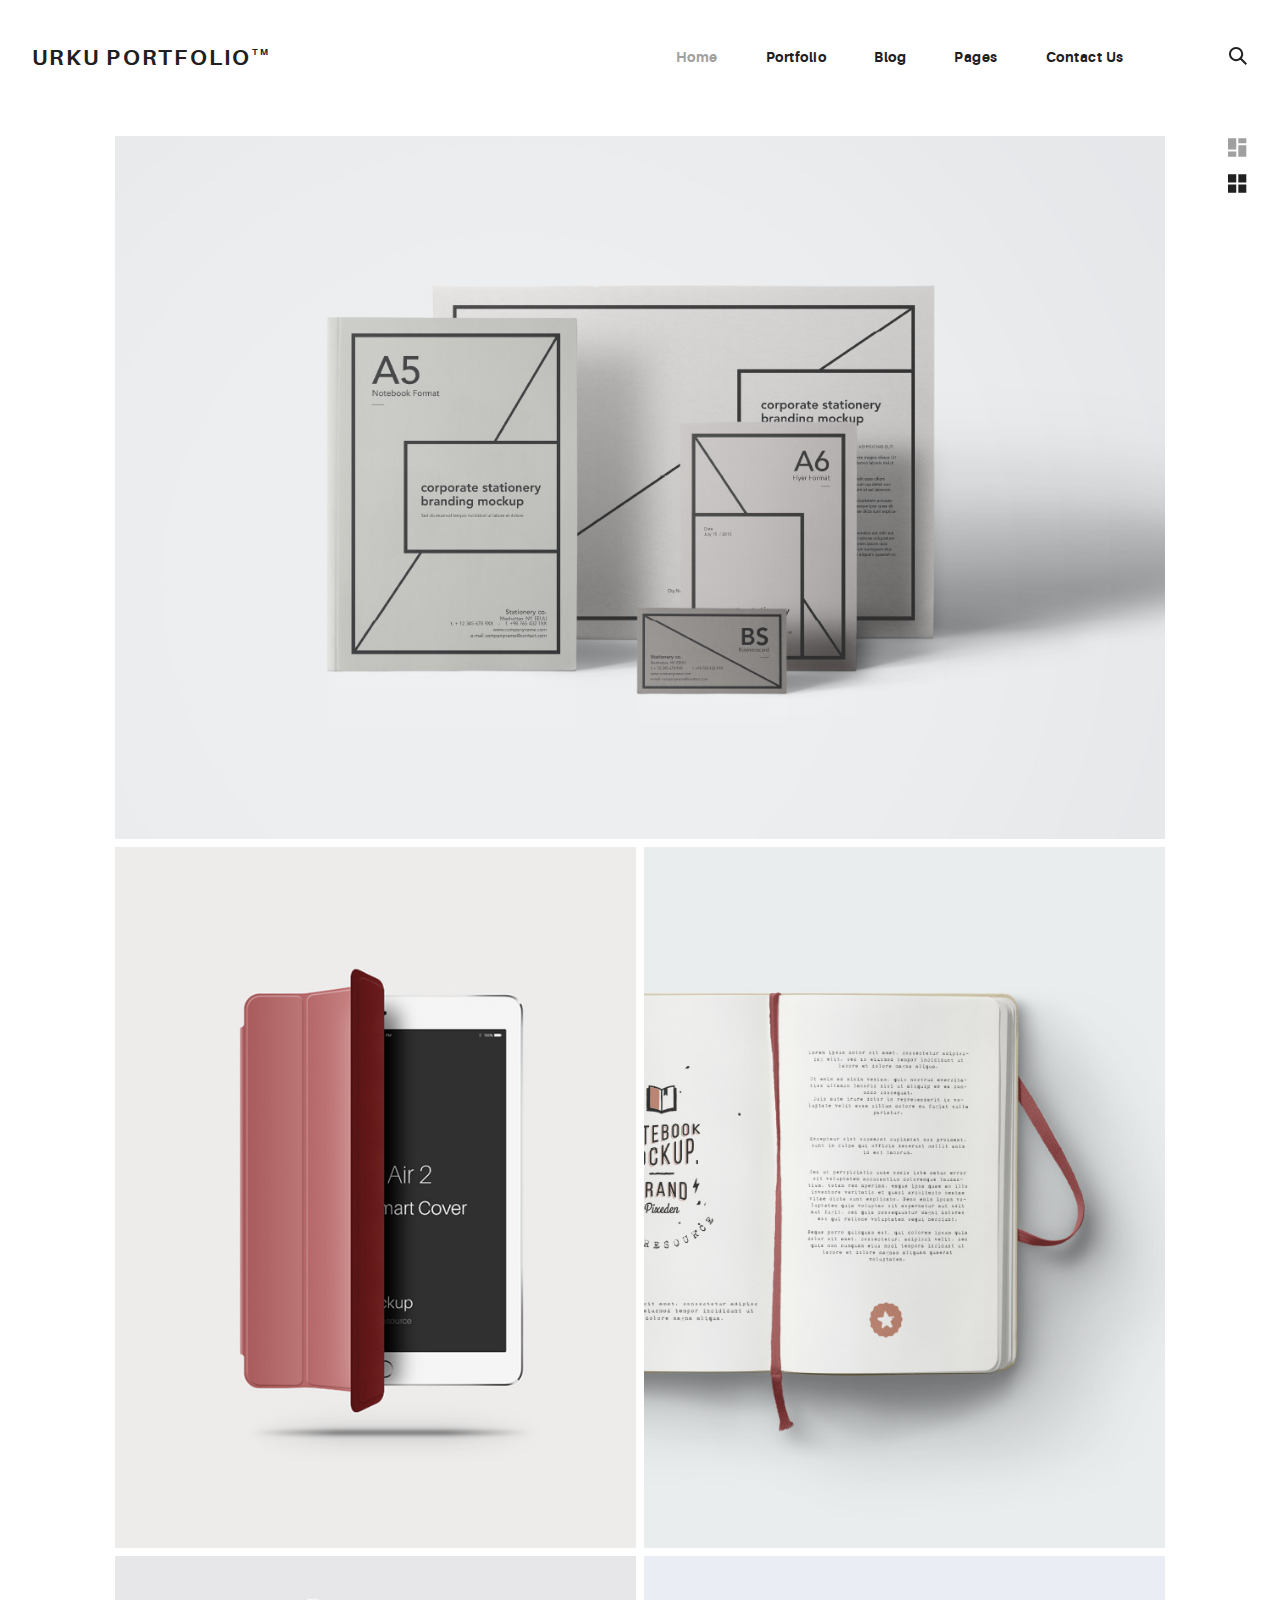
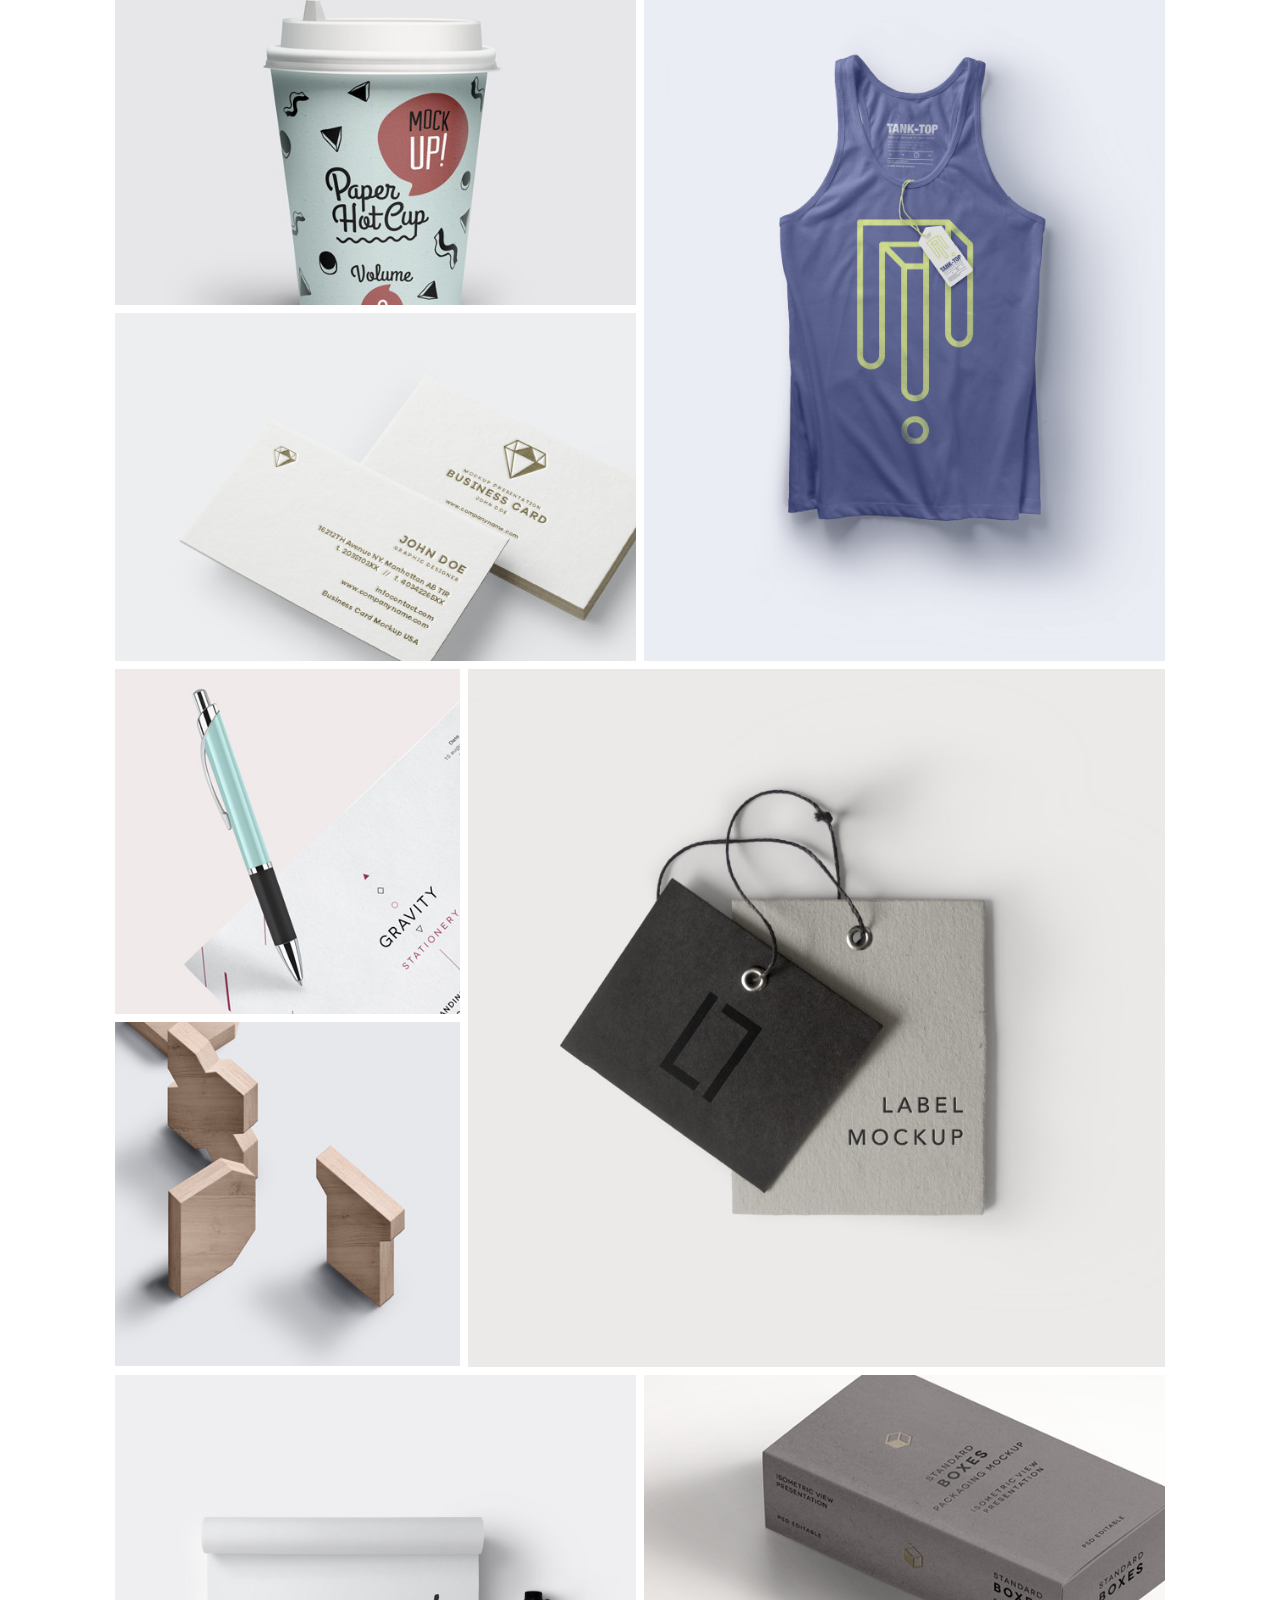
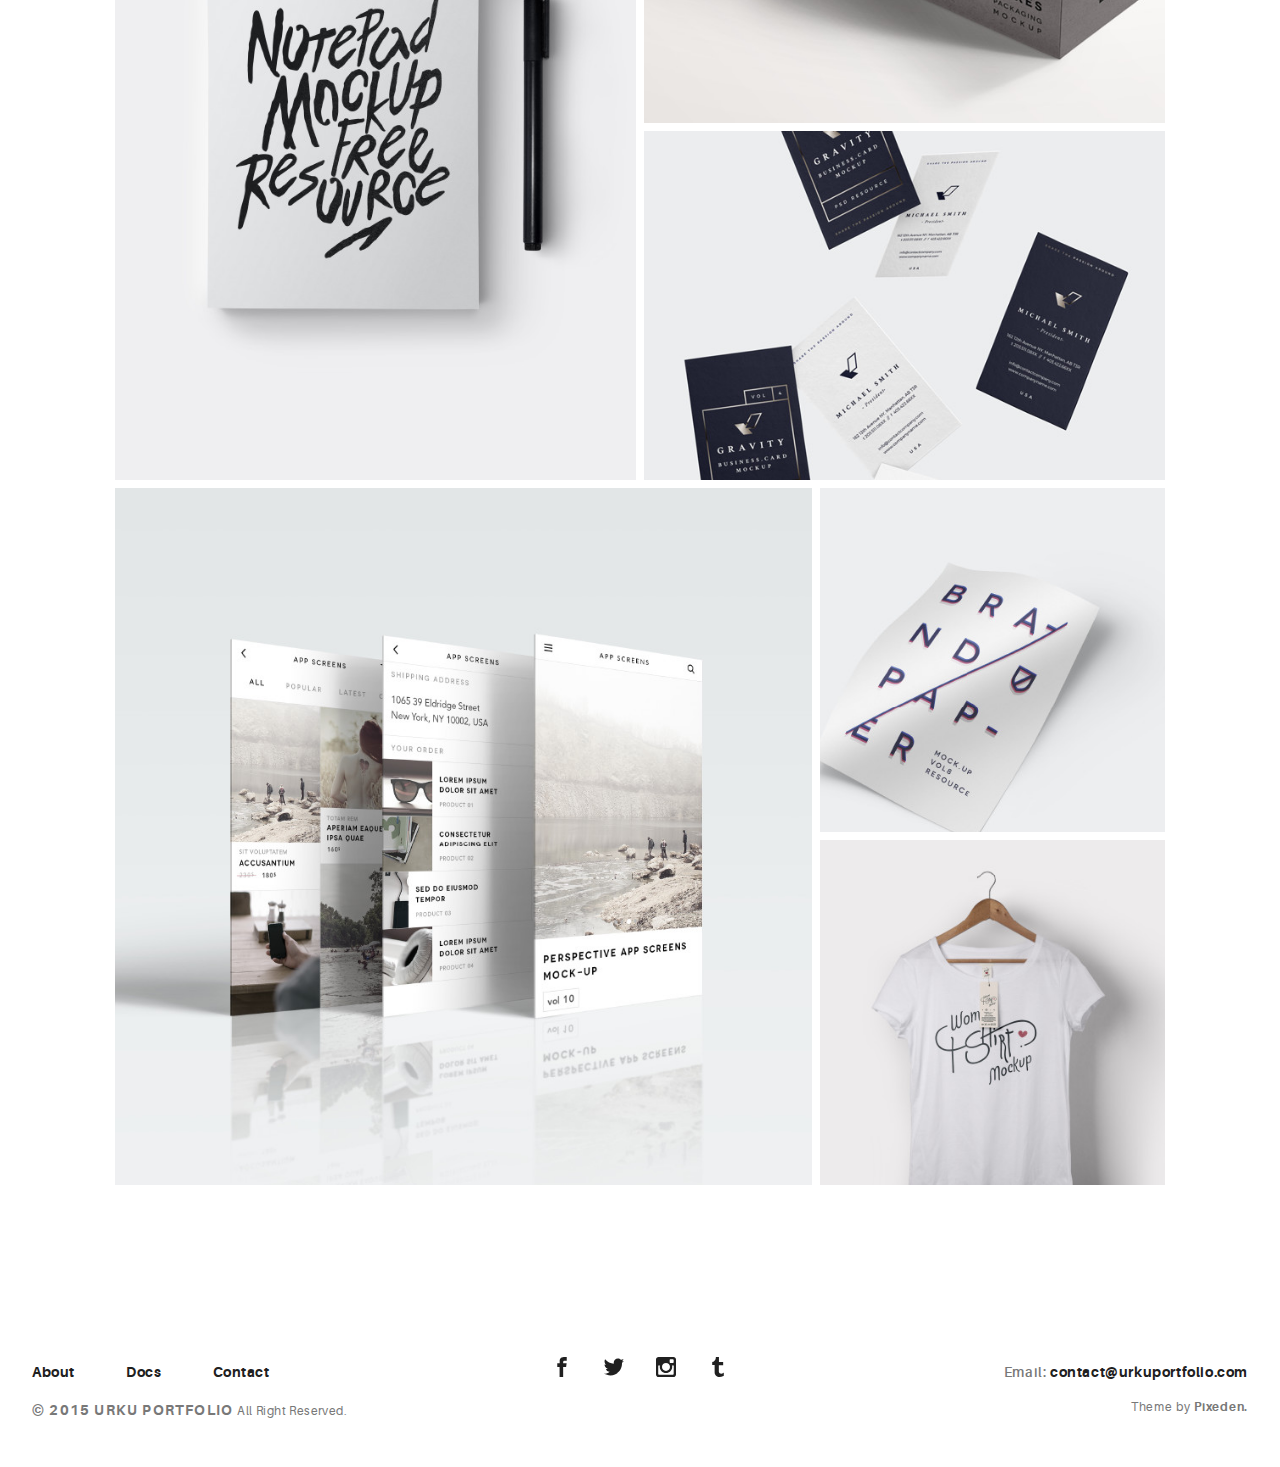
==== index.html @ c0dab232 "launch 1.0" ====
<!DOCTYPE html>
<html>
  <head>
    <meta name="viewport" content="width=device-width, initial-scale=1.0">
    <meta charset="UTF-8">
    <title>Urku Portfolio :: Pixeden</title>
    <link rel="icon" type="image/svg+xml" href="assets/img/urku-ico.svg">
    <link rel="stylesheet" href="assets/css/aurora-pack.min.css">
    <link rel="stylesheet" href="assets/css/aurora-theme-base.min.css">
    <link rel="stylesheet" href="assets/css/urku.css">
  </head>
  <body class="top-fixed">
    <header class="ae-container-fluid ae-container-fluid--full rk-header ">
      <input type="checkbox" id="mobile-menu" class="rk-mobile-menu">
      <label for="mobile-menu">
        <svg>
          <use xlink:href="assets/img/symbols.svg#bar"></use>
        </svg>
        <svg>
          <use xlink:href="assets/img/symbols.svg#bar"></use>
        </svg>
        <svg>
          <use xlink:href="assets/img/symbols.svg#bar"></use>
        </svg>
      </label>
      <div class="ae-container-fluid rk-topbar">
        <h1 class="rk-logo"><a href="index.html">urku portfolio<sup>tm</sup></a></h1>
        <nav class="rk-navigation">
          <ul class="rk-menu">
            <li class="active rk-menu__item"><a href="index.html" class="rk-menu__link">Home</a>
            </li>
            <li class="rk-menu__item"><a href="portfolio.html" class="rk-menu__link">Portfolio</a>
              <nav class="rk-menu__sub">
                <ul class="rk-container">
                  <li class="rk-menu__item"><a href="portfolio.html" class="rk-menu__link">Flex</a></li>
                  <li class="rk-menu__item"><a href="portfolio-alt.html" class="rk-menu__link">Switch</a></li>
                  <li class="rk-menu__item"><a href="portfolio-raw.html" class="rk-menu__link">Static</a></li>
                  <li class="rk-menu__item"><a href="portfolio-masonry.html" class="rk-menu__link">Masonry</a></li>
                </ul>
              </nav>
            </li>
            <li class="rk-menu__item"><a href="blog.html" class="rk-menu__link">Blog</a>
            </li>
            <li class="rk-menu__item"><a href="#0" class="rk-menu__link">Pages</a>
              <nav class="rk-menu__sub">
                <ul class="rk-container">
                  <li class="rk-menu__item"><a href="about.html" class="rk-menu__link">About</a></li>
                  <li class="rk-menu__item"><a href="documentation.html" class="rk-menu__link">Documentation</a></li>
                  <li class="rk-menu__item"><a href="design-styles.html" class="rk-menu__link">Design Styles</a></li>
                </ul>
              </nav>
            </li>
            <li class="rk-menu__item"><a href="contact.html" class="rk-menu__link">Contact Us</a>
            </li>
          </ul>
          <form class="rk-search">
            <input type="text" placeholder="Search" id="urku-search" class="rk-search-field">
            <label for="urku-search">
              <svg>
                <use xlink:href="assets/img/symbols.svg#icon-search"></use>
              </svg>
            </label>
          </form>
        </nav>
      </div>
    </header>
    <section class="ae-container-fluid rk-main">
      <input type="radio" name="layout-ctrl" checked id="layout-base" class="layout-ctrl-input">
      <div class="ae-container-fluid rk-layout-ctrl-cont">
        <label for="layout-base" class="rk-layout-ctrl">
          <svg>
            <use xlink:href="assets/img/symbols.svg#icon-view-default"></use>
          </svg>
        </label>
      </div>
      <input type="radio" name="layout-ctrl" id="layout-grid" class="layout-ctrl-input">
      <div class="ae-container-fluid rk-layout-ctrl-cont">
        <label for="layout-grid" class="rk-layout-ctrl">
          <svg>
            <use xlink:href="assets/img/symbols.svg#icon-view-alt"></use>
          </svg>
        </label>
      </div>
      <div class="rk-layout-ctrl-mobile">
        <svg viewBox="0 0 9 9" class="layout-mob-1">
          <rect width="100%" height="100%" fill="currentColor"></rect>
        </svg>
        <svg viewBox="0 0 9 9" class="layout-mob-2">
          <rect width="100%" height="100%" fill="currentColor"></rect>
        </svg>
        <svg viewBox="0 0 9 9" class="layout-mob-3">
          <rect width="100%" height="100%" fill="currentColor"></rect>
        </svg>
        <svg viewBox="0 0 9 9" class="layout-mob-4">
          <rect width="100%" height="100%" fill="currentColor"></rect>
        </svg>
      </div>
      <section class="ae-container-fluid ae-container-fluid--inner loading rk-portfolio ">
        <div class="rk-portfolio__items"><a href="portfolio-item.html" class="rk-item rk-item--flex item-1 rk-size-12 rk-tosize-6 rk-landscape ">
            <div class="item-meta">
              <h2>Essential Stationery</h2>
              <p>Branding</p>
            </div></a><a href="portfolio-item.html" class="rk-item rk-item--flex item-2 rk-size-6  rk-portrait ">
            <div class="item-meta">
              <h2>Pickled Tousled</h2>
              <p>Art Direction</p>
            </div></a><a href="portfolio-item.html" class="rk-item rk-item--flex item-3 rk-size-6 rk-tosize-4 rk-portrait rk-tosquare">
            <div class="item-meta">
              <h2>Waistcoat vegan</h2>
              <p>Graphic Design</p>
            </div></a>
          <div class="rk-items-cont rk-size-6 rk-tosize-8"><a href="portfolio-item.html" class="rk-item rk-item--flex item-4 rk-size-12 rk-tosize-6 rk-landscape ">
              <div class="item-meta">
                <h2>Tumblr hammock</h2>
                <p>Packaging</p>
              </div></a><a href="portfolio-item.html" class="rk-item rk-item--flex item-5 rk-size-12 rk-tosize-6 rk-landscape ">
              <div class="item-meta">
                <h2>Biodiesel etsy</h2>
                <p>Branding</p>
              </div></a>
          </div><a href="portfolio-item.html" class="rk-item rk-item--flex item-6 rk-size-6 rk-tosize-4 rk-portrait rk-tosquare">
            <div class="item-meta">
              <h2>Gentrify artisan</h2>
              <p>Graphic Design</p>
            </div></a>
          <div class="rk-items-cont rk-size-4 rk-tosize-8"><a href="portfolio-item.html" class="rk-item rk-item--flex item-7 rk-size-12 rk-tosize-6 rk-square ">
              <div class="item-meta">
                <h2>Plaid austin</h2>
                <p>Graphic Design</p>
              </div></a><a href="portfolio-item.html" class="rk-item rk-item--flex item-8 rk-size-12 rk-tosize-6 rk-square ">
              <div class="item-meta">
                <h2>Trust fund</h2>
                <p>Packaging</p>
              </div></a>
          </div><a href="portfolio-item.html" class="rk-item rk-item--flex item-9 rk-size-8 rk-tosize-3 rk-square ">
            <div class="item-meta">
              <h2>Gentrify pork</h2>
              <p>Branding</p>
            </div></a><a href="portfolio-item.html" class="rk-item rk-item--flex item-10 rk-size-6 rk-tosize-3 rk-portrait rk-tosquare">
            <div class="item-meta  rk-tosmallfont">
              <h2>Waistcoat ugh</h2>
              <p>UI/UX</p>
            </div></a>
          <div class="rk-items-cont rk-size-6 rk-tosize-6"><a href="portfolio-item.html" class="rk-item rk-item--flex item-11 rk-size-12 rk-tosize-6 rk-landscape rk-tosquare">
              <div class="item-meta">
                <h2>Deep v kogi</h2>
                <p>Graphic Design</p>
              </div></a><a href="portfolio-item.html" class="rk-item rk-item--flex item-12 rk-size-12 rk-tosize-6 rk-landscape rk-tosquare">
              <div class="item-meta">
                <h2>Venmo trust</h2>
                <p>Packaging</p>
              </div></a>
          </div><a href="portfolio-item.html" class="rk-item rk-item--flex item-13 rk-size-8 rk-tosize-3 rk-square ">
            <div class="item-meta">
              <h2>Venmo trust</h2>
              <p>Ui/UX</p>
            </div></a>
          <div class="rk-items-cont rk-size-4 rk-tosize-6"><a href="portfolio-item.html" class="rk-item rk-item--flex item-14 rk-size-12 rk-tosize-6 rk-square ">
              <div class="item-meta">
                <h2>Gentrify semiotic</h2>
                <p>Art Direction</p>
              </div></a><a href="portfolio-item.html" class="rk-item rk-item--flex item-15 rk-size-12 rk-tosize-6 rk-square ">
              <div class="item-meta">
                <h2>Migas artisan</h2>
                <p>Photography</p>
              </div></a>
          </div>
        </div>
      </section>
    </section>
    <footer class="ae-container-fluid rk-footer ">
      <div class="ae-grid ae-grid--collapse">
        <div class="ae-grid__item item-lg-4 au-xs-ta-center au-lg-ta-left">
          <ul class="rk-menu rk-footer-menu">
            <li class="rk-menu__item"><a href="about.html" class="rk-menu__link">About</a>
            </li>
            <li class="rk-menu__item"><a href="documentation.html" class="rk-menu__link">Docs</a>
            </li>
            <li class="rk-menu__item"><a href="contact.html" class="rk-menu__link">Contact</a>
            </li>
          </ul>
          <p class="rk-footer__text rk-footer__copy "> <span class="ae-u-bold">© </span><span class="ae-u-bolder">2015 URKU PORTFOLIO </span>All Right Reserved.</p>
        </div>
        <div class="ae-grid__item item-lg-4 au-xs-ta-center"><a href="#0" class="rk-social-btn ">
            <svg>
              <use xlink:href="assets/img/symbols.svg#icon-facebook"></use>
            </svg></a><a href="#0" class="rk-social-btn ">
            <svg>
              <use xlink:href="assets/img/symbols.svg#icon-twitter"></use>
            </svg></a><a href="#0" class="rk-social-btn ">
            <svg>
              <use xlink:href="assets/img/symbols.svg#icon-pinterest"></use>
            </svg></a><a href="#0" class="rk-social-btn ">
            <svg>
              <use xlink:href="assets/img/symbols.svg#icon-tumblr"></use>
            </svg></a></div>
        <div class="ae-grid__item item-lg-4 au-xs-ta-center au-lg-ta-right">
          <p class="rk-footer__text rk-footer__contact "> <span class="ae-u-bold">Email: </span><span class="ae-u-bolder"> <a href="#0" class="rk-dark-color ">contact@urkuportfolio.com </a></span></p>
          <p class="rk-footer__text rk-footer__by">Theme by <a href="http://pixeden.com" class="ae-u-bolder">Pixeden.</a></p>
        </div>
      </div>
    </footer>
    <script src="assets/js/svg4everybody.min.js"></script>
    <script>svg4everybody();</script>
  </body>
</html>
---- assets/css/aurora-pack.min.css ----
.ae-container,.ae-container-fluid{margin-right:auto;margin-left:auto}hr,img{border:0}dfn,q,tfoot td{font-style:italic}pre,textarea{overflow:auto}td,textarea{vertical-align:top}.ae-container-fluid:after,.ae-container:after,.au-clearfix:after{clear:both}.au-xs-ta-left,caption,th{text-align:left}.ae-container-fluid:after,.ae-container-fluid:before,.ae-container:after,.ae-container:before{content:" ";display:table}html{box-sizing:border-box}*,:after,:before{box-sizing:inherit}.ae-container{padding-left:.25rem;padding-right:.25rem}@media (min-width:40em){.ae-container{max-width:40rem}}@media (min-width:52em){.ae-container{max-width:48.75rem}}@media (min-width:64em){.ae-container{max-width:62rem}}@media (min-width:75em){.ae-container{max-width:72.25rem}}@media (min-width:40em){.ae-container-fluid{max-width:88.88889em;width:95vw}.ae-container-fluid--inner{max-width:68.88889em;width:82vw}}.ae-container-fluid--full{max-width:100%;padding-left:0;padding-right:0;width:100%}@media (max-width:63.99em){.ae-container-fluid{padding-left:.25rem;padding-right:.25rem}}.ae-grid{display:-webkit-box;display:-webkit-flex;display:-ms-flexbox;display:flex;-webkit-flex-wrap:wrap;-ms-flex-wrap:wrap;flex-wrap:wrap;margin-left:-.25rem;margin-right:-.25rem}.ae-grid--alt{display:-webkit-box;display:-webkit-flex;display:-ms-flexbox;display:flex;-webkit-flex-wrap:wrap;-ms-flex-wrap:wrap;flex-wrap:wrap;margin-left:-.63832%;margin-right:-.63832%}@media (min-width:40em){.ae-grid--alt1{display:-webkit-box;display:-webkit-flex;display:-ms-flexbox;display:flex;-webkit-flex-wrap:wrap;-ms-flex-wrap:wrap;flex-wrap:wrap;margin-left:-7.65989%;margin-right:-7.65989%}.ae-grid--alt2,.ae-grid--alt3{display:-webkit-box;display:-webkit-flex;display:-ms-flexbox;-webkit-flex-wrap:wrap}.ae-grid--alt2{display:flex;-ms-flex-wrap:wrap;flex-wrap:wrap;margin-left:-3.82995%;margin-right:-3.82995%}.ae-grid--alt3{display:flex;-ms-flex-wrap:wrap;flex-wrap:wrap;margin-left:-2.5533%;margin-right:-2.5533%}.ae-grid--alt4,.ae-grid--alt5{display:-webkit-box;display:-webkit-flex;display:-ms-flexbox;-webkit-flex-wrap:wrap}.ae-grid--alt4{display:flex;-ms-flex-wrap:wrap;flex-wrap:wrap;margin-left:-1.91497%;margin-right:-1.91497%}.ae-grid--alt5{display:flex;-ms-flex-wrap:wrap;flex-wrap:wrap;margin-left:-1.53198%;margin-right:-1.53198%}.ae-grid--alt6,.ae-grid--alt7{display:-webkit-box;display:-webkit-flex;display:-ms-flexbox;-webkit-flex-wrap:wrap}.ae-grid--alt6{display:flex;-ms-flex-wrap:wrap;flex-wrap:wrap;margin-left:-1.27665%;margin-right:-1.27665%}.ae-grid--alt7{display:flex;-ms-flex-wrap:wrap;flex-wrap:wrap;margin-left:-1.09427%;margin-right:-1.09427%}.ae-grid--alt8,.ae-grid--alt9{display:-webkit-box;display:-webkit-flex;display:-ms-flexbox;-webkit-flex-wrap:wrap}.ae-grid--alt8{display:flex;-ms-flex-wrap:wrap;flex-wrap:wrap;margin-left:-.95749%;margin-right:-.95749%}.ae-grid--alt9{display:flex;-ms-flex-wrap:wrap;flex-wrap:wrap;margin-left:-.8511%;margin-right:-.8511%}.ae-grid--alt10{display:-webkit-box;display:-webkit-flex;display:-ms-flexbox;display:flex;-webkit-flex-wrap:wrap;-ms-flex-wrap:wrap;flex-wrap:wrap;margin-left:-.76599%;margin-right:-.76599%}}.ae-grid__item--alt{-webkit-box-flex:0;-webkit-flex:0 0 100%;-ms-flex:0 0 100%;flex:0 0 100%;min-height:1px;padding-left:.63832%;padding-right:.63832%;position:relative}@media (min-width:40em){.ae-grid__item--alt1{-webkit-box-flex:0;-webkit-flex:0 0 100%;-ms-flex:0 0 100%;flex:0 0 100%;min-height:1px;padding-left:7.65989%;padding-right:7.65989%;position:relative}.ae-grid__item--alt2{-webkit-box-flex:0;-webkit-flex:0 0 100%;-ms-flex:0 0 100%;flex:0 0 100%;min-height:1px;padding-left:3.82995%;padding-right:3.82995%;position:relative}.ae-grid__item--alt3{-webkit-box-flex:0;-webkit-flex:0 0 100%;-ms-flex:0 0 100%;flex:0 0 100%;min-height:1px;padding-left:2.5533%;padding-right:2.5533%;position:relative}.ae-grid__item--alt4,.ae-grid__item--alt5{-webkit-box-flex:0;min-height:1px;position:relative}.ae-grid__item--alt4{-webkit-flex:0 0 100%;-ms-flex:0 0 100%;flex:0 0 100%;padding-left:1.91497%;padding-right:1.91497%}.ae-grid__item--alt5{-webkit-flex:0 0 100%;-ms-flex:0 0 100%;flex:0 0 100%;padding-left:1.53198%;padding-right:1.53198%}.ae-grid__item--alt6{-webkit-box-flex:0;-webkit-flex:0 0 100%;-ms-flex:0 0 100%;flex:0 0 100%;min-height:1px;padding-left:1.27665%;padding-right:1.27665%;position:relative}.ae-grid__item--alt7{-webkit-box-flex:0;-webkit-flex:0 0 100%;-ms-flex:0 0 100%;flex:0 0 100%;min-height:1px;padding-left:1.09427%;padding-right:1.09427%;position:relative}.ae-grid__item--alt8,.ae-grid__item--alt9{-webkit-box-flex:0;min-height:1px;position:relative}.ae-grid__item--alt8{-webkit-flex:0 0 100%;-ms-flex:0 0 100%;flex:0 0 100%;padding-left:.95749%;padding-right:.95749%}.ae-grid__item--alt9{-webkit-flex:0 0 100%;-ms-flex:0 0 100%;flex:0 0 100%;padding-left:.8511%;padding-right:.8511%}.ae-grid__item--alt10{-webkit-box-flex:0;-webkit-flex:0 0 100%;-ms-flex:0 0 100%;flex:0 0 100%;min-height:1px;padding-left:.76599%;padding-right:.76599%;position:relative}}.ae-grid__item{-webkit-box-flex:0;-webkit-flex:0 0 100%;-ms-flex:0 0 100%;flex:0 0 100%;min-height:1px;padding-left:.25rem;padding-right:.25rem;position:relative;max-width:100%}.ae-grid--collapse>.ae-grid__item,.ae-grid--deepcollapse .ae-grid__item,.ae-grid__item--collapse{padding-left:0;padding-right:0}.item-xs--auto{-webkit-box-flex:1;-webkit-flex:1;-ms-flex:1;flex:1}.item-xs-1{-webkit-box-flex:0;-webkit-flex:0 0 8.33333%;-ms-flex:0 0 8.33333%;flex:0 0 8.33333%;max-width:8.33333%}.item-xs-2{-webkit-box-flex:0;-webkit-flex:0 0 16.66667%;-ms-flex:0 0 16.66667%;flex:0 0 16.66667%;max-width:16.66667%}.item-xs-3{-webkit-box-flex:0;-webkit-flex:0 0 25%;-ms-flex:0 0 25%;flex:0 0 25%;max-width:25%}.item-xs-4{-webkit-box-flex:0;-webkit-flex:0 0 33.33333%;-ms-flex:0 0 33.33333%;flex:0 0 33.33333%;max-width:33.33333%}.item-xs-5{-webkit-box-flex:0;-webkit-flex:0 0 41.66667%;-ms-flex:0 0 41.66667%;flex:0 0 41.66667%;max-width:41.66667%}.item-xs-6{-webkit-box-flex:0;-webkit-flex:0 0 50%;-ms-flex:0 0 50%;flex:0 0 50%;max-width:50%}.item-xs-7{-webkit-box-flex:0;-webkit-flex:0 0 58.33333%;-ms-flex:0 0 58.33333%;flex:0 0 58.33333%;max-width:58.33333%}.item-xs-8{-webkit-box-flex:0;-webkit-flex:0 0 66.66667%;-ms-flex:0 0 66.66667%;flex:0 0 66.66667%;max-width:66.66667%}.item-xs-9{-webkit-box-flex:0;-webkit-flex:0 0 75%;-ms-flex:0 0 75%;flex:0 0 75%;max-width:75%}.item-xs-10{-webkit-box-flex:0;-webkit-flex:0 0 83.33333%;-ms-flex:0 0 83.33333%;flex:0 0 83.33333%;max-width:83.33333%}.item-xs-11{-webkit-box-flex:0;-webkit-flex:0 0 91.66667%;-ms-flex:0 0 91.66667%;flex:0 0 91.66667%;max-width:91.66667%}.item-xs-12{-webkit-box-flex:0;-webkit-flex:0 0 100%;-ms-flex:0 0 100%;flex:0 0 100%;max-width:100%}.item-xs--pull-0{left:auto;right:auto}.item-xs--pull-1{left:auto;right:8.33333%}.item-xs--pull-2{left:auto;right:16.66667%}.item-xs--pull-3{left:auto;right:25%}.item-xs--pull-4{left:auto;right:33.33333%}.item-xs--pull-5{left:auto;right:41.66667%}.item-xs--pull-6{left:auto;right:50%}.item-xs--pull-7{left:auto;right:58.33333%}.item-xs--pull-8{left:auto;right:66.66667%}.item-xs--pull-9{left:auto;right:75%}.item-xs--pull-10{left:auto;right:83.33333%}.item-xs--pull-11{left:auto;right:91.66667%}.item-xs--pull-12{left:auto;right:100%}.item-xs--push-0{left:auto;right:auto}.item-xs--push-1{left:8.33333%;right:auto}.item-xs--push-2{left:16.66667%;right:auto}.item-xs--push-3{left:25%;right:auto}.item-xs--push-4{left:33.33333%;right:auto}.item-xs--push-5{left:41.66667%;right:auto}.item-xs--push-6{left:50%;right:auto}.item-xs--push-7{left:58.33333%;right:auto}.item-xs--push-8{left:66.66667%;right:auto}.item-xs--push-9{left:75%;right:auto}.item-xs--push-10{left:83.33333%;right:auto}.item-xs--push-11{left:91.66667%;right:auto}.item-xs--push-12{left:100%;right:auto}.item-xs--offset-0{margin-left:0}.item-xs--offset-1{margin-left:8.33333%}.item-xs--offset-2{margin-left:16.66667%}.item-xs--offset-3{margin-left:25%}.item-xs--offset-4{margin-left:33.33333%}.item-xs--offset-5{margin-left:41.66667%}.item-xs--offset-6{margin-left:50%}.item-xs--offset-7{margin-left:58.33333%}.item-xs--offset-8{margin-left:66.66667%}.item-xs--offset-9{margin-left:75%}.item-xs--offset-10{margin-left:83.33333%}.item-xs--offset-11{margin-left:91.66667%}.item-xs--offset-12{margin-left:100%}.item-xs--top{-webkit-align-self:flex-start;-ms-flex-item-align:start;align-self:flex-start}.item-xs--center{-webkit-align-self:center;-ms-flex-item-align:center;align-self:center}.item-xs--bottom{-webkit-align-self:flex-end;-ms-flex-item-align:end;align-self:flex-end}.items-xs--top{-webkit-box-align:start;-webkit-align-items:flex-start;-ms-flex-align:start;align-items:flex-start}.items-xs--center{-webkit-box-align:center;-webkit-align-items:center;-ms-flex-align:center;align-items:center}.items-xs--bottom{-webkit-box-align:end;-webkit-align-items:flex-end;-ms-flex-align:end;align-items:flex-end}.item-xs--start{-webkit-box-ordinal-group:0;-webkit-order:-1;-ms-flex-order:-1;order:-1}.item-xs--end{-webkit-box-ordinal-group:14;-webkit-order:13;-ms-flex-order:13;order:13}.item-xs--order-1{-webkit-box-ordinal-group:2;-webkit-order:1;-ms-flex-order:1;order:1}.item-xs--order-2{-webkit-box-ordinal-group:3;-webkit-order:2;-ms-flex-order:2;order:2}.item-xs--order-3{-webkit-box-ordinal-group:4;-webkit-order:3;-ms-flex-order:3;order:3}.item-xs--order-4{-webkit-box-ordinal-group:5;-webkit-order:4;-ms-flex-order:4;order:4}.item-xs--order-5{-webkit-box-ordinal-group:6;-webkit-order:5;-ms-flex-order:5;order:5}.item-xs--order-6{-webkit-box-ordinal-group:7;-webkit-order:6;-ms-flex-order:6;order:6}.item-xs--order-7{-webkit-box-ordinal-group:8;-webkit-order:7;-ms-flex-order:7;order:7}.item-xs--order-8{-webkit-box-ordinal-group:9;-webkit-order:8;-ms-flex-order:8;order:8}.item-xs--order-9{-webkit-box-ordinal-group:10;-webkit-order:9;-ms-flex-order:9;order:9}.item-xs--order-10{-webkit-box-ordinal-group:11;-webkit-order:10;-ms-flex-order:10;order:10}.item-xs--order-11{-webkit-box-ordinal-group:12;-webkit-order:11;-ms-flex-order:11;order:11}.item-xs--order-12{-webkit-box-ordinal-group:13;-webkit-order:12;-ms-flex-order:12;order:12}@media (min-width:40em){.item-sm--auto{-webkit-box-flex:1;-webkit-flex:1;-ms-flex:1;flex:1}.item-sm-1{-webkit-box-flex:0;-webkit-flex:0 0 8.33333%;-ms-flex:0 0 8.33333%;flex:0 0 8.33333%;max-width:8.33333%}.item-sm-2{-webkit-box-flex:0;-webkit-flex:0 0 16.66667%;-ms-flex:0 0 16.66667%;flex:0 0 16.66667%;max-width:16.66667%}.item-sm-3{-webkit-box-flex:0;-webkit-flex:0 0 25%;-ms-flex:0 0 25%;flex:0 0 25%;max-width:25%}.item-sm-4{-webkit-box-flex:0;-webkit-flex:0 0 33.33333%;-ms-flex:0 0 33.33333%;flex:0 0 33.33333%;max-width:33.33333%}.item-sm-5{-webkit-box-flex:0;-webkit-flex:0 0 41.66667%;-ms-flex:0 0 41.66667%;flex:0 0 41.66667%;max-width:41.66667%}.item-sm-6{-webkit-box-flex:0;-webkit-flex:0 0 50%;-ms-flex:0 0 50%;flex:0 0 50%;max-width:50%}.item-sm-7{-webkit-box-flex:0;-webkit-flex:0 0 58.33333%;-ms-flex:0 0 58.33333%;flex:0 0 58.33333%;max-width:58.33333%}.item-sm-8{-webkit-box-flex:0;-webkit-flex:0 0 66.66667%;-ms-flex:0 0 66.66667%;flex:0 0 66.66667%;max-width:66.66667%}.item-sm-9{-webkit-box-flex:0;-webkit-flex:0 0 75%;-ms-flex:0 0 75%;flex:0 0 75%;max-width:75%}.item-sm-10{-webkit-box-flex:0;-webkit-flex:0 0 83.33333%;-ms-flex:0 0 83.33333%;flex:0 0 83.33333%;max-width:83.33333%}.item-sm-11{-webkit-box-flex:0;-webkit-flex:0 0 91.66667%;-ms-flex:0 0 91.66667%;flex:0 0 91.66667%;max-width:91.66667%}.item-sm-12{-webkit-box-flex:0;-webkit-flex:0 0 100%;-ms-flex:0 0 100%;flex:0 0 100%;max-width:100%}.item-sm--pull-0{left:auto;right:auto}.item-sm--pull-1{left:auto;right:8.33333%}.item-sm--pull-2{left:auto;right:16.66667%}.item-sm--pull-3{left:auto;right:25%}.item-sm--pull-4{left:auto;right:33.33333%}.item-sm--pull-5{left:auto;right:41.66667%}.item-sm--pull-6{left:auto;right:50%}.item-sm--pull-7{left:auto;right:58.33333%}.item-sm--pull-8{left:auto;right:66.66667%}.item-sm--pull-9{left:auto;right:75%}.item-sm--pull-10{left:auto;right:83.33333%}.item-sm--pull-11{left:auto;right:91.66667%}.item-sm--pull-12{left:auto;right:100%}.item-sm--push-0{left:auto;right:auto}.item-sm--push-1{left:8.33333%;right:auto}.item-sm--push-2{left:16.66667%;right:auto}.item-sm--push-3{left:25%;right:auto}.item-sm--push-4{left:33.33333%;right:auto}.item-sm--push-5{left:41.66667%;right:auto}.item-sm--push-6{left:50%;right:auto}.item-sm--push-7{left:58.33333%;right:auto}.item-sm--push-8{left:66.66667%;right:auto}.item-sm--push-9{left:75%;right:auto}.item-sm--push-10{left:83.33333%;right:auto}.item-sm--push-11{left:91.66667%;right:auto}.item-sm--push-12{left:100%;right:auto}.item-sm--offset-0{margin-left:0}.item-sm--offset-1{margin-left:8.33333%}.item-sm--offset-2{margin-left:16.66667%}.item-sm--offset-3{margin-left:25%}.item-sm--offset-4{margin-left:33.33333%}.item-sm--offset-5{margin-left:41.66667%}.item-sm--offset-6{margin-left:50%}.item-sm--offset-7{margin-left:58.33333%}.item-sm--offset-8{margin-left:66.66667%}.item-sm--offset-9{margin-left:75%}.item-sm--offset-10{margin-left:83.33333%}.item-sm--offset-11{margin-left:91.66667%}.item-sm--offset-12{margin-left:100%}.item-sm--top{-webkit-align-self:flex-start;-ms-flex-item-align:start;align-self:flex-start}.item-sm--center{-webkit-align-self:center;-ms-flex-item-align:center;align-self:center}.item-sm--bottom{-webkit-align-self:flex-end;-ms-flex-item-align:end;align-self:flex-end}.items-sm--top{-webkit-box-align:start;-webkit-align-items:flex-start;-ms-flex-align:start;align-items:flex-start}.items-sm--center{-webkit-box-align:center;-webkit-align-items:center;-ms-flex-align:center;align-items:center}.items-sm--bottom{-webkit-box-align:end;-webkit-align-items:flex-end;-ms-flex-align:end;align-items:flex-end}.item-sm--start{-webkit-box-ordinal-group:0;-webkit-order:-1;-ms-flex-order:-1;order:-1}.item-sm--end{-webkit-box-ordinal-group:14;-webkit-order:13;-ms-flex-order:13;order:13}.item-sm--order-1{-webkit-box-ordinal-group:2;-webkit-order:1;-ms-flex-order:1;order:1}.item-sm--order-2{-webkit-box-ordinal-group:3;-webkit-order:2;-ms-flex-order:2;order:2}.item-sm--order-3{-webkit-box-ordinal-group:4;-webkit-order:3;-ms-flex-order:3;order:3}.item-sm--order-4{-webkit-box-ordinal-group:5;-webkit-order:4;-ms-flex-order:4;order:4}.item-sm--order-5{-webkit-box-ordinal-group:6;-webkit-order:5;-ms-flex-order:5;order:5}.item-sm--order-6{-webkit-box-ordinal-group:7;-webkit-order:6;-ms-flex-order:6;order:6}.item-sm--order-7{-webkit-box-ordinal-group:8;-webkit-order:7;-ms-flex-order:7;order:7}.item-sm--order-8{-webkit-box-ordinal-group:9;-webkit-order:8;-ms-flex-order:8;order:8}.item-sm--order-9{-webkit-box-ordinal-group:10;-webkit-order:9;-ms-flex-order:9;order:9}.item-sm--order-10{-webkit-box-ordinal-group:11;-webkit-order:10;-ms-flex-order:10;order:10}.item-sm--order-11{-webkit-box-ordinal-group:12;-webkit-order:11;-ms-flex-order:11;order:11}.item-sm--order-12{-webkit-box-ordinal-group:13;-webkit-order:12;-ms-flex-order:12;order:12}}@media (min-width:52em){.item-md--auto{-webkit-box-flex:1;-webkit-flex:1;-ms-flex:1;flex:1}.item-md-1{-webkit-box-flex:0;-webkit-flex:0 0 8.33333%;-ms-flex:0 0 8.33333%;flex:0 0 8.33333%;max-width:8.33333%}.item-md-2{-webkit-box-flex:0;-webkit-flex:0 0 16.66667%;-ms-flex:0 0 16.66667%;flex:0 0 16.66667%;max-width:16.66667%}.item-md-3{-webkit-box-flex:0;-webkit-flex:0 0 25%;-ms-flex:0 0 25%;flex:0 0 25%;max-width:25%}.item-md-4{-webkit-box-flex:0;-webkit-flex:0 0 33.33333%;-ms-flex:0 0 33.33333%;flex:0 0 33.33333%;max-width:33.33333%}.item-md-5{-webkit-box-flex:0;-webkit-flex:0 0 41.66667%;-ms-flex:0 0 41.66667%;flex:0 0 41.66667%;max-width:41.66667%}.item-md-6{-webkit-box-flex:0;-webkit-flex:0 0 50%;-ms-flex:0 0 50%;flex:0 0 50%;max-width:50%}.item-md-7{-webkit-box-flex:0;-webkit-flex:0 0 58.33333%;-ms-flex:0 0 58.33333%;flex:0 0 58.33333%;max-width:58.33333%}.item-md-8{-webkit-box-flex:0;-webkit-flex:0 0 66.66667%;-ms-flex:0 0 66.66667%;flex:0 0 66.66667%;max-width:66.66667%}.item-md-9{-webkit-box-flex:0;-webkit-flex:0 0 75%;-ms-flex:0 0 75%;flex:0 0 75%;max-width:75%}.item-md-10{-webkit-box-flex:0;-webkit-flex:0 0 83.33333%;-ms-flex:0 0 83.33333%;flex:0 0 83.33333%;max-width:83.33333%}.item-md-11{-webkit-box-flex:0;-webkit-flex:0 0 91.66667%;-ms-flex:0 0 91.66667%;flex:0 0 91.66667%;max-width:91.66667%}.item-md-12{-webkit-box-flex:0;-webkit-flex:0 0 100%;-ms-flex:0 0 100%;flex:0 0 100%;max-width:100%}.item-md--pull-0{left:auto;right:auto}.item-md--pull-1{left:auto;right:8.33333%}.item-md--pull-2{left:auto;right:16.66667%}.item-md--pull-3{left:auto;right:25%}.item-md--pull-4{left:auto;right:33.33333%}.item-md--pull-5{left:auto;right:41.66667%}.item-md--pull-6{left:auto;right:50%}.item-md--pull-7{left:auto;right:58.33333%}.item-md--pull-8{left:auto;right:66.66667%}.item-md--pull-9{left:auto;right:75%}.item-md--pull-10{left:auto;right:83.33333%}.item-md--pull-11{left:auto;right:91.66667%}.item-md--pull-12{left:auto;right:100%}.item-md--push-0{left:auto;right:auto}.item-md--push-1{left:8.33333%;right:auto}.item-md--push-2{left:16.66667%;right:auto}.item-md--push-3{left:25%;right:auto}.item-md--push-4{left:33.33333%;right:auto}.item-md--push-5{left:41.66667%;right:auto}.item-md--push-6{left:50%;right:auto}.item-md--push-7{left:58.33333%;right:auto}.item-md--push-8{left:66.66667%;right:auto}.item-md--push-9{left:75%;right:auto}.item-md--push-10{left:83.33333%;right:auto}.item-md--push-11{left:91.66667%;right:auto}.item-md--push-12{left:100%;right:auto}.item-md--offset-0{margin-left:0}.item-md--offset-1{margin-left:8.33333%}.item-md--offset-2{margin-left:16.66667%}.item-md--offset-3{margin-left:25%}.item-md--offset-4{margin-left:33.33333%}.item-md--offset-5{margin-left:41.66667%}.item-md--offset-6{margin-left:50%}.item-md--offset-7{margin-left:58.33333%}.item-md--offset-8{margin-left:66.66667%}.item-md--offset-9{margin-left:75%}.item-md--offset-10{margin-left:83.33333%}.item-md--offset-11{margin-left:91.66667%}.item-md--offset-12{margin-left:100%}.item-md--top{-webkit-align-self:flex-start;-ms-flex-item-align:start;align-self:flex-start}.item-md--center{-webkit-align-self:center;-ms-flex-item-align:center;align-self:center}.item-md--bottom{-webkit-align-self:flex-end;-ms-flex-item-align:end;align-self:flex-end}.items-md--top{-webkit-box-align:start;-webkit-align-items:flex-start;-ms-flex-align:start;align-items:flex-start}.items-md--center{-webkit-box-align:center;-webkit-align-items:center;-ms-flex-align:center;align-items:center}.items-md--bottom{-webkit-box-align:end;-webkit-align-items:flex-end;-ms-flex-align:end;align-items:flex-end}.item-md--start{-webkit-box-ordinal-group:0;-webkit-order:-1;-ms-flex-order:-1;order:-1}.item-md--end{-webkit-box-ordinal-group:14;-webkit-order:13;-ms-flex-order:13;order:13}.item-md--order-1{-webkit-box-ordinal-group:2;-webkit-order:1;-ms-flex-order:1;order:1}.item-md--order-2{-webkit-box-ordinal-group:3;-webkit-order:2;-ms-flex-order:2;order:2}.item-md--order-3{-webkit-box-ordinal-group:4;-webkit-order:3;-ms-flex-order:3;order:3}.item-md--order-4{-webkit-box-ordinal-group:5;-webkit-order:4;-ms-flex-order:4;order:4}.item-md--order-5{-webkit-box-ordinal-group:6;-webkit-order:5;-ms-flex-order:5;order:5}.item-md--order-6{-webkit-box-ordinal-group:7;-webkit-order:6;-ms-flex-order:6;order:6}.item-md--order-7{-webkit-box-ordinal-group:8;-webkit-order:7;-ms-flex-order:7;order:7}.item-md--order-8{-webkit-box-ordinal-group:9;-webkit-order:8;-ms-flex-order:8;order:8}.item-md--order-9{-webkit-box-ordinal-group:10;-webkit-order:9;-ms-flex-order:9;order:9}.item-md--order-10{-webkit-box-ordinal-group:11;-webkit-order:10;-ms-flex-order:10;order:10}.item-md--order-11{-webkit-box-ordinal-group:12;-webkit-order:11;-ms-flex-order:11;order:11}.item-md--order-12{-webkit-box-ordinal-group:13;-webkit-order:12;-ms-flex-order:12;order:12}}@media (min-width:64em){.item-lg--auto{-webkit-box-flex:1;-webkit-flex:1;-ms-flex:1;flex:1}.item-lg-1{-webkit-box-flex:0;-webkit-flex:0 0 8.33333%;-ms-flex:0 0 8.33333%;flex:0 0 8.33333%;max-width:8.33333%}.item-lg-2{-webkit-box-flex:0;-webkit-flex:0 0 16.66667%;-ms-flex:0 0 16.66667%;flex:0 0 16.66667%;max-width:16.66667%}.item-lg-3{-webkit-box-flex:0;-webkit-flex:0 0 25%;-ms-flex:0 0 25%;flex:0 0 25%;max-width:25%}.item-lg-4{-webkit-box-flex:0;-webkit-flex:0 0 33.33333%;-ms-flex:0 0 33.33333%;flex:0 0 33.33333%;max-width:33.33333%}.item-lg-5{-webkit-box-flex:0;-webkit-flex:0 0 41.66667%;-ms-flex:0 0 41.66667%;flex:0 0 41.66667%;max-width:41.66667%}.item-lg-6{-webkit-box-flex:0;-webkit-flex:0 0 50%;-ms-flex:0 0 50%;flex:0 0 50%;max-width:50%}.item-lg-7{-webkit-box-flex:0;-webkit-flex:0 0 58.33333%;-ms-flex:0 0 58.33333%;flex:0 0 58.33333%;max-width:58.33333%}.item-lg-8{-webkit-box-flex:0;-webkit-flex:0 0 66.66667%;-ms-flex:0 0 66.66667%;flex:0 0 66.66667%;max-width:66.66667%}.item-lg-9{-webkit-box-flex:0;-webkit-flex:0 0 75%;-ms-flex:0 0 75%;flex:0 0 75%;max-width:75%}.item-lg-10{-webkit-box-flex:0;-webkit-flex:0 0 83.33333%;-ms-flex:0 0 83.33333%;flex:0 0 83.33333%;max-width:83.33333%}.item-lg-11{-webkit-box-flex:0;-webkit-flex:0 0 91.66667%;-ms-flex:0 0 91.66667%;flex:0 0 91.66667%;max-width:91.66667%}.item-lg-12{-webkit-box-flex:0;-webkit-flex:0 0 100%;-ms-flex:0 0 100%;flex:0 0 100%;max-width:100%}.item-lg--pull-0{left:auto;right:auto}.item-lg--pull-1{left:auto;right:8.33333%}.item-lg--pull-2{left:auto;right:16.66667%}.item-lg--pull-3{left:auto;right:25%}.item-lg--pull-4{left:auto;right:33.33333%}.item-lg--pull-5{left:auto;right:41.66667%}.item-lg--pull-6{left:auto;right:50%}.item-lg--pull-7{left:auto;right:58.33333%}.item-lg--pull-8{left:auto;right:66.66667%}.item-lg--pull-9{left:auto;right:75%}.item-lg--pull-10{left:auto;right:83.33333%}.item-lg--pull-11{left:auto;right:91.66667%}.item-lg--pull-12{left:auto;right:100%}.item-lg--push-0{left:auto;right:auto}.item-lg--push-1{left:8.33333%;right:auto}.item-lg--push-2{left:16.66667%;right:auto}.item-lg--push-3{left:25%;right:auto}.item-lg--push-4{left:33.33333%;right:auto}.item-lg--push-5{left:41.66667%;right:auto}.item-lg--push-6{left:50%;right:auto}.item-lg--push-7{left:58.33333%;right:auto}.item-lg--push-8{left:66.66667%;right:auto}.item-lg--push-9{left:75%;right:auto}.item-lg--push-10{left:83.33333%;right:auto}.item-lg--push-11{left:91.66667%;right:auto}.item-lg--push-12{left:100%;right:auto}.item-lg--offset-0{margin-left:0}.item-lg--offset-1{margin-left:8.33333%}.item-lg--offset-2{margin-left:16.66667%}.item-lg--offset-3{margin-left:25%}.item-lg--offset-4{margin-left:33.33333%}.item-lg--offset-5{margin-left:41.66667%}.item-lg--offset-6{margin-left:50%}.item-lg--offset-7{margin-left:58.33333%}.item-lg--offset-8{margin-left:66.66667%}.item-lg--offset-9{margin-left:75%}.item-lg--offset-10{margin-left:83.33333%}.item-lg--offset-11{margin-left:91.66667%}.item-lg--offset-12{margin-left:100%}.item-lg--top{-webkit-align-self:flex-start;-ms-flex-item-align:start;align-self:flex-start}.item-lg--center{-webkit-align-self:center;-ms-flex-item-align:center;align-self:center}.item-lg--bottom{-webkit-align-self:flex-end;-ms-flex-item-align:end;align-self:flex-end}.items-lg--top{-webkit-box-align:start;-webkit-align-items:flex-start;-ms-flex-align:start;align-items:flex-start}.items-lg--center{-webkit-box-align:center;-webkit-align-items:center;-ms-flex-align:center;align-items:center}.items-lg--bottom{-webkit-box-align:end;-webkit-align-items:flex-end;-ms-flex-align:end;align-items:flex-end}.item-lg--start{-webkit-box-ordinal-group:0;-webkit-order:-1;-ms-flex-order:-1;order:-1}.item-lg--end{-webkit-box-ordinal-group:14;-webkit-order:13;-ms-flex-order:13;order:13}.item-lg--order-1{-webkit-box-ordinal-group:2;-webkit-order:1;-ms-flex-order:1;order:1}.item-lg--order-2{-webkit-box-ordinal-group:3;-webkit-order:2;-ms-flex-order:2;order:2}.item-lg--order-3{-webkit-box-ordinal-group:4;-webkit-order:3;-ms-flex-order:3;order:3}.item-lg--order-4{-webkit-box-ordinal-group:5;-webkit-order:4;-ms-flex-order:4;order:4}.item-lg--order-5{-webkit-box-ordinal-group:6;-webkit-order:5;-ms-flex-order:5;order:5}.item-lg--order-6{-webkit-box-ordinal-group:7;-webkit-order:6;-ms-flex-order:6;order:6}.item-lg--order-7{-webkit-box-ordinal-group:8;-webkit-order:7;-ms-flex-order:7;order:7}.item-lg--order-8{-webkit-box-ordinal-group:9;-webkit-order:8;-ms-flex-order:8;order:8}.item-lg--order-9{-webkit-box-ordinal-group:10;-webkit-order:9;-ms-flex-order:9;order:9}.item-lg--order-10{-webkit-box-ordinal-group:11;-webkit-order:10;-ms-flex-order:10;order:10}.item-lg--order-11{-webkit-box-ordinal-group:12;-webkit-order:11;-ms-flex-order:11;order:11}.item-lg--order-12{-webkit-box-ordinal-group:13;-webkit-order:12;-ms-flex-order:12;order:12}}@media (min-width:75em){.item-xl--auto{-webkit-box-flex:1;-webkit-flex:1;-ms-flex:1;flex:1}.item-xl-1{-webkit-box-flex:0;-webkit-flex:0 0 8.33333%;-ms-flex:0 0 8.33333%;flex:0 0 8.33333%;max-width:8.33333%}.item-xl-2{-webkit-box-flex:0;-webkit-flex:0 0 16.66667%;-ms-flex:0 0 16.66667%;flex:0 0 16.66667%;max-width:16.66667%}.item-xl-3{-webkit-box-flex:0;-webkit-flex:0 0 25%;-ms-flex:0 0 25%;flex:0 0 25%;max-width:25%}.item-xl-4{-webkit-box-flex:0;-webkit-flex:0 0 33.33333%;-ms-flex:0 0 33.33333%;flex:0 0 33.33333%;max-width:33.33333%}.item-xl-5{-webkit-box-flex:0;-webkit-flex:0 0 41.66667%;-ms-flex:0 0 41.66667%;flex:0 0 41.66667%;max-width:41.66667%}.item-xl-6{-webkit-box-flex:0;-webkit-flex:0 0 50%;-ms-flex:0 0 50%;flex:0 0 50%;max-width:50%}.item-xl-7{-webkit-box-flex:0;-webkit-flex:0 0 58.33333%;-ms-flex:0 0 58.33333%;flex:0 0 58.33333%;max-width:58.33333%}.item-xl-8{-webkit-box-flex:0;-webkit-flex:0 0 66.66667%;-ms-flex:0 0 66.66667%;flex:0 0 66.66667%;max-width:66.66667%}.item-xl-9{-webkit-box-flex:0;-webkit-flex:0 0 75%;-ms-flex:0 0 75%;flex:0 0 75%;max-width:75%}.item-xl-10{-webkit-box-flex:0;-webkit-flex:0 0 83.33333%;-ms-flex:0 0 83.33333%;flex:0 0 83.33333%;max-width:83.33333%}.item-xl-11{-webkit-box-flex:0;-webkit-flex:0 0 91.66667%;-ms-flex:0 0 91.66667%;flex:0 0 91.66667%;max-width:91.66667%}.item-xl-12{-webkit-box-flex:0;-webkit-flex:0 0 100%;-ms-flex:0 0 100%;flex:0 0 100%;max-width:100%}.item-xl--pull-0{left:auto;right:auto}.item-xl--pull-1{left:auto;right:8.33333%}.item-xl--pull-2{left:auto;right:16.66667%}.item-xl--pull-3{left:auto;right:25%}.item-xl--pull-4{left:auto;right:33.33333%}.item-xl--pull-5{left:auto;right:41.66667%}.item-xl--pull-6{left:auto;right:50%}.item-xl--pull-7{left:auto;right:58.33333%}.item-xl--pull-8{left:auto;right:66.66667%}.item-xl--pull-9{left:auto;right:75%}.item-xl--pull-10{left:auto;right:83.33333%}.item-xl--pull-11{left:auto;right:91.66667%}.item-xl--pull-12{left:auto;right:100%}.item-xl--push-0{left:auto;right:auto}.item-xl--push-1{left:8.33333%;right:auto}.item-xl--push-2{left:16.66667%;right:auto}.item-xl--push-3{left:25%;right:auto}.item-xl--push-4{left:33.33333%;right:auto}.item-xl--push-5{left:41.66667%;right:auto}.item-xl--push-6{left:50%;right:auto}.item-xl--push-7{left:58.33333%;right:auto}.item-xl--push-8{left:66.66667%;right:auto}.item-xl--push-9{left:75%;right:auto}.item-xl--push-10{left:83.33333%;right:auto}.item-xl--push-11{left:91.66667%;right:auto}.item-xl--push-12{left:100%;right:auto}.item-xl--offset-0{margin-left:0}.item-xl--offset-1{margin-left:8.33333%}.item-xl--offset-2{margin-left:16.66667%}.item-xl--offset-3{margin-left:25%}.item-xl--offset-4{margin-left:33.33333%}.item-xl--offset-5{margin-left:41.66667%}.item-xl--offset-6{margin-left:50%}.item-xl--offset-7{margin-left:58.33333%}.item-xl--offset-8{margin-left:66.66667%}.item-xl--offset-9{margin-left:75%}.item-xl--offset-10{margin-left:83.33333%}.item-xl--offset-11{margin-left:91.66667%}.item-xl--offset-12{margin-left:100%}.item-xl--top{-webkit-align-self:flex-start;-ms-flex-item-align:start;align-self:flex-start}.item-xl--center{-webkit-align-self:center;-ms-flex-item-align:center;align-self:center}.item-xl--bottom{-webkit-align-self:flex-end;-ms-flex-item-align:end;align-self:flex-end}.items-xl--top{-webkit-box-align:start;-webkit-align-items:flex-start;-ms-flex-align:start;align-items:flex-start}.items-xl--center{-webkit-box-align:center;-webkit-align-items:center;-ms-flex-align:center;align-items:center}.items-xl--bottom{-webkit-box-align:end;-webkit-align-items:flex-end;-ms-flex-align:end;align-items:flex-end}.item-xl--start{-webkit-box-ordinal-group:0;-webkit-order:-1;-ms-flex-order:-1;order:-1}.item-xl--end{-webkit-box-ordinal-group:14;-webkit-order:13;-ms-flex-order:13;order:13}.item-xl--order-1{-webkit-box-ordinal-group:2;-webkit-order:1;-ms-flex-order:1;order:1}.item-xl--order-2{-webkit-box-ordinal-group:3;-webkit-order:2;-ms-flex-order:2;order:2}.item-xl--order-3{-webkit-box-ordinal-group:4;-webkit-order:3;-ms-flex-order:3;order:3}.item-xl--order-4{-webkit-box-ordinal-group:5;-webkit-order:4;-ms-flex-order:4;order:4}.item-xl--order-5{-webkit-box-ordinal-group:6;-webkit-order:5;-ms-flex-order:5;order:5}.item-xl--order-6{-webkit-box-ordinal-group:7;-webkit-order:6;-ms-flex-order:6;order:6}.item-xl--order-7{-webkit-box-ordinal-group:8;-webkit-order:7;-ms-flex-order:7;order:7}.item-xl--order-8{-webkit-box-ordinal-group:9;-webkit-order:8;-ms-flex-order:8;order:8}.item-xl--order-9{-webkit-box-ordinal-group:10;-webkit-order:9;-ms-flex-order:9;order:9}.item-xl--order-10{-webkit-box-ordinal-group:11;-webkit-order:10;-ms-flex-order:10;order:10}.item-xl--order-11{-webkit-box-ordinal-group:12;-webkit-order:11;-ms-flex-order:11;order:11}.item-xl--order-12{-webkit-box-ordinal-group:13;-webkit-order:12;-ms-flex-order:12;order:12}}.au-mw-full,img,table{max-width:100%}.ae-masonry{-webkit-column-gap:.5rem;-moz-column-gap:.5rem;column-gap:.5rem}.ae-masonry__item{display:inline-block;margin:0 0 .125rem;width:100%}.ae-grid--collapse,.ae-grid--deepcollapse,.ae-grid--deepcollapse .ae-grid{margin-left:0;margin-right:0}.ae-masonry-xs-1{-webkit-column-count:1;-moz-column-count:1;column-count:1}.ae-masonry-xs-2{-webkit-column-count:2;-moz-column-count:2;column-count:2}.ae-masonry-xs-3{-webkit-column-count:3;-moz-column-count:3;column-count:3}.ae-masonry-xs-4{-webkit-column-count:4;-moz-column-count:4;column-count:4}.ae-masonry-xs-5{-webkit-column-count:5;-moz-column-count:5;column-count:5}.ae-masonry-xs-6{-webkit-column-count:6;-moz-column-count:6;column-count:6}.ae-masonry-xs-7{-webkit-column-count:7;-moz-column-count:7;column-count:7}.ae-masonry-xs-8{-webkit-column-count:8;-moz-column-count:8;column-count:8}.ae-masonry-xs-9{-webkit-column-count:9;-moz-column-count:9;column-count:9}.ae-masonry-xs-10{-webkit-column-count:10;-moz-column-count:10;column-count:10}.ae-masonry-xs-11{-webkit-column-count:11;-moz-column-count:11;column-count:11}.ae-masonry-xs-12{-webkit-column-count:12;-moz-column-count:12;column-count:12}.ae-grid--reverse{-webkit-box-orient:horizontal;-webkit-box-direction:reverse;-webkit-flex-direction:row-reverse;-ms-flex-direction:row-reverse;flex-direction:row-reverse}.ae-grid--column{-webkit-box-orient:vertical;-webkit-box-direction:normal;-webkit-flex-direction:column;-ms-flex-direction:column;flex-direction:column}.ae-grid--column-reverse{-webkit-box-orient:vertical;-webkit-box-direction:reverse;-webkit-flex-direction:column-reverse;-ms-flex-direction:column-reverse;flex-direction:column-reverse}.ae-grid--column,.ae-grid--column-reverse{margin-bottom:-.25rem;margin-top:-.25rem}p,pre{margin-top:0}.ae-grid--column-reverse>.ae-grid__item,.ae-grid--column>.ae-grid__item{-webkit-box-flex:0;-webkit-flex:none;-ms-flex:none;flex:none;padding-bottom:.25rem;padding-top:.25rem}.ae-grid--deep-equal-height .ae-grid__item,.ae-grid--equal-height .ae-grid__item{display:-webkit-box;display:-webkit-flex;display:-ms-flexbox;display:flex}.ae-grid--deep-equal-height .ae-grid,.ae-grid--deep-equal-height .ae-grid__item,.ae-grid--equal-height .ae-grid{-webkit-box-flex:1;-webkit-flex:1;-ms-flex:1;flex:1}body{background-color:#fff;color:#202020;font-family:"Helvetica Neue",Helvetica,Arial,sans-serif;font-size:1.125rem;line-height:1.5}h1,h2,h3,h4,h5,h6{font-family:inherit;font-weight:500;line-height:1.2;margin:0 0 .75rem}p{margin-bottom:1.125rem}h1{font-size:2.95312rem}h2{font-size:2.25rem}h3{font-size:1.96875rem}h4{font-size:1.5rem}h5{font-size:1.3125rem}h6{font-size:1.125rem}a{color:#1d8acb;text-decoration:none}.au-underline,a:hover{text-decoration:underline}em{color:#fd6d5e}b,strong{font-weight:700}hr{border-top:1px solid #e7e7e7;margin:1rem 0}small{font-size:80%}code,pre{background-color:#fafafa;font-size:75%}ins,mark{background-color:#ffa;padding:.1em .2em}abbr[title]{border-bottom:1px dotted}blockquote{border-left:5px solid #e7e7e7;padding-left:.75rem}code,kbd,pre,samp{font-family:Menlo,Monaco,Consolas,"Courier New",monospace}code{color:#d05;padding:.2rem .4rem}pre{margin-bottom:1rem;padding:.75rem 1rem}pre code{background-color:transparent;color:inherit;font-size:inherit;padding:0}.ae-table--hover tbody tr:hover,.ae-table--strips tbody tr:nth-of-type(odd){background-color:#fafafa}.ae-alfa{font-size:3.375rem}.ae-beta{font-size:2.95312rem}.ae-gamma{font-size:2.53125rem}.ae-delta{font-size:2.25rem}.ae-epsilon{font-size:1.96875rem}.ae-zeta{font-size:1.6875rem}.ae-eta{font-size:1.5rem}.ae-theta{font-size:1.3125rem}.ae-iota{font-size:1.125rem}.ae-kappa{font-size:1rem}.ae-lambda{font-size:.875rem}.ae-mi{font-size:.75rem}.ae-ni{font-size:.66667rem}.ae-u-regular{font-weight:400}.ae-u-bold{font-weight:500}.ae-u-bolder{font-weight:700}.ae-u-boldest{font-weight:900}img{height:auto}table{border-collapse:collapse;border-spacing:0;width:100%}th{vertical-align:bottom}td,th{line-height:inherit;padding:.25rem 1rem}caption{color:#e7e7e7;font-size:1rem}fieldset,input,optgroup,select,textarea{color:inherit;font:inherit;font-size:1rem;margin:0}fieldset:disabled,input:disabled,optgroup:disabled,select:disabled,textarea:disabled{opacity:.65;pointer-events:none}input[type=password],input[type=search],input[type=tel],input[type=time],input[type=url],input[type=week],input[type=text],input[type=date],input[type=datetime],input[type=datetime-local],input[type=email],input[type=month],input[type=number]{border:.0625rem solid #e7e7e7;line-height:1.5;padding:.325rem .75rem;vertical-align:middle}label{padding-bottom:.325rem;padding-top:.325rem}select{border-radius:0;height:2.275rem;text-transform:none;vertical-align:middle}fieldset,select[multiple],select[size],textarea{border:.0625rem solid #e7e7e7}select[multiple],select[size]{height:auto;padding:.325rem .75rem}fieldset{margin:0 2px;padding:.35em .625em .75em}legend{border:0;padding:0}textarea{padding:.325rem .75rem}.ae-list--lines li:nth-child(n+2),.ae-list--strips li:first-child{border-top:1px solid #e7e7e7}.ae-table{margin-bottom:.75rem}.ae-table td,.ae-table th{border-bottom-color:#e7e7e7;border-bottom-style:solid}.ae-table td{border-bottom-width:1px}.ae-table th{border-bottom-width:2px}.ae-table tfoot td{color:#858585}.ae-table--hover tbody tr{-webkit-transition:background-color 250ms;transition:background-color 250ms}.ae-table--hover.ae-table--strips tbody tr:hover{background-color:#ededed}.ae-table--borders{border:1px solid #e7e7e7;border-bottom:0}.ae-table--borders td,.ae-table--borders th{border-right:1px solid #e7e7e7}.ae-table--borders td:last-child,.ae-table--borders th:last-child{border-right:0}@media (max-width:39.99em){.ae-table--responsive.ae-table--borders td{border-right:0}.ae-table--responsive td{display:block}.ae-table--responsive td:before{content:attr(data-th) " ";display:block;font-weight:500}.ae-table--responsive th{display:none}}.ae-list{list-style:none;padding-left:0}.ae-list ol,.ae-list ul{list-style:none;padding-left:1rem}.ae-list--lines li,.ae-list--strips li{padding:.275rem .35rem}.ae-list--strips li{border-bottom:1px solid #e7e7e7}.ae-list--strips li:nth-of-type(odd){background-color:#fafafa}.ae-form--full fieldset,.ae-form--full input:not([type=checkbox]):not([type=radio]),.ae-form--full select,.ae-form--full textarea{display:block;margin-bottom:.5rem;width:100%}.ae-form--full label input{display:inline-block}.ae-form--sm fieldset,.ae-form--sm input,.ae-form--sm label,.ae-form--sm optgroup,.ae-form--sm select,.ae-form--sm textarea{font-size:.75rem}.ae-form--sm select{height:1.9rem}.ae-form--lg fieldset,.ae-form--lg input,.ae-form--lg label,.ae-form--lg optgroup,.ae-form--lg select,.ae-form--lg textarea{font-size:1.25rem}.ae-form--lg select{height:2.65rem}.ae-input--sm{font-size:.75rem}select.ae-input--sm{height:1.9rem}.ae-input--lg{font-size:1.25rem}select.ae-input--lg{height:2.65rem}.au-inline{display:inline}.au-inline-block{display:inline-block}.au-block{display:block}.au-table{display:table}.au-table-cell{display:table-cell}.au-flex{display:-webkit-box;display:-webkit-flex;display:-ms-flexbox;display:flex}.au-inline-flex{display:-webkit-inline-box;display:-webkit-inline-flex;display:-ms-inline-flexbox;display:inline-flex}.au-none{display:none}.au-xs-inline{display:inline}.au-xs-inline-block{display:inline-block}.au-xs-block{display:block}.au-xs-table{display:table}.au-xs-table-cell{display:table-cell}.au-xs-flex{display:-webkit-box;display:-webkit-flex;display:-ms-flexbox;display:flex}.au-xs-inline-flex{display:-webkit-inline-box;display:-webkit-inline-flex;display:-ms-inline-flexbox;display:inline-flex}.au-xs-none{display:none}@media (min-width:40em){.ae-masonry-sm-1{-webkit-column-count:1;-moz-column-count:1;column-count:1}.ae-masonry-sm-2{-webkit-column-count:2;-moz-column-count:2;column-count:2}.ae-masonry-sm-3{-webkit-column-count:3;-moz-column-count:3;column-count:3}.ae-masonry-sm-4{-webkit-column-count:4;-moz-column-count:4;column-count:4}.ae-masonry-sm-5{-webkit-column-count:5;-moz-column-count:5;column-count:5}.ae-masonry-sm-6{-webkit-column-count:6;-moz-column-count:6;column-count:6}.ae-masonry-sm-7{-webkit-column-count:7;-moz-column-count:7;column-count:7}.ae-masonry-sm-8{-webkit-column-count:8;-moz-column-count:8;column-count:8}.ae-masonry-sm-9{-webkit-column-count:9;-moz-column-count:9;column-count:9}.ae-masonry-sm-10{-webkit-column-count:10;-moz-column-count:10;column-count:10}.ae-masonry-sm-11{-webkit-column-count:11;-moz-column-count:11;column-count:11}.ae-masonry-sm-12{-webkit-column-count:12;-moz-column-count:12;column-count:12}.au-sm-inline{display:inline}.au-sm-inline-block{display:inline-block}.au-sm-block{display:block}.au-sm-table{display:table}.au-sm-table-cell{display:table-cell}.au-sm-flex{display:-webkit-box;display:-webkit-flex;display:-ms-flexbox;display:flex}.au-sm-inline-flex{display:-webkit-inline-box;display:-webkit-inline-flex;display:-ms-inline-flexbox;display:inline-flex}.au-sm-none{display:none}}@media (min-width:52em){.ae-masonry-md-1{-webkit-column-count:1;-moz-column-count:1;column-count:1}.ae-masonry-md-2{-webkit-column-count:2;-moz-column-count:2;column-count:2}.ae-masonry-md-3{-webkit-column-count:3;-moz-column-count:3;column-count:3}.ae-masonry-md-4{-webkit-column-count:4;-moz-column-count:4;column-count:4}.ae-masonry-md-5{-webkit-column-count:5;-moz-column-count:5;column-count:5}.ae-masonry-md-6{-webkit-column-count:6;-moz-column-count:6;column-count:6}.ae-masonry-md-7{-webkit-column-count:7;-moz-column-count:7;column-count:7}.ae-masonry-md-8{-webkit-column-count:8;-moz-column-count:8;column-count:8}.ae-masonry-md-9{-webkit-column-count:9;-moz-column-count:9;column-count:9}.ae-masonry-md-10{-webkit-column-count:10;-moz-column-count:10;column-count:10}.ae-masonry-md-11{-webkit-column-count:11;-moz-column-count:11;column-count:11}.ae-masonry-md-12{-webkit-column-count:12;-moz-column-count:12;column-count:12}.au-md-inline{display:inline}.au-md-inline-block{display:inline-block}.au-md-block{display:block}.au-md-table{display:table}.au-md-table-cell{display:table-cell}.au-md-flex{display:-webkit-box;display:-webkit-flex;display:-ms-flexbox;display:flex}.au-md-inline-flex{display:-webkit-inline-box;display:-webkit-inline-flex;display:-ms-inline-flexbox;display:inline-flex}.au-md-none{display:none}}@media (min-width:64em){.ae-masonry-lg-1{-webkit-column-count:1;-moz-column-count:1;column-count:1}.ae-masonry-lg-2{-webkit-column-count:2;-moz-column-count:2;column-count:2}.ae-masonry-lg-3{-webkit-column-count:3;-moz-column-count:3;column-count:3}.ae-masonry-lg-4{-webkit-column-count:4;-moz-column-count:4;column-count:4}.ae-masonry-lg-5{-webkit-column-count:5;-moz-column-count:5;column-count:5}.ae-masonry-lg-6{-webkit-column-count:6;-moz-column-count:6;column-count:6}.ae-masonry-lg-7{-webkit-column-count:7;-moz-column-count:7;column-count:7}.ae-masonry-lg-8{-webkit-column-count:8;-moz-column-count:8;column-count:8}.ae-masonry-lg-9{-webkit-column-count:9;-moz-column-count:9;column-count:9}.ae-masonry-lg-10{-webkit-column-count:10;-moz-column-count:10;column-count:10}.ae-masonry-lg-11{-webkit-column-count:11;-moz-column-count:11;column-count:11}.ae-masonry-lg-12{-webkit-column-count:12;-moz-column-count:12;column-count:12}.au-lg-inline{display:inline}.au-lg-inline-block{display:inline-block}.au-lg-block{display:block}.au-lg-table{display:table}.au-lg-table-cell{display:table-cell}.au-lg-flex{display:-webkit-box;display:-webkit-flex;display:-ms-flexbox;display:flex}.au-lg-inline-flex{display:-webkit-inline-box;display:-webkit-inline-flex;display:-ms-inline-flexbox;display:inline-flex}.au-lg-none{display:none}}@media (min-width:75em){.ae-masonry-xl-1{-webkit-column-count:1;-moz-column-count:1;column-count:1}.ae-masonry-xl-2{-webkit-column-count:2;-moz-column-count:2;column-count:2}.ae-masonry-xl-3{-webkit-column-count:3;-moz-column-count:3;column-count:3}.ae-masonry-xl-4{-webkit-column-count:4;-moz-column-count:4;column-count:4}.ae-masonry-xl-5{-webkit-column-count:5;-moz-column-count:5;column-count:5}.ae-masonry-xl-6{-webkit-column-count:6;-moz-column-count:6;column-count:6}.ae-masonry-xl-7{-webkit-column-count:7;-moz-column-count:7;column-count:7}.ae-masonry-xl-8{-webkit-column-count:8;-moz-column-count:8;column-count:8}.ae-masonry-xl-9{-webkit-column-count:9;-moz-column-count:9;column-count:9}.ae-masonry-xl-10{-webkit-column-count:10;-moz-column-count:10;column-count:10}.ae-masonry-xl-11{-webkit-column-count:11;-moz-column-count:11;column-count:11}.ae-masonry-xl-12{-webkit-column-count:12;-moz-column-count:12;column-count:12}.au-xl-inline{display:inline}.au-xl-inline-block{display:inline-block}.au-xl-block{display:block}.au-xl-table{display:table}.au-xl-table-cell{display:table-cell}.au-xl-flex{display:-webkit-box;display:-webkit-flex;display:-ms-flexbox;display:flex}.au-xl-inline-flex{display:-webkit-inline-box;display:-webkit-inline-flex;display:-ms-inline-flexbox;display:inline-flex}.au-xl-none{display:none}}.au-ov-hidden{overflow:hidden}.au-ov-auto{overflow:auto}.au-ov-scroll{overflow:scroll}.au-fl-left{float:left}.au-fl-right{float:right}.au-fl-none{float:none}.au-mw-none{max-width:none}.au-clearfix:after,.au-clearfix:before{content:" ";display:table}.au-xs-ta-right{text-align:right}.au-xs-ta-center{text-align:center}.au-xs-ta-justify{text-align:justify}.au-lh-0{line-height:0}.au-lh-1{line-height:1}.au-lh-2{line-height:1.5}.au-lh-3{line-height:1.75}.au-truncate{overflow:hidden;text-overflow:ellipsis;white-space:nowrap}.au-italic{font-style:italic}.au-uppercase{text-transform:uppercase}.au-lowercase{text-transform:lowercase}.au-m-0{margin:0}.au-m-1{margin:.5rem}.au-m-2{margin:1rem}.au-m-3{margin:2rem}.au-m-4{margin:4rem}.au-mt-0{margin-top:0}.au-mt-1{margin-top:.5rem}.au-mt-2{margin-top:1rem}.au-mt-3{margin-top:2rem}.au-mt-4{margin-top:4rem}.au-mr-0{margin-right:0}.au-mr-1{margin-right:.5rem}.au-mr-2{margin-right:1rem}.au-mr-3{margin-right:2rem}.au-mr-4{margin-right:4rem}.au-mb-0{margin-bottom:0}.au-mb-1{margin-bottom:.5rem}.au-mb-2{margin-bottom:1rem}.au-mb-3{margin-bottom:2rem}.au-mb-4{margin-bottom:4rem}.au-ml-0{margin-left:0}.au-ml-1{margin-left:.5rem}.au-ml-2{margin-left:1rem}.au-ml-3{margin-left:2rem}.au-ml-4{margin-left:4rem}.au-mx-auto{margin-left:auto;margin-right:auto}.au-p-0{padding:0}.au-p-1{padding:.5rem}.au-p-2{padding:1rem}.au-p-3{padding:2rem}.au-p-4{padding:4rem}.au-pt-0{padding-top:0}.au-pt-1{padding-top:.5rem}.au-pt-2{padding-top:1rem}.au-pt-3{padding-top:2rem}.au-pt-4{padding-top:4rem}.au-pr-0{padding-right:0}.au-pr-1{padding-right:.5rem}.au-pr-2{padding-right:1rem}.au-pr-3{padding-right:2rem}.au-pr-4{padding-right:4rem}.au-pb-0{padding-bottom:0}.au-pb-1{padding-bottom:.5rem}.au-pb-2{padding-bottom:1rem}.au-pb-3{padding-bottom:2rem}.au-pb-4{padding-bottom:4rem}.au-pl-0{padding-left:0}.au-pl-1{padding-left:.5rem}.au-pl-2{padding-left:1rem}.au-pl-3{padding-left:2rem}.au-pl-4{padding-left:4rem}.au-mp-1{margin:8.33333%}.au-mp-2{margin:16.66667%}.au-mp-3{margin:25%}.au-mp-4{margin:33.33333%}.au-mp-5{margin:41.66667%}.au-mp-6{margin:50%}.au-mp-7{margin:58.33333%}.au-mp-8{margin:66.66667%}.au-mp-9{margin:75%}.au-mp-10{margin:83.33333%}.au-mp-11{margin:91.66667%}.au-mp-12{margin:100%}.au-mtp-1{margin-top:8.33333%}.au-mtp-2{margin-top:16.66667%}.au-mtp-3{margin-top:25%}.au-mtp-4{margin-top:33.33333%}.au-mtp-5{margin-top:41.66667%}.au-mtp-6{margin-top:50%}.au-mtp-7{margin-top:58.33333%}.au-mtp-8{margin-top:66.66667%}.au-mtp-9{margin-top:75%}.au-mtp-10{margin-top:83.33333%}.au-mtp-11{margin-top:91.66667%}.au-mtp-12{margin-top:100%}.au-mrp-1{margin-right:8.33333%}.au-mrp-2{margin-right:16.66667%}.au-mrp-3{margin-right:25%}.au-mrp-4{margin-right:33.33333%}.au-mrp-5{margin-right:41.66667%}.au-mrp-6{margin-right:50%}.au-mrp-7{margin-right:58.33333%}.au-mrp-8{margin-right:66.66667%}.au-mrp-9{margin-right:75%}.au-mrp-10{margin-right:83.33333%}.au-mrp-11{margin-right:91.66667%}.au-mrp-12{margin-right:100%}.au-mbp-1{margin-bottom:8.33333%}.au-mbp-2{margin-bottom:16.66667%}.au-mbp-3{margin-bottom:25%}.au-mbp-4{margin-bottom:33.33333%}.au-mbp-5{margin-bottom:41.66667%}.au-mbp-6{margin-bottom:50%}.au-mbp-7{margin-bottom:58.33333%}.au-mbp-8{margin-bottom:66.66667%}.au-mbp-9{margin-bottom:75%}.au-mbp-10{margin-bottom:83.33333%}.au-mbp-11{margin-bottom:91.66667%}.au-mbp-12{margin-bottom:100%}.au-mlp-1{margin-left:8.33333%}.au-mlp-2{margin-left:16.66667%}.au-mlp-3{margin-left:25%}.au-mlp-4{margin-left:33.33333%}.au-mlp-5{margin-left:41.66667%}.au-mlp-6{margin-left:50%}.au-mlp-7{margin-left:58.33333%}.au-mlp-8{margin-left:66.66667%}.au-mlp-9{margin-left:75%}.au-mlp-10{margin-left:83.33333%}.au-mlp-11{margin-left:91.66667%}.au-mlp-12{margin-left:100%}.au-xs-pp-1{padding:8.33333%}.au-xs-pp-2{padding:16.66667%}.au-xs-pp-3{padding:25%}.au-xs-pp-4{padding:33.33333%}.au-xs-pp-5{padding:41.66667%}.au-xs-pp-6{padding:50%}.au-xs-pp-7{padding:58.33333%}.au-xs-pp-8{padding:66.66667%}.au-xs-pp-9{padding:75%}.au-xs-pp-10{padding:83.33333%}.au-xs-pp-11{padding:91.66667%}.au-xs-pp-12{padding:100%}@media (min-width:40em){.au-sm-ta-left{text-align:left}.au-sm-ta-right{text-align:right}.au-sm-ta-center{text-align:center}.au-sm-ta-justify{text-align:justify}.au-sm-pp-1{padding:8.33333%}.au-sm-pp-2{padding:16.66667%}.au-sm-pp-3{padding:25%}.au-sm-pp-4{padding:33.33333%}.au-sm-pp-5{padding:41.66667%}.au-sm-pp-6{padding:50%}.au-sm-pp-7{padding:58.33333%}.au-sm-pp-8{padding:66.66667%}.au-sm-pp-9{padding:75%}.au-sm-pp-10{padding:83.33333%}.au-sm-pp-11{padding:91.66667%}.au-sm-pp-12{padding:100%}}@media (min-width:52em){.au-md-ta-left{text-align:left}.au-md-ta-right{text-align:right}.au-md-ta-center{text-align:center}.au-md-ta-justify{text-align:justify}.au-md-pp-1{padding:8.33333%}.au-md-pp-2{padding:16.66667%}.au-md-pp-3{padding:25%}.au-md-pp-4{padding:33.33333%}.au-md-pp-5{padding:41.66667%}.au-md-pp-6{padding:50%}.au-md-pp-7{padding:58.33333%}.au-md-pp-8{padding:66.66667%}.au-md-pp-9{padding:75%}.au-md-pp-10{padding:83.33333%}.au-md-pp-11{padding:91.66667%}.au-md-pp-12{padding:100%}}@media (min-width:64em){.au-lg-ta-left{text-align:left}.au-lg-ta-right{text-align:right}.au-lg-ta-center{text-align:center}.au-lg-ta-justify{text-align:justify}.au-lg-pp-1{padding:8.33333%}.au-lg-pp-2{padding:16.66667%}.au-lg-pp-3{padding:25%}.au-lg-pp-4{padding:33.33333%}.au-lg-pp-5{padding:41.66667%}.au-lg-pp-6{padding:50%}.au-lg-pp-7{padding:58.33333%}.au-lg-pp-8{padding:66.66667%}.au-lg-pp-9{padding:75%}.au-lg-pp-10{padding:83.33333%}.au-lg-pp-11{padding:91.66667%}.au-lg-pp-12{padding:100%}}@media (min-width:75em){.au-xl-ta-left{text-align:left}.au-xl-ta-right{text-align:right}.au-xl-ta-center{text-align:center}.au-xl-ta-justify{text-align:justify}.au-xl-pp-1{padding:8.33333%}.au-xl-pp-2{padding:16.66667%}.au-xl-pp-3{padding:25%}.au-xl-pp-4{padding:33.33333%}.au-xl-pp-5{padding:41.66667%}.au-xl-pp-6{padding:50%}.au-xl-pp-7{padding:58.33333%}.au-xl-pp-8{padding:66.66667%}.au-xl-pp-9{padding:75%}.au-xl-pp-10{padding:83.33333%}.au-xl-pp-11{padding:91.66667%}.au-xl-pp-12{padding:100%}}.au-xs-ptp-1{padding-top:8.33333%}.au-xs-ptp-2{padding-top:16.66667%}.au-xs-ptp-3{padding-top:25%}.au-xs-ptp-4{padding-top:33.33333%}.au-xs-ptp-5{padding-top:41.66667%}.au-xs-ptp-6{padding-top:50%}.au-xs-ptp-7{padding-top:58.33333%}.au-xs-ptp-8{padding-top:66.66667%}.au-xs-ptp-9{padding-top:75%}.au-xs-ptp-10{padding-top:83.33333%}.au-xs-ptp-11{padding-top:91.66667%}.au-xs-ptp-12{padding-top:100%}.au-xs-prp-1{padding-right:8.33333%}.au-xs-prp-2{padding-right:16.66667%}.au-xs-prp-3{padding-right:25%}.au-xs-prp-4{padding-right:33.33333%}.au-xs-prp-5{padding-right:41.66667%}.au-xs-prp-6{padding-right:50%}.au-xs-prp-7{padding-right:58.33333%}.au-xs-prp-8{padding-right:66.66667%}.au-xs-prp-9{padding-right:75%}.au-xs-prp-10{padding-right:83.33333%}.au-xs-prp-11{padding-right:91.66667%}.au-xs-prp-12{padding-right:100%}.au-xs-pbp-1{padding-bottom:8.33333%}.au-xs-pbp-2{padding-bottom:16.66667%}.au-xs-pbp-3{padding-bottom:25%}.au-xs-pbp-4{padding-bottom:33.33333%}.au-xs-pbp-5{padding-bottom:41.66667%}.au-xs-pbp-6{padding-bottom:50%}.au-xs-pbp-7{padding-bottom:58.33333%}.au-xs-pbp-8{padding-bottom:66.66667%}.au-xs-pbp-9{padding-bottom:75%}.au-xs-pbp-10{padding-bottom:83.33333%}.au-xs-pbp-11{padding-bottom:91.66667%}.au-xs-pbp-12{padding-bottom:100%}.au-xs-plp-1{padding-left:8.33333%}.au-xs-plp-2{padding-left:16.66667%}.au-xs-plp-3{padding-left:25%}.au-xs-plp-4{padding-left:33.33333%}.au-xs-plp-5{padding-left:41.66667%}.au-xs-plp-6{padding-left:50%}.au-xs-plp-7{padding-left:58.33333%}.au-xs-plp-8{padding-left:66.66667%}.au-xs-plp-9{padding-left:75%}.au-xs-plp-10{padding-left:83.33333%}.au-xs-plp-11{padding-left:91.66667%}.au-xs-plp-12{padding-left:100%}.au-va-baseline{vertical-align:baseline}.au-va-top{vertical-align:top}.au-va-middle{vertical-align:middle}.au-va-bottom{vertical-align:bottom}.au-pos-absolute{position:absolute}.au-pos-relative{position:relative}.au-pos-fixed{position:fixed}.au-pos-static{position:static}.au-v-hidden{visibility:hidden}.au-v-visible{visibility:visible}.au-xs-v-hidden{visibility:hidden}.au-xs-v-visible{visibility:visible}@media (min-width:40em){.au-sm-ptp-1{padding-top:8.33333%}.au-sm-ptp-2{padding-top:16.66667%}.au-sm-ptp-3{padding-top:25%}.au-sm-ptp-4{padding-top:33.33333%}.au-sm-ptp-5{padding-top:41.66667%}.au-sm-ptp-6{padding-top:50%}.au-sm-ptp-7{padding-top:58.33333%}.au-sm-ptp-8{padding-top:66.66667%}.au-sm-ptp-9{padding-top:75%}.au-sm-ptp-10{padding-top:83.33333%}.au-sm-ptp-11{padding-top:91.66667%}.au-sm-ptp-12{padding-top:100%}.au-sm-prp-1{padding-right:8.33333%}.au-sm-prp-2{padding-right:16.66667%}.au-sm-prp-3{padding-right:25%}.au-sm-prp-4{padding-right:33.33333%}.au-sm-prp-5{padding-right:41.66667%}.au-sm-prp-6{padding-right:50%}.au-sm-prp-7{padding-right:58.33333%}.au-sm-prp-8{padding-right:66.66667%}.au-sm-prp-9{padding-right:75%}.au-sm-prp-10{padding-right:83.33333%}.au-sm-prp-11{padding-right:91.66667%}.au-sm-prp-12{padding-right:100%}.au-sm-pbp-1{padding-bottom:8.33333%}.au-sm-pbp-2{padding-bottom:16.66667%}.au-sm-pbp-3{padding-bottom:25%}.au-sm-pbp-4{padding-bottom:33.33333%}.au-sm-pbp-5{padding-bottom:41.66667%}.au-sm-pbp-6{padding-bottom:50%}.au-sm-pbp-7{padding-bottom:58.33333%}.au-sm-pbp-8{padding-bottom:66.66667%}.au-sm-pbp-9{padding-bottom:75%}.au-sm-pbp-10{padding-bottom:83.33333%}.au-sm-pbp-11{padding-bottom:91.66667%}.au-sm-pbp-12{padding-bottom:100%}.au-sm-plp-1{padding-left:8.33333%}.au-sm-plp-2{padding-left:16.66667%}.au-sm-plp-3{padding-left:25%}.au-sm-plp-4{padding-left:33.33333%}.au-sm-plp-5{padding-left:41.66667%}.au-sm-plp-6{padding-left:50%}.au-sm-plp-7{padding-left:58.33333%}.au-sm-plp-8{padding-left:66.66667%}.au-sm-plp-9{padding-left:75%}.au-sm-plp-10{padding-left:83.33333%}.au-sm-plp-11{padding-left:91.66667%}.au-sm-plp-12{padding-left:100%}.au-sm-v-hidden{visibility:hidden}.au-sm-v-visible{visibility:visible}}@media (min-width:52em){.au-md-ptp-1{padding-top:8.33333%}.au-md-ptp-2{padding-top:16.66667%}.au-md-ptp-3{padding-top:25%}.au-md-ptp-4{padding-top:33.33333%}.au-md-ptp-5{padding-top:41.66667%}.au-md-ptp-6{padding-top:50%}.au-md-ptp-7{padding-top:58.33333%}.au-md-ptp-8{padding-top:66.66667%}.au-md-ptp-9{padding-top:75%}.au-md-ptp-10{padding-top:83.33333%}.au-md-ptp-11{padding-top:91.66667%}.au-md-ptp-12{padding-top:100%}.au-md-prp-1{padding-right:8.33333%}.au-md-prp-2{padding-right:16.66667%}.au-md-prp-3{padding-right:25%}.au-md-prp-4{padding-right:33.33333%}.au-md-prp-5{padding-right:41.66667%}.au-md-prp-6{padding-right:50%}.au-md-prp-7{padding-right:58.33333%}.au-md-prp-8{padding-right:66.66667%}.au-md-prp-9{padding-right:75%}.au-md-prp-10{padding-right:83.33333%}.au-md-prp-11{padding-right:91.66667%}.au-md-prp-12{padding-right:100%}.au-md-pbp-1{padding-bottom:8.33333%}.au-md-pbp-2{padding-bottom:16.66667%}.au-md-pbp-3{padding-bottom:25%}.au-md-pbp-4{padding-bottom:33.33333%}.au-md-pbp-5{padding-bottom:41.66667%}.au-md-pbp-6{padding-bottom:50%}.au-md-pbp-7{padding-bottom:58.33333%}.au-md-pbp-8{padding-bottom:66.66667%}.au-md-pbp-9{padding-bottom:75%}.au-md-pbp-10{padding-bottom:83.33333%}.au-md-pbp-11{padding-bottom:91.66667%}.au-md-pbp-12{padding-bottom:100%}.au-md-plp-1{padding-left:8.33333%}.au-md-plp-2{padding-left:16.66667%}.au-md-plp-3{padding-left:25%}.au-md-plp-4{padding-left:33.33333%}.au-md-plp-5{padding-left:41.66667%}.au-md-plp-6{padding-left:50%}.au-md-plp-7{padding-left:58.33333%}.au-md-plp-8{padding-left:66.66667%}.au-md-plp-9{padding-left:75%}.au-md-plp-10{padding-left:83.33333%}.au-md-plp-11{padding-left:91.66667%}.au-md-plp-12{padding-left:100%}.au-md-v-hidden{visibility:hidden}.au-md-v-visible{visibility:visible}}@media (min-width:64em){.au-lg-ptp-1{padding-top:8.33333%}.au-lg-ptp-2{padding-top:16.66667%}.au-lg-ptp-3{padding-top:25%}.au-lg-ptp-4{padding-top:33.33333%}.au-lg-ptp-5{padding-top:41.66667%}.au-lg-ptp-6{padding-top:50%}.au-lg-ptp-7{padding-top:58.33333%}.au-lg-ptp-8{padding-top:66.66667%}.au-lg-ptp-9{padding-top:75%}.au-lg-ptp-10{padding-top:83.33333%}.au-lg-ptp-11{padding-top:91.66667%}.au-lg-ptp-12{padding-top:100%}.au-lg-prp-1{padding-right:8.33333%}.au-lg-prp-2{padding-right:16.66667%}.au-lg-prp-3{padding-right:25%}.au-lg-prp-4{padding-right:33.33333%}.au-lg-prp-5{padding-right:41.66667%}.au-lg-prp-6{padding-right:50%}.au-lg-prp-7{padding-right:58.33333%}.au-lg-prp-8{padding-right:66.66667%}.au-lg-prp-9{padding-right:75%}.au-lg-prp-10{padding-right:83.33333%}.au-lg-prp-11{padding-right:91.66667%}.au-lg-prp-12{padding-right:100%}.au-lg-pbp-1{padding-bottom:8.33333%}.au-lg-pbp-2{padding-bottom:16.66667%}.au-lg-pbp-3{padding-bottom:25%}.au-lg-pbp-4{padding-bottom:33.33333%}.au-lg-pbp-5{padding-bottom:41.66667%}.au-lg-pbp-6{padding-bottom:50%}.au-lg-pbp-7{padding-bottom:58.33333%}.au-lg-pbp-8{padding-bottom:66.66667%}.au-lg-pbp-9{padding-bottom:75%}.au-lg-pbp-10{padding-bottom:83.33333%}.au-lg-pbp-11{padding-bottom:91.66667%}.au-lg-pbp-12{padding-bottom:100%}.au-lg-plp-1{padding-left:8.33333%}.au-lg-plp-2{padding-left:16.66667%}.au-lg-plp-3{padding-left:25%}.au-lg-plp-4{padding-left:33.33333%}.au-lg-plp-5{padding-left:41.66667%}.au-lg-plp-6{padding-left:50%}.au-lg-plp-7{padding-left:58.33333%}.au-lg-plp-8{padding-left:66.66667%}.au-lg-plp-9{padding-left:75%}.au-lg-plp-10{padding-left:83.33333%}.au-lg-plp-11{padding-left:91.66667%}.au-lg-plp-12{padding-left:100%}.au-lg-v-hidden{visibility:hidden}.au-lg-v-visible{visibility:visible}}@media (min-width:75em){.au-xl-ptp-1{padding-top:8.33333%}.au-xl-ptp-2{padding-top:16.66667%}.au-xl-ptp-3{padding-top:25%}.au-xl-ptp-4{padding-top:33.33333%}.au-xl-ptp-5{padding-top:41.66667%}.au-xl-ptp-6{padding-top:50%}.au-xl-ptp-7{padding-top:58.33333%}.au-xl-ptp-8{padding-top:66.66667%}.au-xl-ptp-9{padding-top:75%}.au-xl-ptp-10{padding-top:83.33333%}.au-xl-ptp-11{padding-top:91.66667%}.au-xl-ptp-12{padding-top:100%}.au-xl-prp-1{padding-right:8.33333%}.au-xl-prp-2{padding-right:16.66667%}.au-xl-prp-3{padding-right:25%}.au-xl-prp-4{padding-right:33.33333%}.au-xl-prp-5{padding-right:41.66667%}.au-xl-prp-6{padding-right:50%}.au-xl-prp-7{padding-right:58.33333%}.au-xl-prp-8{padding-right:66.66667%}.au-xl-prp-9{padding-right:75%}.au-xl-prp-10{padding-right:83.33333%}.au-xl-prp-11{padding-right:91.66667%}.au-xl-prp-12{padding-right:100%}.au-xl-pbp-1{padding-bottom:8.33333%}.au-xl-pbp-2{padding-bottom:16.66667%}.au-xl-pbp-3{padding-bottom:25%}.au-xl-pbp-4{padding-bottom:33.33333%}.au-xl-pbp-5{padding-bottom:41.66667%}.au-xl-pbp-6{padding-bottom:50%}.au-xl-pbp-7{padding-bottom:58.33333%}.au-xl-pbp-8{padding-bottom:66.66667%}.au-xl-pbp-9{padding-bottom:75%}.au-xl-pbp-10{padding-bottom:83.33333%}.au-xl-pbp-11{padding-bottom:91.66667%}.au-xl-pbp-12{padding-bottom:100%}.au-xl-plp-1{padding-left:8.33333%}.au-xl-plp-2{padding-left:16.66667%}.au-xl-plp-3{padding-left:25%}.au-xl-plp-4{padding-left:33.33333%}.au-xl-plp-5{padding-left:41.66667%}.au-xl-plp-6{padding-left:50%}.au-xl-plp-7{padding-left:58.33333%}.au-xl-plp-8{padding-left:66.66667%}.au-xl-plp-9{padding-left:75%}.au-xl-plp-10{padding-left:83.33333%}.au-xl-plp-11{padding-left:91.66667%}.au-xl-plp-12{padding-left:100%}.au-xl-v-hidden{visibility:hidden}.au-xl-v-visible{visibility:visible}}.au-circle{border-radius:50%}
---- assets/css/aurora-theme-base.min.css ----
@font-face{font-family:Aileron;font-style:normal;font-weight:400;src:url(fonts/aurora-theme-base-fonts/aileron-regular.woff2) format("woff2"),url(fonts/aurora-theme-base-fonts/aileron-regular.woff) format("woff")}@font-face{font-family:Aileron;font-style:normal;font-weight:500;src:url(fonts/aurora-theme-base-fonts/aileron-semibold.woff2) format("woff2"),url(fonts/aurora-theme-base-fonts/aileron-semibold.woff) format("woff")}@font-face{font-family:Aileron;font-style:normal;font-weight:700;src:url(fonts/aurora-theme-base-fonts/aileron-bold.woff2) format("woff2"),url(fonts/aurora-theme-base-fonts/aileron-bold.woff) format("woff")}@font-face{font-family:Aileron;font-style:normal;font-weight:900;src:url(fonts/aurora-theme-base-fonts/aileron-black.woff2) format("woff2"),url(fonts/aurora-theme-base-fonts/aileron-black.woff) format("woff")}body{line-height:1.556;font-family:Aileron,Helvetica,Arial,sans-serif}a,button{color:inherit;-webkit-transition:color .3s;transition:color .3s}a:hover,button:hover{color:#a0a0a0}a:not(.au-underline),button:not(.au-underline){text-decoration:none}blockquote{border-left:0;font-family:Georgia,"Times New Roman",Times,serif;padding-left:0}blockquote footer{font-family:Aileron,Helvetica,Arial,sans-serif}input[type=number],input[type=password],input[type=search],input[type=tel],input[type=time],input[type=url],input[type=week],input[type=text],input[type=date],input[type=datetime],input[type=datetime-local],input[type=email],input[type=month],textarea{background:#f6f6f6;border:0;font-size:inherit;letter-spacing:.04em;margin-bottom:.5rem;padding:2.2rem 3rem}button:focus,input[type=number]:focus,input[type=password]:focus,input[type=search]:focus,input[type=tel]:focus,input[type=time]:focus,input[type=url]:focus,input[type=week]:focus,input[type=text]:focus,input[type=date]:focus,input[type=datetime]:focus,input[type=datetime-local]:focus,input[type=email]:focus,input[type=month]:focus,textarea:focus{outline:0}button{cursor:pointer}p{margin-bottom:1.556rem}h4{margin-bottom:2.2rem}pre{margin-bottom:.5rem}p.ae-eta{line-height:1.3749;margin-bottom:2rem}
---- assets/css/urku.css ----
/* * * * * * * * * * * * * * * * * * * * *\ 
 UrkuPortfolio v1.0.0 
 Urku is a prtfolio template with a very clean style. 
 (c) 2016 Lionel <lionel@pixeden.com> (http://pixeden.com) 
 https://bitbucket.org/elrumordelaluz/urkuportfolio 
 Licensed under  MIT 
\* * * * * * * * * * * * * * * * * * * * */
@charset "UTF-8";
body {
  margin: 0;
}

.rk-container {
  margin-right: auto;
  margin-left: auto;
  padding-left: .25rem;
  padding-right: .25rem;
}
@media (min-width: 40em) {
  .rk-container {
    max-width: 88.88889em;
    width: 95vw;
  }
  .rk-container--inner {
    max-width: 68.88889em;
    width: 82vw;
  }
}
.rk-container--full {
  max-width: 100%;
  padding-left: 0;
  padding-right: 0;
  width: 100%;
}
@media (min-width: 64em) {
  .rk-container {
    padding-left: 0;
    padding-right: 0;
  }
}

.rk-main {
  z-index: 1;
  position: static;
}
.top-fixed .rk-main {
  padding-top: 8.5rem;
}
@media (min-width: 64em) {
  .rk-main {
    position: relative;
  }
}

.rk-header {
  background-color: #fff;
  position: relative;
  z-index: 5;
}
.top-fixed .rk-header {
  position: fixed;
}

.rk-topbar {
  -webkit-box-align: start;
  -webkit-align-items: flex-start;
  -ms-flex-align: start;
          align-items: flex-start;
  display: -webkit-box;
  display: -webkit-flex;
  display: -ms-flexbox;
  display:         flex;
  -webkit-flex-wrap: wrap;
      -ms-flex-wrap: wrap;
          flex-wrap: wrap;
  -webkit-box-pack: justify;
  -webkit-justify-content: space-between;
  -ms-flex-pack: justify;
          justify-content: space-between;
  padding-bottom: 3.3rem;
  padding-top: 2.8rem;
}
@media (min-width: 64em) {
  .rk-topbar {
    padding-bottom: 0;
  }
}

.rk-logo {
  -webkit-box-flex: 0;
  -webkit-flex: 0 0 100%;
      -ms-flex: 0 0 100%;
          flex: 0 0 100%;
  font-size: 1.375rem;
  font-weight: 700;
  letter-spacing: 2.25px;
  text-align: center;
  text-transform: uppercase;
  width: 20%;
}
.rk-logo sup {
  font-size: .5625rem;
  position: relative;
  top: -1px;
}
@media (min-width: 64em) {
  .rk-logo {
    -webkit-box-flex: 1;
    -webkit-flex: 1;
        -ms-flex: 1;
            flex: 1;
    text-align: left;
  }
}

.rk-search {
  -webkit-align-self: flex-start;
  -ms-flex-item-align: start;
          align-self: flex-start;
  margin-bottom: 3.4rem;
  margin-left: 7.7rem;
  padding-top: .16rem;
  position: relative;
}
.rk-search label,
.rk-search input {
  display: inline-block;
  vertical-align: middle;
}
.rk-search label {
  cursor: pointer;
  height: 1.875rem;
  left: -1.5rem;
  padding-bottom: .67em;
  padding-top: 0;
  position: absolute;
  top: 0;
  -webkit-transition: color .3s;
          transition: color .3s;
  width: 1.875rem;
  z-index: 20;
}
.rk-search svg {
  height: 100%;
  width: 100%;
}
.rk-search input {
  background-color: transparent;
  border: 0;
  font-size: .875rem;
  opacity: 0;
  outline: 0;
  padding: 0;
  padding-bottom: .3em;
  -webkit-transition: .3s;
          transition: .3s;
  z-index: 10;
  width: 1px;
}
.rk-search input:focus {
  opacity: 1;
  padding-left: .5rem;
  width: 100px;
}
.rk-search input:focus + label {
  color: #a0a0a0;
}

.rk-navmobile {
  position: relative;
}

.rk-mobile-menu {
  display: none;
}
.rk-mobile-menu + label {
  cursor: pointer;
  display: inline-block;
  height: 24px;
  left: 2.5vw;
  position: absolute;
  top: 2.7rem;
  width: 16px;
  z-index: 300;
}
.rk-mobile-menu + label svg {
  height: 4px;
  width: 20px;
  margin: 0;
  display: block;
  margin-bottom: 3px;
  -webkit-transition: .3s;
          transition: .3s;
}
.rk-mobile-menu + label svg:nth-of-type(1) {
  -webkit-transform-origin: center left;
      -ms-transform-origin: center left;
          transform-origin: center left;
}
.rk-mobile-menu + label svg:nth-of-type(3) {
  -webkit-transform-origin: center left;
      -ms-transform-origin: center left;
          transform-origin: center left;
}
@media (min-width: 64em) {
  .rk-mobile-menu + label {
    display: none;
  }
}
.rk-mobile-menu:checked + label,
.rk-mobile-menu + label:hover {
  color: #a0a0a0;
}
.rk-mobile-menu:checked + label svg:nth-of-type(1) {
  -webkit-transform: rotate(45deg);
      -ms-transform: rotate(45deg);
          transform: rotate(45deg);
}
.rk-mobile-menu:checked + label svg:nth-of-type(2) {
  -webkit-transform: translateX(-100%);
      -ms-transform: translateX(-100%);
          transform: translateX(-100%);
  opacity: 0;
}
.rk-mobile-menu:checked + label svg:nth-of-type(3) {
  -webkit-transform: rotate(-45deg);
      -ms-transform: rotate(-45deg);
          transform: rotate(-45deg);
}

.rk-footer {
  margin-top: 10.5rem;
  margin-bottom: 2rem;
}

.rk-footer__text {
  color: #787878;
  font-size: .75rem;
  margin-bottom: .875rem;
}
.rk-footer__text span {
  font-size: .875rem;
}

.rk-footer__copy {
  letter-spacing: .4px;
}
.rk-footer__copy span {
  letter-spacing: 1.2px;
}

.rk-footer__contact {
  display: inline-block;
  letter-spacing: .6px;
}

.rk-footer__by {
  letter-spacing: .7px;
}

.rk-social-btn {
  background: none;
  border: 0;
  display: inline-block;
  height: 20px;
  margin-left: 1rem;
  margin-right: 1rem;
  width: 20px;
}
.rk-social-btn:first-child {
  margin-left: 0;
}
.rk-social-btn:last-child {
  margin-right: 0;
}
.rk-social-btn svg {
  height: 100%;
  width: 100%;
}

.rk-layout-ctrl-cont {
  position: absolute;
  text-align: right;
  top: 2.65rem;
  padding-right: 2.5rem;
}
.top-fixed .rk-layout-ctrl-cont {
  position: fixed;
  z-index: 401;
}
.top-fixed .rk-layout-ctrl-cont:first-of-type {
  top: 2.65rem;
}
@media (min-width: 64em) {
  .rk-layout-ctrl-cont {
    padding-right: 0;
    top: 2.25rem;
  }
  .rk-layout-ctrl-cont:first-of-type {
    top: 0;
  }
  .top-fixed .rk-layout-ctrl-cont {
    top: 10.7625rem;
    z-index: -1;
  }
  .top-fixed .rk-layout-ctrl-cont:first-of-type {
    top: 8.5rem;
  }
}

.rk-layout-ctrl {
  cursor: pointer;
  display: none;
  float: right;
  clear: both;
  height: 28px;
  opacity: 0;
  padding-right: .09rem;
  padding-top: 0;
  -webkit-transition: color .3s;
          transition: color .3s;
  width: 20px;
  z-index: 401;
  position: absolute;
}
.rk-layout-ctrl:hover {
  color: #a0a0a0;
}
.rk-layout-ctrl svg {
  height: 100%;
  width: 100%;
}
@media (min-width: 40em) {
  .rk-layout-ctrl {
    display: inline-block;
  }
}
@media (min-width: 64em) {
  .rk-layout-ctrl {
    opacity: 1;
    position: static;
  }
}

.layout-ctrl-input {
  display: none;
}
.layout-ctrl-input:checked + .rk-layout-ctrl-cont label {
  display: none;
  color: #a0a0a0;
}
@media (min-width: 64em) {
  .layout-ctrl-input:checked + .rk-layout-ctrl-cont label {
    display: block;
  }
}

.rk-layout-ctrl-mobile {
  color: #a0a0a0;
  height: 19px;
  position: absolute;
  right: 40px;
  top: 46px;
  width: 19px;
  z-index: 400;
}
.top-fixed .rk-layout-ctrl-mobile {
  position: fixed;
}
.rk-layout-ctrl-mobile svg {
  -webkit-transition: -webkit-transform 250ms;
          transition:         transform 250ms;
  position: absolute;
  width: 48%;
}
.rk-layout-ctrl-mobile svg:nth-child(1),
.rk-layout-ctrl-mobile svg:nth-child(2) {
  top: 0;
  -webkit-transform-origin: top center;
      -ms-transform-origin: top center;
          transform-origin: top center;
}
.rk-layout-ctrl-mobile svg:nth-child(1),
.rk-layout-ctrl-mobile svg:nth-child(3) {
  left: 0;
}
.rk-layout-ctrl-mobile svg:nth-child(2),
.rk-layout-ctrl-mobile svg:nth-child(4) {
  right: 0;
}
.rk-layout-ctrl-mobile svg:nth-child(3),
.rk-layout-ctrl-mobile svg:nth-child(4) {
  bottom: 0;
  -webkit-transform-origin: bottom center;
      -ms-transform-origin: bottom center;
          transform-origin: bottom center;
}
.rk-layout-ctrl-mobile svg:nth-child(1),
.rk-layout-ctrl-mobile svg:nth-child(4) {
  -webkit-transform: scaleY(1.3);
      -ms-transform: scaleY(1.3);
          transform: scaleY(1.3);
}
.rk-layout-ctrl-mobile svg:nth-child(2),
.rk-layout-ctrl-mobile svg:nth-child(3) {
  -webkit-transform: scaleY(.7);
      -ms-transform: scaleY(.7);
          transform: scaleY(.7);
}
.rk-layout-ctrl-mobile.layout-blog svg:nth-child(1),
.rk-layout-ctrl-mobile.layout-blog svg:nth-child(3) {
  -webkit-transform: scaleX(1.3);
      -ms-transform: scaleX(1.3);
          transform: scaleX(1.3);
  -webkit-transform-origin: left center;
      -ms-transform-origin: left center;
          transform-origin: left center;
}
.rk-layout-ctrl-mobile.layout-blog svg:nth-child(2),
.rk-layout-ctrl-mobile.layout-blog svg:nth-child(4) {
  -webkit-transform: scaleX(1.3);
      -ms-transform: scaleX(1.3);
          transform: scaleX(1.3);
  -webkit-transform-origin: right center;
      -ms-transform-origin: right center;
          transform-origin: right center;
}
#layout-grid:checked ~ .rk-layout-ctrl-mobile svg {
  -webkit-transform: scale(1);
      -ms-transform: scale(1);
          transform: scale(1);
}
@media (max-width: 40em) {
  .rk-layout-ctrl-mobile {
    display: none;
  }
}
@media (min-width: 64em) {
  .rk-layout-ctrl-mobile {
    display: none;
  }
}

.rk-portfolio__items {
  margin-top: -4px;
}
@media (min-width: 40em) {
  .rk-portfolio__items {
    display: -webkit-box;
    display: -webkit-flex;
    display: -ms-flexbox;
    display:         flex;
    -webkit-flex-wrap: wrap;
        -ms-flex-wrap: wrap;
            flex-wrap: wrap;
    margin-left: -4px;
    margin-right: -4px;
  }
}

.rk-item {
  display: block;
  margin: 0;
  margin-bottom: .5rem;
  position: relative;
}
.rk-item.ae-masonry__item {
  display: inline-block;
  margin-bottom: 0;
}
.rk-item img {
  display: block;
  width: 100%;
}
.rk-item:hover .item-meta {
  opacity: 1;
  visibility: visible;
}
.rk-item--flex {
  background-position: center center;
  background-repeat: no-repeat;
  background-size: cover;
  border-color: white;
  border-width: 4px;
  border-style: solid;
  -webkit-box-flex: 1;
  -webkit-flex: 1;
      -ms-flex: 1;
          flex: 1;
  margin-bottom: 0;
  overflow: hidden;
}
.rk-item--flex:after {
  display: none;
}
.rk-item--flex:before {
  content: "";
  display: block;
  padding-top: 100%;
}
.rk-item--flex:hover {
  background-color: #000;
  background-blend-mode: luminosity;
}
@media (min-width: 40em) {
  .rk-item {
    border-width: 4px;
  }
}

.post-img {
  background-position: center center;
  background-repeat: no-repeat;
  background-size: cover;
  display: block;
  position: relative;
}
.post-img:before {
  content: "";
  display: block;
  padding-top: 100%;
}
.post-img:hover {
  background-color: #000;
  background-blend-mode: luminosity;
}
.post-img:hover .item-meta {
  opacity: 1;
  visibility: visible;
}

.item-meta {
  -webkit-box-align: center;
  -webkit-align-items: center;
  -ms-flex-align: center;
          align-items: center;
  background-color: rgba(255, 255, 255, .75);
  bottom: 0;
  color: #202020;
  display: -webkit-box;
  display: -webkit-flex;
  display: -ms-flexbox;
  display:         flex;
  -webkit-box-orient: vertical;
  -webkit-box-direction: normal;
  -webkit-flex-direction: column;
      -ms-flex-direction: column;
          flex-direction: column;
  font-size: .67rem;
  -webkit-box-pack: center;
  -webkit-justify-content: center;
  -ms-flex-pack: center;
          justify-content: center;
  left: 0;
  margin: auto;
  opacity: 0;
  padding: 2%;
  position: absolute;
  right: 0;
  text-align: center;
  -webkit-transition: opacity .5s;
          transition: opacity .5s;
  top: 0;
}
.item-meta h2 {
  font-size: 2.25em;
  font-weight: 700;
}
.item-meta p {
  font-size: 1.5em;
  margin-bottom: 0;
}
@media (min-width: 64em) {
  .item-meta {
    font-size: 1vw;
  }
}
@media (min-width: 94.75em) {
  .item-meta {
    font-size: 1rem;
  }
}

@media (min-width: 40em) {
  .rk-size-12 .item-meta h2,
  .fz-12 .item-meta2 h2 {
    font-size: 2.25em;
  }
  .rk-size-12 .item-meta p,
  .fz-12 .item-meta2 p {
    font-size: 1.5em;
  }
  .rk-size-8 .item-meta h2,
  .fz-8 .item-meta h2 {
    font-size: 2em;
  }
  .rk-size-8 .item-meta p,
  .fz-8 .item-meta p {
    font-size: 1.5em;
  }
  .rk-size-6 .item-meta h2,
  .fz-6 .item-meta h2 {
    font-size: 1.75em;
  }
  .rk-size-6 .item-meta p,
  .fz-6 .item-meta p {
    font-size: 1.3125em;
  }
  .rk-size-4 .item-meta h2,
  .fz-4 .item-meta h2 {
    font-size: 1.5em;
  }
  .rk-size-4 .item-meta p,
  .fz-4 .item-meta p {
    font-size: 1.125em;
  }
  .rk-size-3 .item-meta h2,
  .fz-3 .item-meta h2 {
    font-size: 1.3125em;
  }
  .rk-size-3 .item-meta p,
  .fz-3 .item-meta p {
    font-size: 1.125em;
  }
  #layout-grid:checked ~ .rk-portfolio .rk-tosize-12 .item-meta h2 {
    font-size: 2.25em;
  }
  #layout-grid:checked ~ .rk-portfolio .rk-tosize-12 .item-meta p {
    font-size: 1.5em;
  }
  #layout-grid:checked ~ .rk-portfolio .rk-tosize-6 .item-meta h2 {
    font-size: 1.75em;
  }
  #layout-grid:checked ~ .rk-portfolio .rk-tosize-6 .item-meta p {
    font-size: 1.3125em;
  }
  #layout-grid:checked ~ .rk-portfolio .rk-tosize-4 .item-meta h2,
  #layout-grid:checked ~ .rk-portfolio .rk-tosize-8 .rk-tosize-6 .item-meta h2 {
    font-size: 1.5em;
  }
  #layout-grid:checked ~ .rk-portfolio .rk-tosize-4 .item-meta p,
  #layout-grid:checked ~ .rk-portfolio .rk-tosize-8 .rk-tosize-6 .item-meta p {
    font-size: 1.125em;
  }
  #layout-grid:checked ~ .rk-portfolio .rk-tosize-3 .item-meta h2,
  #layout-grid:checked ~ .rk-portfolio .rk-tosize-6 .rk-tosize-6 .item-meta h2 {
    font-size: 1.3125em;
  }
  #layout-grid:checked ~ .rk-portfolio .rk-tosize-3 .item-meta p,
  #layout-grid:checked ~ .rk-portfolio .rk-tosize-6 .rk-tosize-6 .item-meta p {
    font-size: 1.125em;
  }
}

.ae-masonry .item-meta h2 {
  font-size: 2.25em;
}

.ae-masonry .item-meta p {
  font-size: 1.5em;
}

@media (min-width: 40em) {
  .rk-portfolio .ae-masonry-sm-2 .item-meta h2,
  .rk-portfolio .ae-grid__item[class*="item-sm"]:nth-child(1):nth-last-child(2) h2,
  .rk-portfolio .ae-grid__item[class*="item-sm"]:nth-child(1):nth-last-child(2) ~ .ae-grid__item[class*="item-sm"] h2 {
    font-size: 1.75em;
  }
  .rk-portfolio .ae-masonry-sm-2 .item-meta p,
  .rk-portfolio .ae-grid__item[class*="item-sm"]:nth-child(1):nth-last-child(2) p,
  .rk-portfolio .ae-grid__item[class*="item-sm"]:nth-child(1):nth-last-child(2) ~ .ae-grid__item[class*="item-sm"] p {
    font-size: 1.3125em;
  }
  .rk-portfolio .ae-masonry-sm-3 .item-meta h2,
  .rk-portfolio .ae-grid__item[class*="item-sm"]:nth-child(1):nth-last-child(3) h2,
  .rk-portfolio .ae-grid__item[class*="item-sm"]:nth-child(1):nth-last-child(3) ~ .ae-grid__item[class*="item-sm"] h2 {
    font-size: 1.5em;
  }
  .rk-portfolio .ae-masonry-sm-3 .item-meta p,
  .rk-portfolio .ae-grid__item[class*="item-sm"]:nth-child(1):nth-last-child(3) p,
  .rk-portfolio .ae-grid__item[class*="item-sm"]:nth-child(1):nth-last-child(3) ~ .ae-grid__item[class*="item-sm"] p {
    font-size: 1.125em;
  }
  .rk-portfolio .ae-masonry-sm-4 .item-meta h2,
  .rk-portfolio .ae-grid__item[class*="item-sm"]:nth-child(1):nth-last-child(4) h2,
  .rk-portfolio .ae-grid__item[class*="item-sm"]:nth-child(1):nth-last-child(4) ~ .ae-grid__item[class*="item-sm"] h2 {
    font-size: 1.3125em;
  }
  .rk-portfolio .ae-masonry-sm-4 .item-meta p,
  .rk-portfolio .ae-grid__item[class*="item-sm"]:nth-child(1):nth-last-child(4) p,
  .rk-portfolio .ae-grid__item[class*="item-sm"]:nth-child(1):nth-last-child(4) ~ .ae-grid__item[class*="item-sm"] p {
    font-size: 1.125em;
  }
}

@media (min-width: 52em) {
  .rk-portfolio .ae-masonry-md-2 .item-meta h2,
  .rk-portfolio .ae-grid__item[class*="item-md"]:nth-child(1):nth-last-child(2) h2,
  .rk-portfolio .ae-grid__item[class*="item-md"]:nth-child(1):nth-last-child(2) ~ .ae-grid__item[class*="item-md"] h2 {
    font-size: 1.75em;
  }
  .rk-portfolio .ae-masonry-md-2 .item-meta p,
  .rk-portfolio .ae-grid__item[class*="item-md"]:nth-child(1):nth-last-child(2) p,
  .rk-portfolio .ae-grid__item[class*="item-md"]:nth-child(1):nth-last-child(2) ~ .ae-grid__item[class*="item-md"] p {
    font-size: 1.3125em;
  }
  .rk-portfolio .ae-masonry-md-3 .item-meta h2,
  .rk-portfolio .ae-grid__item[class*="item-md"]:nth-child(1):nth-last-child(3) h2,
  .rk-portfolio .ae-grid__item[class*="item-md"]:nth-child(1):nth-last-child(3) ~ .ae-grid__item[class*="item-md"] h2 {
    font-size: 1.5em;
  }
  .rk-portfolio .ae-masonry-md-3 .item-meta p,
  .rk-portfolio .ae-grid__item[class*="item-md"]:nth-child(1):nth-last-child(3) p,
  .rk-portfolio .ae-grid__item[class*="item-md"]:nth-child(1):nth-last-child(3) ~ .ae-grid__item[class*="item-md"] p {
    font-size: 1.125em;
  }
  .rk-portfolio .ae-masonry-md-4 .item-meta h2,
  .rk-portfolio .ae-grid__item[class*="item-md"]:nth-child(1):nth-last-child(4) h2,
  .rk-portfolio .ae-grid__item[class*="item-md"]:nth-child(1):nth-last-child(4) ~ .ae-grid__item[class*="item-md"] h2 {
    font-size: 1.3125em;
  }
  .rk-portfolio .ae-masonry-md-4 .item-meta p,
  .rk-portfolio .ae-grid__item[class*="item-md"]:nth-child(1):nth-last-child(4) p,
  .rk-portfolio .ae-grid__item[class*="item-md"]:nth-child(1):nth-last-child(4) ~ .ae-grid__item[class*="item-md"] p {
    font-size: 1.125em;
  }
}

@media (min-width: 64em) {
  .rk-portfolio .ae-masonry-lg-2 .item-meta h2,
  .rk-portfolio .ae-grid__item[class*="item-lg"]:nth-child(1):nth-last-child(2) h2,
  .rk-portfolio .ae-grid__item[class*="item-lg"]:nth-child(1):nth-last-child(2) ~ .ae-grid__item[class*="item-lg"] h2 {
    font-size: 1.75em;
  }
  .rk-portfolio .ae-masonry-lg-2 .item-meta p,
  .rk-portfolio .ae-grid__item[class*="item-lg"]:nth-child(1):nth-last-child(2) p,
  .rk-portfolio .ae-grid__item[class*="item-lg"]:nth-child(1):nth-last-child(2) ~ .ae-grid__item[class*="item-lg"] p {
    font-size: 1.3125em;
  }
  .rk-portfolio .ae-masonry-lg-3 .item-meta h2,
  .rk-portfolio .ae-grid__item[class*="item-lg"]:nth-child(1):nth-last-child(3) h2,
  .rk-portfolio .ae-grid__item[class*="item-lg"]:nth-child(1):nth-last-child(3) ~ .ae-grid__item[class*="item-lg"] h2 {
    font-size: 1.5em;
  }
  .rk-portfolio .ae-masonry-lg-3 .item-meta p,
  .rk-portfolio .ae-grid__item[class*="item-lg"]:nth-child(1):nth-last-child(3) p,
  .rk-portfolio .ae-grid__item[class*="item-lg"]:nth-child(1):nth-last-child(3) ~ .ae-grid__item[class*="item-lg"] p {
    font-size: 1.125em;
  }
  .rk-portfolio .ae-masonry-lg-4 .item-meta h2,
  .rk-portfolio .ae-grid__item[class*="item-lg"]:nth-child(1):nth-last-child(4) h2,
  .rk-portfolio .ae-grid__item[class*="item-lg"]:nth-child(1):nth-last-child(4) ~ .ae-grid__item[class*="item-lg"] h2 {
    font-size: 1.3125em;
  }
  .rk-portfolio .ae-masonry-lg-4 .item-meta p,
  .rk-portfolio .ae-grid__item[class*="item-lg"]:nth-child(1):nth-last-child(4) p,
  .rk-portfolio .ae-grid__item[class*="item-lg"]:nth-child(1):nth-last-child(4) ~ .ae-grid__item[class*="item-lg"] p {
    font-size: 1.125em;
  }
}

@media (min-width: 75em) {
  .rk-portfolio .ae-masonry-xl-2 .item-meta h2,
  .rk-portfolio .ae-grid__item[class*="item-xl"]:nth-child(1):nth-last-child(2) h2,
  .rk-portfolio .ae-grid__item[class*="item-xl"]:nth-child(1):nth-last-child(2) ~ .ae-grid__item[class*="item-xl"] h2 {
    font-size: 1.75em;
  }
  .rk-portfolio .ae-masonry-xl-2 .item-meta p,
  .rk-portfolio .ae-grid__item[class*="item-xl"]:nth-child(1):nth-last-child(2) p,
  .rk-portfolio .ae-grid__item[class*="item-xl"]:nth-child(1):nth-last-child(2) ~ .ae-grid__item[class*="item-xl"] p {
    font-size: 1.3125em;
  }
  .rk-portfolio .ae-masonry-xl-3 .item-meta h2,
  .rk-portfolio .ae-grid__item[class*="item-xl"]:nth-child(1):nth-last-child(3) h2,
  .rk-portfolio .ae-grid__item[class*="item-xl"]:nth-child(1):nth-last-child(3) ~ .ae-grid__item[class*="item-xl"] h2 {
    font-size: 1.5em;
  }
  .rk-portfolio .ae-masonry-xl-3 .item-meta p,
  .rk-portfolio .ae-grid__item[class*="item-xl"]:nth-child(1):nth-last-child(3) p,
  .rk-portfolio .ae-grid__item[class*="item-xl"]:nth-child(1):nth-last-child(3) ~ .ae-grid__item[class*="item-xl"] p {
    font-size: 1.125em;
  }
  .rk-portfolio .ae-masonry-xl-4 .item-meta h2,
  .rk-portfolio .ae-grid__item[class*="item-xl"]:nth-child(1):nth-last-child(4) h2,
  .rk-portfolio .ae-grid__item[class*="item-xl"]:nth-child(1):nth-last-child(4) ~ .ae-grid__item[class*="item-xl"] h2 {
    font-size: 1.3125em;
  }
  .rk-portfolio .ae-masonry-xl-4 .item-meta p,
  .rk-portfolio .ae-grid__item[class*="item-xl"]:nth-child(1):nth-last-child(4) p,
  .rk-portfolio .ae-grid__item[class*="item-xl"]:nth-child(1):nth-last-child(4) ~ .ae-grid__item[class*="item-xl"] p {
    font-size: 1.125em;
  }
}

@media (min-width: 40em) {
  .rk-size-1 {
    -webkit-box-flex: 0;
    -webkit-flex-grow: 0;
    -ms-flex-positive: 0;
            flex-grow: 0;
    -webkit-flex-shrink: 0;
    -ms-flex-negative: 0;
            flex-shrink: 0;
    -webkit-flex-basis: auto;
    -ms-flex-preferred-size: auto;
            flex-basis: auto;
    width: 8.33333%;
  }
  .rk-size-2 {
    -webkit-box-flex: 0;
    -webkit-flex-grow: 0;
    -ms-flex-positive: 0;
            flex-grow: 0;
    -webkit-flex-shrink: 0;
    -ms-flex-negative: 0;
            flex-shrink: 0;
    -webkit-flex-basis: auto;
    -ms-flex-preferred-size: auto;
            flex-basis: auto;
    width: 16.66667%;
  }
  .rk-size-3 {
    -webkit-box-flex: 0;
    -webkit-flex-grow: 0;
    -ms-flex-positive: 0;
            flex-grow: 0;
    -webkit-flex-shrink: 0;
    -ms-flex-negative: 0;
            flex-shrink: 0;
    -webkit-flex-basis: auto;
    -ms-flex-preferred-size: auto;
            flex-basis: auto;
    width: 25%;
  }
  .rk-size-4 {
    -webkit-box-flex: 0;
    -webkit-flex-grow: 0;
    -ms-flex-positive: 0;
            flex-grow: 0;
    -webkit-flex-shrink: 0;
    -ms-flex-negative: 0;
            flex-shrink: 0;
    -webkit-flex-basis: auto;
    -ms-flex-preferred-size: auto;
            flex-basis: auto;
    width: 33.33333%;
  }
  .rk-size-5 {
    -webkit-box-flex: 0;
    -webkit-flex-grow: 0;
    -ms-flex-positive: 0;
            flex-grow: 0;
    -webkit-flex-shrink: 0;
    -ms-flex-negative: 0;
            flex-shrink: 0;
    -webkit-flex-basis: auto;
    -ms-flex-preferred-size: auto;
            flex-basis: auto;
    width: 41.66667%;
  }
  .rk-size-6 {
    -webkit-box-flex: 0;
    -webkit-flex-grow: 0;
    -ms-flex-positive: 0;
            flex-grow: 0;
    -webkit-flex-shrink: 0;
    -ms-flex-negative: 0;
            flex-shrink: 0;
    -webkit-flex-basis: auto;
    -ms-flex-preferred-size: auto;
            flex-basis: auto;
    width: 50%;
  }
  .rk-size-7 {
    -webkit-box-flex: 0;
    -webkit-flex-grow: 0;
    -ms-flex-positive: 0;
            flex-grow: 0;
    -webkit-flex-shrink: 0;
    -ms-flex-negative: 0;
            flex-shrink: 0;
    -webkit-flex-basis: auto;
    -ms-flex-preferred-size: auto;
            flex-basis: auto;
    width: 58.33333%;
  }
  .rk-size-8 {
    -webkit-box-flex: 0;
    -webkit-flex-grow: 0;
    -ms-flex-positive: 0;
            flex-grow: 0;
    -webkit-flex-shrink: 0;
    -ms-flex-negative: 0;
            flex-shrink: 0;
    -webkit-flex-basis: auto;
    -ms-flex-preferred-size: auto;
            flex-basis: auto;
    width: 66.66667%;
  }
  .rk-size-9 {
    -webkit-box-flex: 0;
    -webkit-flex-grow: 0;
    -ms-flex-positive: 0;
            flex-grow: 0;
    -webkit-flex-shrink: 0;
    -ms-flex-negative: 0;
            flex-shrink: 0;
    -webkit-flex-basis: auto;
    -ms-flex-preferred-size: auto;
            flex-basis: auto;
    width: 75%;
  }
  .rk-size-10 {
    -webkit-box-flex: 0;
    -webkit-flex-grow: 0;
    -ms-flex-positive: 0;
            flex-grow: 0;
    -webkit-flex-shrink: 0;
    -ms-flex-negative: 0;
            flex-shrink: 0;
    -webkit-flex-basis: auto;
    -ms-flex-preferred-size: auto;
            flex-basis: auto;
    width: 83.33333%;
  }
  .rk-size-11 {
    -webkit-box-flex: 0;
    -webkit-flex-grow: 0;
    -ms-flex-positive: 0;
            flex-grow: 0;
    -webkit-flex-shrink: 0;
    -ms-flex-negative: 0;
            flex-shrink: 0;
    -webkit-flex-basis: auto;
    -ms-flex-preferred-size: auto;
            flex-basis: auto;
    width: 91.66667%;
  }
  .rk-size-12 {
    -webkit-box-flex: 0;
    -webkit-flex-grow: 0;
    -ms-flex-positive: 0;
            flex-grow: 0;
    -webkit-flex-shrink: 0;
    -ms-flex-negative: 0;
            flex-shrink: 0;
    -webkit-flex-basis: auto;
    -ms-flex-preferred-size: auto;
            flex-basis: auto;
    width: 100%;
  }
}

#layout-grid:checked ~ .rk-portfolio .rk-tosize-1 {
  -webkit-box-flex: 0;
  -webkit-flex-grow: 0;
  -ms-flex-positive: 0;
          flex-grow: 0;
  -webkit-flex-shrink: 0;
  -ms-flex-negative: 0;
          flex-shrink: 0;
  -webkit-flex-basis: auto;
  -ms-flex-preferred-size: auto;
          flex-basis: auto;
  width: 8.33333%;
}

#layout-grid:checked ~ .rk-portfolio .rk-tosize-2 {
  -webkit-box-flex: 0;
  -webkit-flex-grow: 0;
  -ms-flex-positive: 0;
          flex-grow: 0;
  -webkit-flex-shrink: 0;
  -ms-flex-negative: 0;
          flex-shrink: 0;
  -webkit-flex-basis: auto;
  -ms-flex-preferred-size: auto;
          flex-basis: auto;
  width: 16.66667%;
}

#layout-grid:checked ~ .rk-portfolio .rk-tosize-3 {
  -webkit-box-flex: 0;
  -webkit-flex-grow: 0;
  -ms-flex-positive: 0;
          flex-grow: 0;
  -webkit-flex-shrink: 0;
  -ms-flex-negative: 0;
          flex-shrink: 0;
  -webkit-flex-basis: auto;
  -ms-flex-preferred-size: auto;
          flex-basis: auto;
  width: 25%;
}

#layout-grid:checked ~ .rk-portfolio .rk-tosize-4 {
  -webkit-box-flex: 0;
  -webkit-flex-grow: 0;
  -ms-flex-positive: 0;
          flex-grow: 0;
  -webkit-flex-shrink: 0;
  -ms-flex-negative: 0;
          flex-shrink: 0;
  -webkit-flex-basis: auto;
  -ms-flex-preferred-size: auto;
          flex-basis: auto;
  width: 33.33333%;
}

#layout-grid:checked ~ .rk-portfolio .rk-tosize-5 {
  -webkit-box-flex: 0;
  -webkit-flex-grow: 0;
  -ms-flex-positive: 0;
          flex-grow: 0;
  -webkit-flex-shrink: 0;
  -ms-flex-negative: 0;
          flex-shrink: 0;
  -webkit-flex-basis: auto;
  -ms-flex-preferred-size: auto;
          flex-basis: auto;
  width: 41.66667%;
}

#layout-grid:checked ~ .rk-portfolio .rk-tosize-6 {
  -webkit-box-flex: 0;
  -webkit-flex-grow: 0;
  -ms-flex-positive: 0;
          flex-grow: 0;
  -webkit-flex-shrink: 0;
  -ms-flex-negative: 0;
          flex-shrink: 0;
  -webkit-flex-basis: auto;
  -ms-flex-preferred-size: auto;
          flex-basis: auto;
  width: 50%;
}

#layout-grid:checked ~ .rk-portfolio .rk-tosize-7 {
  -webkit-box-flex: 0;
  -webkit-flex-grow: 0;
  -ms-flex-positive: 0;
          flex-grow: 0;
  -webkit-flex-shrink: 0;
  -ms-flex-negative: 0;
          flex-shrink: 0;
  -webkit-flex-basis: auto;
  -ms-flex-preferred-size: auto;
          flex-basis: auto;
  width: 58.33333%;
}

#layout-grid:checked ~ .rk-portfolio .rk-tosize-8 {
  -webkit-box-flex: 0;
  -webkit-flex-grow: 0;
  -ms-flex-positive: 0;
          flex-grow: 0;
  -webkit-flex-shrink: 0;
  -ms-flex-negative: 0;
          flex-shrink: 0;
  -webkit-flex-basis: auto;
  -ms-flex-preferred-size: auto;
          flex-basis: auto;
  width: 66.66667%;
}

#layout-grid:checked ~ .rk-portfolio .rk-tosize-9 {
  -webkit-box-flex: 0;
  -webkit-flex-grow: 0;
  -ms-flex-positive: 0;
          flex-grow: 0;
  -webkit-flex-shrink: 0;
  -ms-flex-negative: 0;
          flex-shrink: 0;
  -webkit-flex-basis: auto;
  -ms-flex-preferred-size: auto;
          flex-basis: auto;
  width: 75%;
}

#layout-grid:checked ~ .rk-portfolio .rk-tosize-10 {
  -webkit-box-flex: 0;
  -webkit-flex-grow: 0;
  -ms-flex-positive: 0;
          flex-grow: 0;
  -webkit-flex-shrink: 0;
  -ms-flex-negative: 0;
          flex-shrink: 0;
  -webkit-flex-basis: auto;
  -ms-flex-preferred-size: auto;
          flex-basis: auto;
  width: 83.33333%;
}

#layout-grid:checked ~ .rk-portfolio .rk-tosize-11 {
  -webkit-box-flex: 0;
  -webkit-flex-grow: 0;
  -ms-flex-positive: 0;
          flex-grow: 0;
  -webkit-flex-shrink: 0;
  -ms-flex-negative: 0;
          flex-shrink: 0;
  -webkit-flex-basis: auto;
  -ms-flex-preferred-size: auto;
          flex-basis: auto;
  width: 91.66667%;
}

#layout-grid:checked ~ .rk-portfolio .rk-tosize-12 {
  -webkit-box-flex: 0;
  -webkit-flex-grow: 0;
  -ms-flex-positive: 0;
          flex-grow: 0;
  -webkit-flex-shrink: 0;
  -ms-flex-negative: 0;
          flex-shrink: 0;
  -webkit-flex-basis: auto;
  -ms-flex-preferred-size: auto;
          flex-basis: auto;
  width: 100%;
}

#layout-grid:checked ~ .rk-portfolio .rk-tosize-auto {
  -webkit-box-flex: 1;
  -webkit-flex: 1;
      -ms-flex: 1;
          flex: 1;
}

@media (min-width: 40em) {
  .rk-landscape:before {
    padding-top: 66.93548%;
  }
  .rk-landscape-alt:before {
    padding-top: 56.45161%;
  }
  .rk-portrait:before {
    padding-top: 134.74026%;
  }
  .rk-square:before {
    padding-top: 100%;
  }
}

#layout-grid:checked ~ .rk-portfolio .rk-tolandscape:before,
#layout-grid:checked ~ .rk-blog .rk-tolandscape:before,
.rk-blog--columns .rk-tolandscape:before {
  padding-top: 66.93548%;
}

#layout-grid:checked ~ .rk-portfolio .rk-tolandscape-alt:before,
#layout-grid:checked ~ .rk-blog .rk-tolandscape-alt:before,
.rk-blog--columns .rk-tolandscape-alt:before {
  padding-top: 56.45161%;
}

#layout-grid:checked ~ .rk-portfolio .rk-toportrait:before,
#layout-grid:checked ~ .rk-blog .rk-toportrait:before,
.rk-blog--columns .rk-toportrait:before {
  padding-top: 134.74026%;
}

#layout-grid:checked ~ .rk-portfolio .rk-tosquare:before,
#layout-grid:checked ~ .rk-blog .rk-tosquare:before,
.rk-blog--columns .rk-tosquare:before {
  padding-top: 100%;
}

.item-1 {
  background-image: url("../img/project-1.jpg");
}
@media (min-width: 40em) {
  #layout-grid:checked ~ .rk-portfolio .item-1 {
    background-position: center left;
  }
}

.item-2 {
  background-image: url("../img/project-2.jpg");
}

.item-3 {
  background-image: url("../img/project-3.jpg");
}

.item-4 {
  background-image: url("../img/project-4.jpg");
}

.item-5 {
  background-image: url("../img/project-5.jpg");
}
@media (min-width: 40em) {
  #layout-grid:checked ~ .rk-portfolio .item-5 {
    background-position: center left;
  }
}

.item-6 {
  background-image: url("../img/project-6.jpg");
}
@media (min-width: 40em) {
  #layout-grid:checked ~ .rk-portfolio .item-6 {
    background-position: top center;
  }
}

.item-7 {
  background-image: url("../img/project-7.jpg");
}

.item-8 {
  background-image: url("../img/project-8.jpg");
}

.item-9 {
  background-image: url("../img/project-9.jpg");
}

.item-10 {
  background-image: url("../img/project-10.jpg");
}

.item-11 {
  background-image: url("../img/project-11.jpg");
}

.item-12 {
  background-image: url("../img/project-12.jpg");
}

.item-13 {
  background-image: url("../img/project-13.jpg");
}
@media (min-width: 40em) {
  #layout-grid:checked ~ .rk-portfolio .item-13 {
    background-position: top right;
  }
  #layout-grid:checked ~ .rk-portfolio .item-13 {
    background-size: 142%;
  }
}

.item-14 {
  background-image: url("../img/project-14.jpg");
}

.item-15 {
  background-image: url("../img/project-15.jpg");
}

@media (min-width: 40em) {
  #layout-grid:checked ~ .rk-portfolio .rk-items-cont {
    display: -webkit-box;
    display: -webkit-flex;
    display: -ms-flexbox;
    display:         flex;
  }
}

.rk-portfolio-cover {
  background-position: center center;
  background-size: cover;
  display: -webkit-box;
  display: -webkit-flex;
  display: -ms-flexbox;
  display:         flex;
  -webkit-box-pack: center;
  -webkit-justify-content: center;
  -ms-flex-pack: center;
          justify-content: center;
  -webkit-box-align: end;
  -webkit-align-items: flex-end;
  -ms-flex-align: end;
          align-items: flex-end;
  height: 100vh;
  padding-bottom: 1.5rem;
  width: 100%;
}
@media (min-width: 40em) {
  .rk-portfolio-cover {
    padding-bottom: 2.5rem;
  }
}

.rk-portfolio--inner img {
  width: 100%;
}

.rk-portfolio-title {
  letter-spacing: .0359em;
}

.rk-portfolio-category {
  letter-spacing: .021em;
}

.rk-portfolio-inner-client span {
  letter-spacing: .05em;
}

.rk-portfolio-inner-website {
  letter-spacing: .05em;
}

.rk-portfolio-inner-date {
  letter-spacing: .02em;
}

.rk-portfolio-info {
  margin-top: 4.9rem;
}

.rk-portfolio-inner-title {
  margin-top: .2em;
}

.rk-portfolio-details p {
  margin-bottom: .4rem;
}

.item-inside__meta {
  text-align: center;
}
.item-inside__meta--contrast:before {
  background-color: rgba(255, 255, 255, .3);
  content: "";
  height: 100%;
  left: 0;
  position: absolute;
  top: 0;
  width: 100%;
  z-index: 1;
}
.item-inside__meta .rk-portfolio-title,
.item-inside__meta .rk-portfolio-category {
  position: relative;
  z-index: 2;
}

.inner-box-1 {
  margin-top: 3.4rem;
}

.inner-box-3 {
  margin-top: 6.6rem;
}

.inner-box-4 {
  margin-top: 6rem;
}

.item-inside-1 {
  background-image: url("../img/project-1.jpg");
  background-position: 50% 100%;
  background-size: 350%;
}
@media only screen and (-webkit-min-device-pixel-ratio: 1.5), only screen and (min--moz-device-pixel-ratio: 1.5), only screen and (-o-min-device-pixel-ratio: 3/2), only screen and (min-device-pixel-ratio: 1.5) {
  .item-inside-1 {
    background-image: url("../img/project-1h.jpg");
  }
}
@media (min-width: 40em) {
  .item-inside-1 {
    background-size: 150%;
  }
}

.post-inside-1 {
  background-image: url("../img/post-1.jpg");
}

#layout-grid:checked ~ .rk-portfolio,
#layout-grid:checked ~ .rk-blog {
  -webkit-animation: op2 .5s;
          animation: op2 .5s;
}

#layout-base:checked ~ .rk-portfolio,
#layout-base:checked ~ .rk-blog {
  -webkit-animation: op .5s;
          animation: op .5s;
}

@-webkit-keyframes op {
  0% {
    opacity: 0;
  }
  100% {
    opacity: 1;
  }
}

@keyframes op {
  0% {
    opacity: 0;
  }
  100% {
    opacity: 1;
  }
}

@-webkit-keyframes op2 {
  0% {
    opacity: 0;
  }
  100% {
    opacity: 1;
  }
}

@keyframes op2 {
  0% {
    opacity: 0;
  }
  100% {
    opacity: 1;
  }
}

.rk-blog {
  padding-top: .25rem;
}

.rk-blog__items {
  margin-bottom: 2.7rem;
}
@media (min-width: 40em) {
  .rk-blog__items {
    -webkit-column-count: 1;
       -moz-column-count: 1;
            column-count: 1;
    -webkit-column-gap: .5rem;
       -moz-column-gap: .5rem;
            column-gap: .5rem;
  }
}

.rk-blog__item {
  display: inline-block;
  margin: 0 0 10.6rem;
  width: 100%;
}

@media (min-width: 40em) {
  #layout-grid:checked ~ .rk-blog .rk-blog__items,
  .rk-blog--columns .rk-blog__items {
    -webkit-column-count: 2;
       -moz-column-count: 2;
            column-count: 2;
    margin-bottom: 6.2rem;
  }
}

@media (min-width: 75em) {
  #layout-grid:checked ~ .rk-blog .rk-blog__items,
  .rk-blog--columns .rk-blog__items {
    -webkit-column-count: 3;
       -moz-column-count: 3;
            column-count: 3;
  }
}

.blog-info,
.blog-meta {
  margin: 0 auto;
  text-align: center;
  width: 78.5%;
}

.blog-info {
  margin-top: 4rem;
}

.blog-info__title {
  letter-spacing: .04em;
}

.blog-info__author {
  letter-spacing: .02em;
  margin-top: 1em;
}

.blog-info__excerpt {
  margin-top: 3.9rem;
  letter-spacing: .05em;
  line-height: 1.8125;
  text-align: left;
}
.blog-info__excerpt:not(:empty):after {
  content: " […]";
}

.blog-meta {
  -webkit-box-align: baseline;
  -webkit-align-items: baseline;
  -ms-flex-align: baseline;
          align-items: baseline;
  display: -webkit-box;
  display: -webkit-flex;
  display: -ms-flexbox;
  display:         flex;
  -webkit-flex-wrap: wrap;
      -ms-flex-wrap: wrap;
          flex-wrap: wrap;
  -webkit-box-pack: justify;
  -webkit-justify-content: space-between;
  -ms-flex-pack: justify;
          justify-content: space-between;
  margin-top: 3.5rem;
}

.blog-meta__comments {
  letter-spacing: .06em;
}

.blog-meta__date {
  color: #787878;
  letter-spacing: .05em;
}

#layout-grid:checked ~ .rk-blog .blog-info,
.rk-blog--columns .blog-info {
  margin-top: 3.5rem;
}

#layout-grid:checked ~ .rk-blog .blog-info__title,
.rk-blog--columns .blog-info__title {
  font-size: 1.3125rem;
}

#layout-grid:checked ~ .rk-blog .blog-info__author,
.rk-blog--columns .blog-info__author {
  font-size: 1rem;
  margin-top: 0;
}

#layout-grid:checked ~ .rk-blog .blog-info__excerpt,
.rk-blog--columns .blog-info__excerpt {
  font-size: 1rem;
  margin-top: 1.9rem;
  line-height: 1.625;
}
#layout-grid:checked ~ .rk-blog .blog-info__excerpt span,
.rk-blog--columns .blog-info__excerpt span {
  display: none;
}

#layout-grid:checked ~ .rk-blog .blog-meta,
.rk-blog--columns .blog-meta {
  margin-top: 2rem;
}

#layout-grid:checked ~ .rk-blog .blog-meta__read-more,
.rk-blog--columns .blog-meta__read-more {
  display: none;
}

#layout-grid:checked ~ .rk-blog .blog-meta__comments,
.rk-blog--columns .blog-meta__comments {
  font-size: 1rem;
}

#layout-grid:checked ~ .rk-blog .blog-meta__date,
.rk-blog--columns .blog-meta__date {
  font-size: .875rem;
}

#layout-grid:checked ~ .rk-blog .rk-blog__item,
.rk-blog--columns .rk-blog__item {
  margin-bottom: 7.3rem;
}

.post-1 {
  background-image: url("../img/post-1.jpg");
}
@media (min-width: 40em) {
  #layout-grid:checked ~ .rk-blog .post-1 {
    background-position: center right;
  }
}

.post-2 {
  background-image: url("../img/post-2.jpg");
}

.post-3 {
  background-image: url("../img/post-3.jpg");
  background-size: 160%;
}
@media (min-width: 40em) {
  #layout-grid:checked ~ .rk-blog .post-3 {
    background-position: bottom left;
  }
  #layout-grid:checked ~ .rk-blog .post-3 {
    background-size: 200%;
  }
}

.post-4 {
  background-image: url("../img/post-4.jpg");
}

.post-5 {
  background-image: url("../img/post-5.jpg");
}
@media (min-width: 40em) {
  #layout-grid:checked ~ .rk-blog .post-5 {
    background-position: center left;
  }
}

.post-6 {
  background-image: url("../img/post-6.jpg");
}
@media (min-width: 40em) {
  #layout-grid:checked ~ .rk-blog .post-6 {
    background-position: center right;
  }
}

.post-7 {
  background-image: url("../img/post-7.jpg");
}
@media (min-width: 40em) {
  #layout-grid:checked ~ .rk-blog .post-7 {
    background-position: center left;
  }
}

.post-8 {
  background-image: url("../img/post-8.jpg");
}

.post-9 {
  background-image: url("../img/post-9.jpg");
}
@media (min-width: 40em) {
  #layout-grid:checked ~ .rk-blog .post-9 {
    background-position: 25% 50%;
  }
}

.post-1 {
  background-image: url("../img/post-1.jpg");
}
@media (min-width: 40em) {
  .rk-blog--columns .post-1 {
    background-position: center right;
  }
}

.post-2 {
  background-image: url("../img/post-2.jpg");
}

.post-3 {
  background-image: url("../img/post-3.jpg");
  background-size: 160%;
}
@media (min-width: 40em) {
  .rk-blog--columns .post-3 {
    background-position: bottom left;
  }
  .rk-blog--columns .post-3 {
    background-size: 200%;
  }
}

.post-4 {
  background-image: url("../img/post-4.jpg");
}

.post-5 {
  background-image: url("../img/post-5.jpg");
}
@media (min-width: 40em) {
  .rk-blog--columns .post-5 {
    background-position: center left;
  }
}

.post-6 {
  background-image: url("../img/post-6.jpg");
}
@media (min-width: 40em) {
  .rk-blog--columns .post-6 {
    background-position: center right;
  }
}

.post-7 {
  background-image: url("../img/post-7.jpg");
}
@media (min-width: 40em) {
  .rk-blog--columns .post-7 {
    background-position: center left;
  }
}

.post-8 {
  background-image: url("../img/post-8.jpg");
}

.post-9 {
  background-image: url("../img/post-9.jpg");
}
@media (min-width: 40em) {
  .rk-blog--columns .post-9 {
    background-position: 25% 50%;
  }
}

.arrow-button {
  display: -webkit-box;
  display: -webkit-flex;
  display: -ms-flexbox;
  display:         flex;
  background: none;
  border: 0;
  cursor: pointer;
  font-size: inherit;
  font-weight: 700;
  letter-spacing: .02em;
  -webkit-box-align: center;
  -webkit-align-items: center;
  -ms-flex-align: center;
          align-items: center;
}
.arrow-button svg,
.arrow-button .arrow-cont-rev,
.arrow-button .arrow-cont {
  height: 2em;
  -webkit-transition: -webkit-transform .3s;
          transition:         transform .3s;
  width: 2em;
}
.arrow-button .arrow-cont-rev
.arrow-cont {
  -webkit-align-self: center;
  -ms-flex-item-align: center;
          align-self: center;
  vertical-align: super;
}
.arrow-button .arrow-cont {
  margin-left: 2em;
}
.arrow-button .arrow-cont svg {
  margin-left: 0;
}
.arrow-button .arrow-cont-rev {
  margin-right: 2em;
}
.arrow-button .arrow-cont-rev svg {
  margin-left: 0;
}
.arrow-button--right {
  margin-left: auto;
  margin-right: auto;
}
@media (min-width: 75em) {
  .arrow-button--right {
    margin-left: auto;
    margin-right: 0;
  }
}
.arrow-button--center {
  margin-left: auto;
  margin-right: auto;
}
@media (min-width: 75em) {
  .arrow-button--out {
    margin-right: -4.5em;
  }
}
.arrow-button .arrow-cont-rev {
  -webkit-transform: scale(-1, 1);
      -ms-transform: scale(-1, 1);
          transform: scale(-1, 1);
}
.arrow-button--reverse div {
  margin-left: 0;
  -webkit-box-ordinal-group: 0;
  -webkit-order: -1;
  -ms-flex-order: -1;
          order: -1;
}
.arrow-button:hover .arrow-cont {
  -webkit-transform: translateX(.25rem);
      -ms-transform: translateX(.25rem);
          transform: translateX(.25rem);
}
.arrow-button--reverse:hover .arrow-cont-rev {
  -webkit-transform: scale(-1, 1) translateX(.25rem);
      -ms-transform: scale(-1, 1) translateX(.25rem);
          transform: scale(-1, 1) translateX(.25rem);
}
.arrow-button--reverse:hover .arrow-cont-rev svg {
  -webkit-transform: translateX(0);
      -ms-transform: translateX(0);
          transform: translateX(0);
}
.arrow-button--compress svg {
  margin-left: 1em;
}
.arrow-button--nospace svg {
  margin-left: 0;
}
.arrow-button--flip svg {
  -webkit-transform: rotate(180deg);
      -ms-transform: rotate(180deg);
          transform: rotate(180deg);
}

.group-buttons {
  -webkit-box-align: center;
  -webkit-align-items: center;
  -ms-flex-align: center;
          align-items: center;
  display: -webkit-box;
  display: -webkit-flex;
  display: -ms-flexbox;
  display:         flex;
  -webkit-flex-wrap: wrap;
      -ms-flex-wrap: wrap;
          flex-wrap: wrap;
  -webkit-justify-content: space-around;
  -ms-flex-pack: distribute;
          justify-content: space-around;
  width: 100%;
}
@media (min-width: 40em) {
  .group-buttons {
    -webkit-box-pack: justify;
    -webkit-justify-content: space-between;
    -ms-flex-pack: justify;
            justify-content: space-between;
  }
}

.rk-arrow svg {
  height: .875em;
  width: 2.375em;
}

.rk-comments,
.rk-comments ul {
  list-style: none;
}

.rk-comments__title {
  letter-spacing: .05em;
  margin-bottom: 5rem;
}

.rk-comment {
  -webkit-box-align: start;
  -webkit-align-items: flex-start;
  -ms-flex-align: start;
          align-items: flex-start;
  display: -webkit-box;
  display: -webkit-flex;
  display: -ms-flexbox;
  display:         flex;
  margin-bottom: 5rem;
}
.rk-comment__avatar {
  -webkit-box-flex: 0;
  -webkit-flex: 0 0 4.6875rem;
      -ms-flex: 0 0 4.6875rem;
          flex: 0 0 4.6875rem;
  margin-right: 2.3rem;
}
.rk-comment__header {
  -webkit-box-align: baseline;
  -webkit-align-items: baseline;
  -ms-flex-align: baseline;
          align-items: baseline;
  display: -webkit-box;
  display: -webkit-flex;
  display: -ms-flexbox;
  display:         flex;
  padding-top: .7rem;
  margin-bottom: .75rem;
}
.rk-comment__body {
  letter-spacing: .05em;
  margin-bottom: 1.8rem;
}
.rk-comment__author {
  letter-spacing: .03em;
}
.rk-comment__meta {
  margin-left: .3rem;
  letter-spacing: .053em;
}
.rk-comment__author small,
.rk-comment__meta {
  color: #a0a0a0;
}
@media (min-width: 40em) {
  .rk-comment {
    margin-left: calc(16.66667% - 4.6875rem - 2.3rem);
    padding-right: 16.66667%;
  }
  .rk-comment + ul {
    padding-left: 8.7rem;
    padding-right: 1.7rem;
  }
}

.conatct__title,
.contact__addr,
.contact__email {
  letter-spacing: .06em;
}

.contact__desc {
  letter-spacing: .05em;
}

.contact__phone {
  letter-spacing: .1em;
}

.contact_spacer {
  width: 100%;
}
.contact_spacer:before {
  content: "";
  display: block;
  padding-top: calc(134.74026% - 20.35rem);
}

.rk-navigation {
  -webkit-box-align: center;
  -webkit-align-items: center;
  -ms-flex-align: center;
          align-items: center;
  -webkit-align-self: baseline;
  -ms-flex-item-align: baseline;
          align-self: baseline;
  display: none;
}
@media (min-width: 64em) {
  .rk-navigation {
    display: -webkit-box;
    display: -webkit-flex;
    display: -ms-flexbox;
    display:         flex;
  }
}

.rk-menu {
  display: -webkit-box;
  display: -webkit-flex;
  display: -ms-flexbox;
  display:         flex;
  -webkit-flex-wrap: wrap;
      -ms-flex-wrap: wrap;
          flex-wrap: wrap;
  font-size: .875rem;
  font-weight: 700;
  letter-spacing: .5px;
  list-style: none;
  margin: 0;
  padding: 0;
  padding-top: .16rem;
}
.rk-menu__item {
  color: #202020;
  display: inherit;
  padding-left: 1.5rem;
  padding-right: 1.5rem;
}
.rk-menu__item:first-child {
  padding-left: 0;
}
.rk-menu__item:last-child {
  padding-right: 0;
}
.rk-menu__item.active {
  color: #a0a0a0;
}
.rk-menu__link {
  padding-bottom: 4.2rem;
}
.rk-menu__sub {
  background-color: white;
  left: 0;
  list-style: none;
  margin: 0;
  padding: 0;
  -webkit-transform: translateY(-1em);
      -ms-transform: translateY(-1em);
          transform: translateY(-1em);
  opacity: 0;
  top: 100%;
  -webkit-transition: .3s;
          transition: .3s;
  position: absolute;
  visibility: hidden;
  width: 100%;
  z-index: -1;
}
.rk-menu__sub ul {
  display: -webkit-box;
  display: -webkit-flex;
  display: -ms-flexbox;
  display:         flex;
  -webkit-flex-wrap: wrap;
      -ms-flex-wrap: wrap;
          flex-wrap: wrap;
  -webkit-box-pack: end;
  -webkit-justify-content: flex-end;
  -ms-flex-pack: end;
          justify-content: flex-end;
  padding: 1.375rem .5rem;
  max-width: 101rem;
}
.rk-menu__item:hover > .rk-menu__sub {
  opacity: 1;
  -webkit-transform: translateY(0);
      -ms-transform: translateY(0);
          transform: translateY(0);
  visibility: visible;
  z-index: 2;
}

@media (max-width: 64em) {
  #mobile-menu:checked ~ .rk-topbar .rk-navigation {
    display: -webkit-box;
    display: -webkit-flex;
    display: -ms-flexbox;
    display:         flex;
    position: fixed;
    top: 0;
    left: 0;
    z-index: 200;
    -webkit-box-align: center;
    -webkit-align-items: center;
    -ms-flex-align: center;
            align-items: center;
    width: 100%;
    height: 100%;
    -webkit-box-orient: vertical;
    -webkit-box-direction: reverse;
    -webkit-flex-direction: column-reverse;
        -ms-flex-direction: column-reverse;
            flex-direction: column-reverse;
    -webkit-box-pack: center;
    -webkit-justify-content: center;
    -ms-flex-pack: center;
            justify-content: center;
    background-color: rgba(255, 255, 255, .95);
    overflow: auto;
  }
  #mobile-menu:checked ~ .rk-topbar .rk-menu {
    -webkit-box-orient: vertical;
    -webkit-box-direction: normal;
    -webkit-flex-direction: column;
        -ms-flex-direction: column;
            flex-direction: column;
    -webkit-flex-wrap: nowrap;
        -ms-flex-wrap: nowrap;
            flex-wrap: nowrap;
    font-size: 1.25rem;
    -webkit-box-align: center;
    -webkit-align-items: center;
    -ms-flex-align: center;
            align-items: center;
    width: 85%;
  }
  #mobile-menu:checked ~ .rk-topbar .rk-menu__item {
    padding-left: 0;
    padding-right: 0;
    display: -webkit-box;
    display: -webkit-flex;
    display: -ms-flexbox;
    display:         flex;
    -webkit-box-orient: vertical;
    -webkit-box-direction: normal;
    -webkit-flex-direction: column;
        -ms-flex-direction: column;
            flex-direction: column;
    -webkit-box-align: center;
    -webkit-align-items: center;
    -ms-flex-align: center;
            align-items: center;
  }
  #mobile-menu:checked ~ .rk-topbar .rk-menu__link {
    padding-bottom: 1rem;
  }
  #mobile-menu:checked ~ .rk-topbar .rk-menu__sub {
    background-color: transparent;
    margin-top: -.5rem;
    opacity: 1;
    padding-bottom: .75rem;
    position: relative;
    top: 0;
    -webkit-transform: translateY(0);
        -ms-transform: translateY(0);
            transform: translateY(0);
    visibility: visible;
  }
  #mobile-menu:checked ~ .rk-topbar .rk-menu__sub ul {
    padding: 0;
    -webkit-box-pack: center;
    -webkit-justify-content: center;
    -ms-flex-pack: center;
            justify-content: center;
  }
  #mobile-menu:checked ~ .rk-topbar .rk-menu__sub li {
    padding: 0 .5rem;
  }
  #mobile-menu:checked ~ .rk-topbar .rk-menu__sub a {
    padding-bottom: .5rem;
  }
  #mobile-menu:checked ~ .rk-topbar .rk-search {
    -webkit-align-self: auto;
    -ms-flex-item-align: auto;
            align-self: auto;
    margin: 0;
    width: 85%;
  }
  #mobile-menu:checked ~ .rk-topbar .rk-search label {
    display: none;
  }
  #mobile-menu:checked ~ .rk-topbar .rk-search-field {
    opacity: 1;
    padding: 1rem;
    text-align: center;
    width: 100%;
  }
}

.rk-footer-menu {
  display: inline-block;
  margin-bottom: 1rem;
}
.rk-footer-menu .rk-menu__link {
  padding-bottom: 0;
}

.rk-categories-menu {
  display: inline-block;
  padding-top: 1.6rem;
  padding-bottom: 4.8rem;
}
.rk-categories-menu .rk-menu__item {
  padding-left: 1.25rem;
  padding-right: 1.25rem;
  padding-bottom: 1rem;
}
.rk-categories-menu .rk-menu__link {
  padding-bottom: .5rem;
}
@media (min-width: 64em) {
  .rk-categories-menu .rk-menu__item:first-child {
    padding-left: 0;
  }
  .rk-categories-menu .rk-menu__item:last-child {
    padding-right: 0;
  }
}

.rk-dark-color {
  color: #202020;
}

.rk-light-color {
  color: #787878;
}
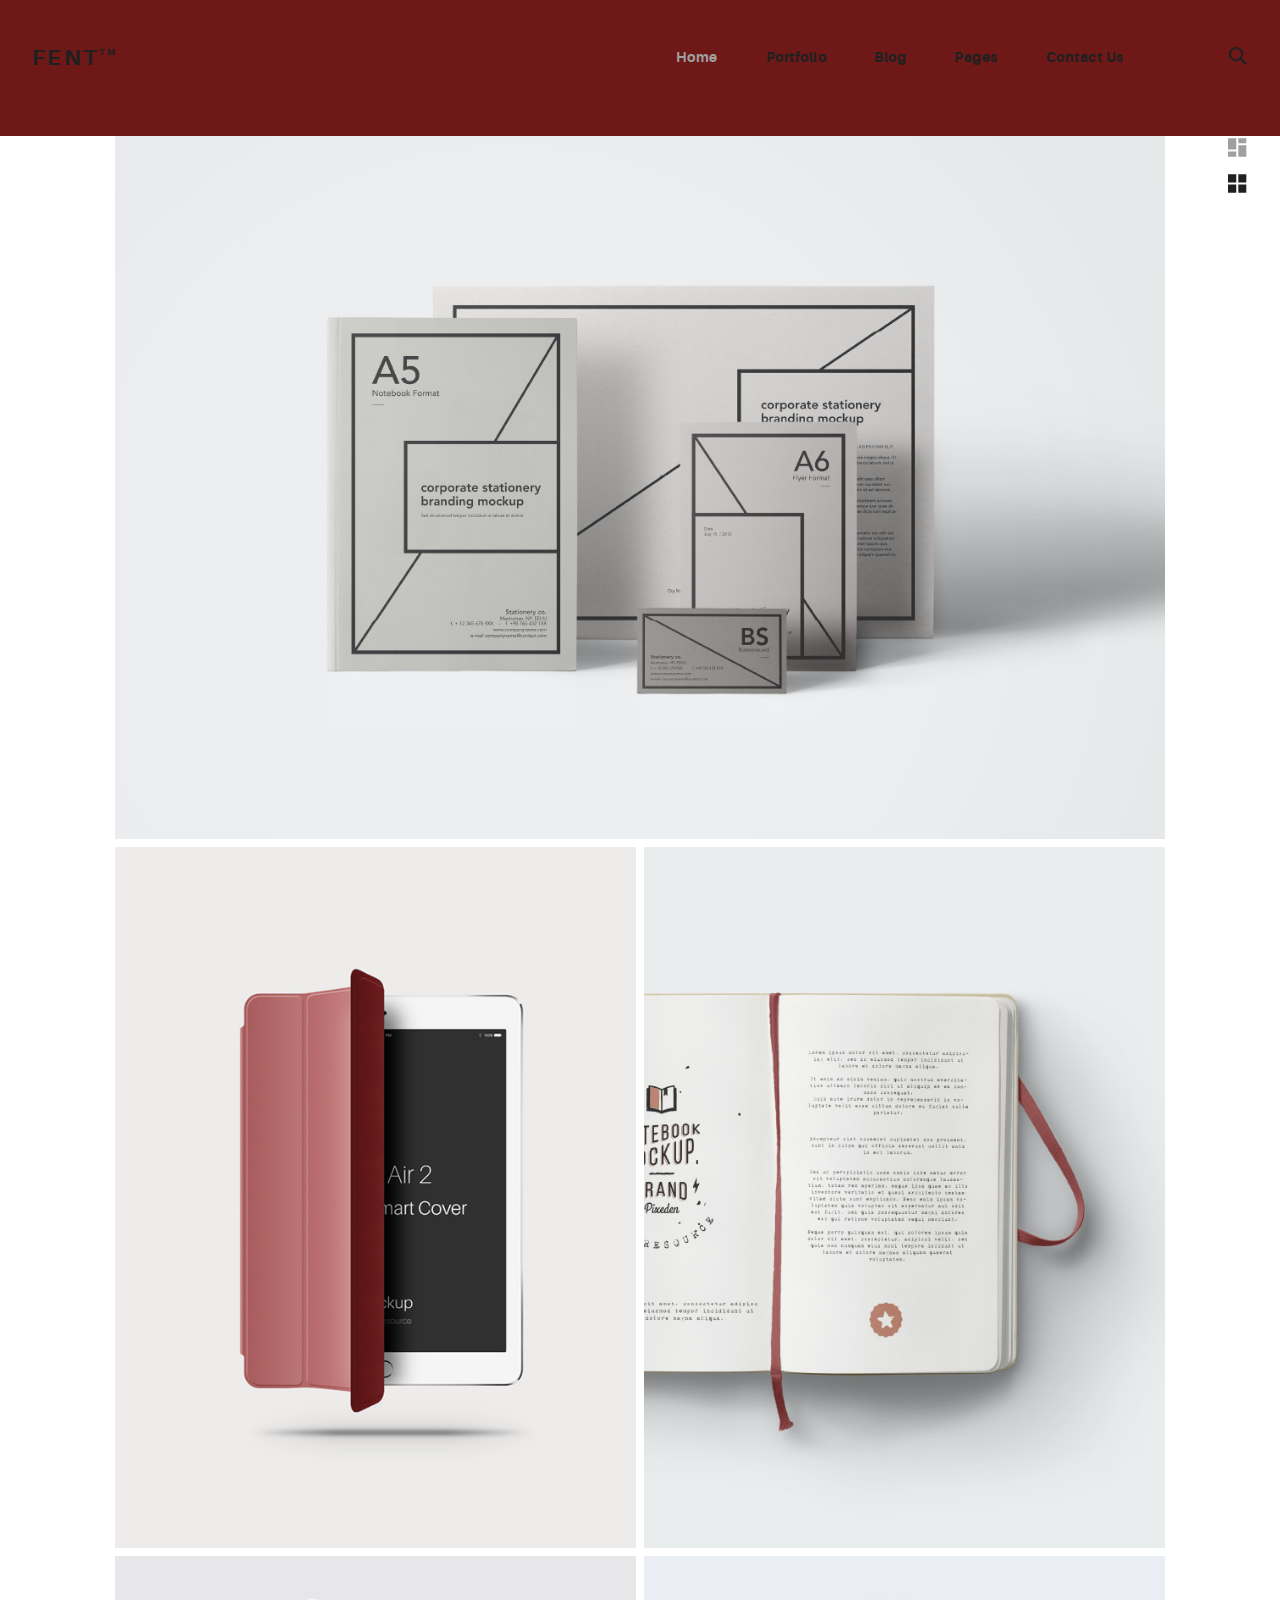
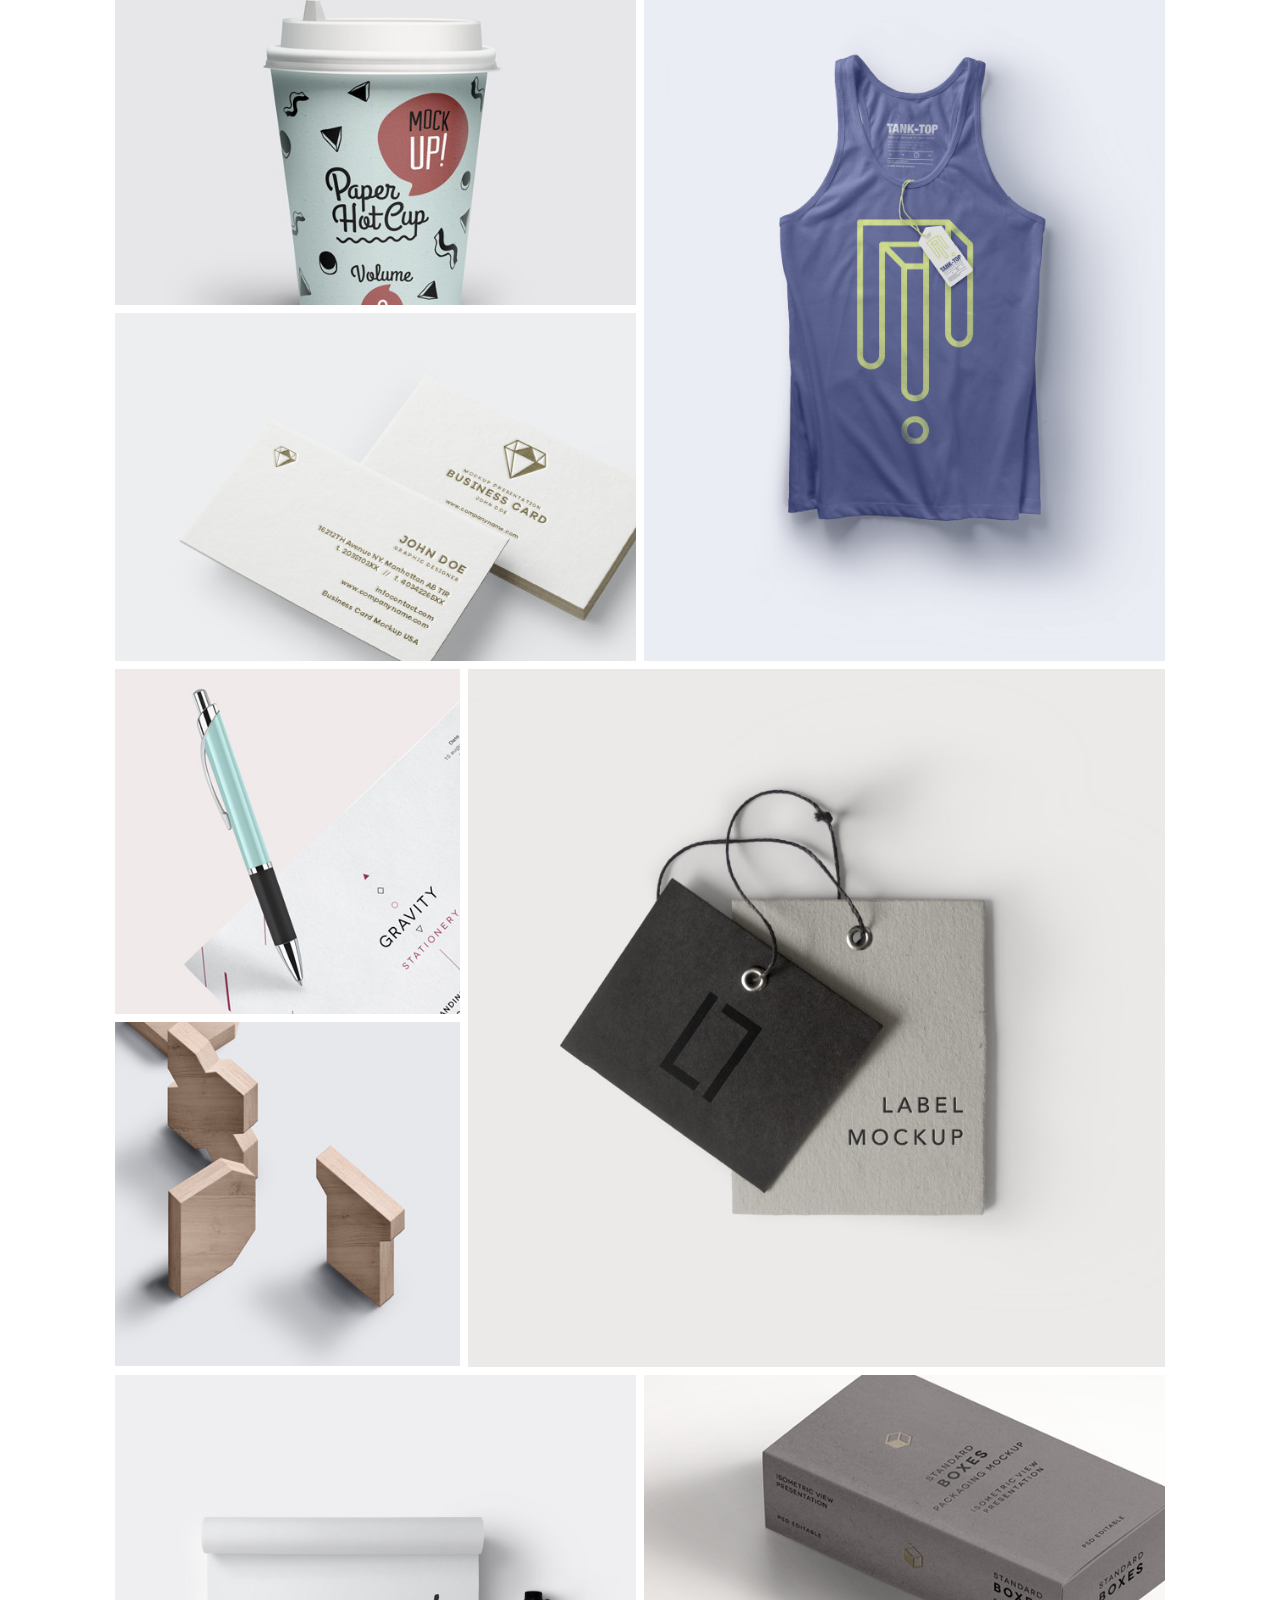
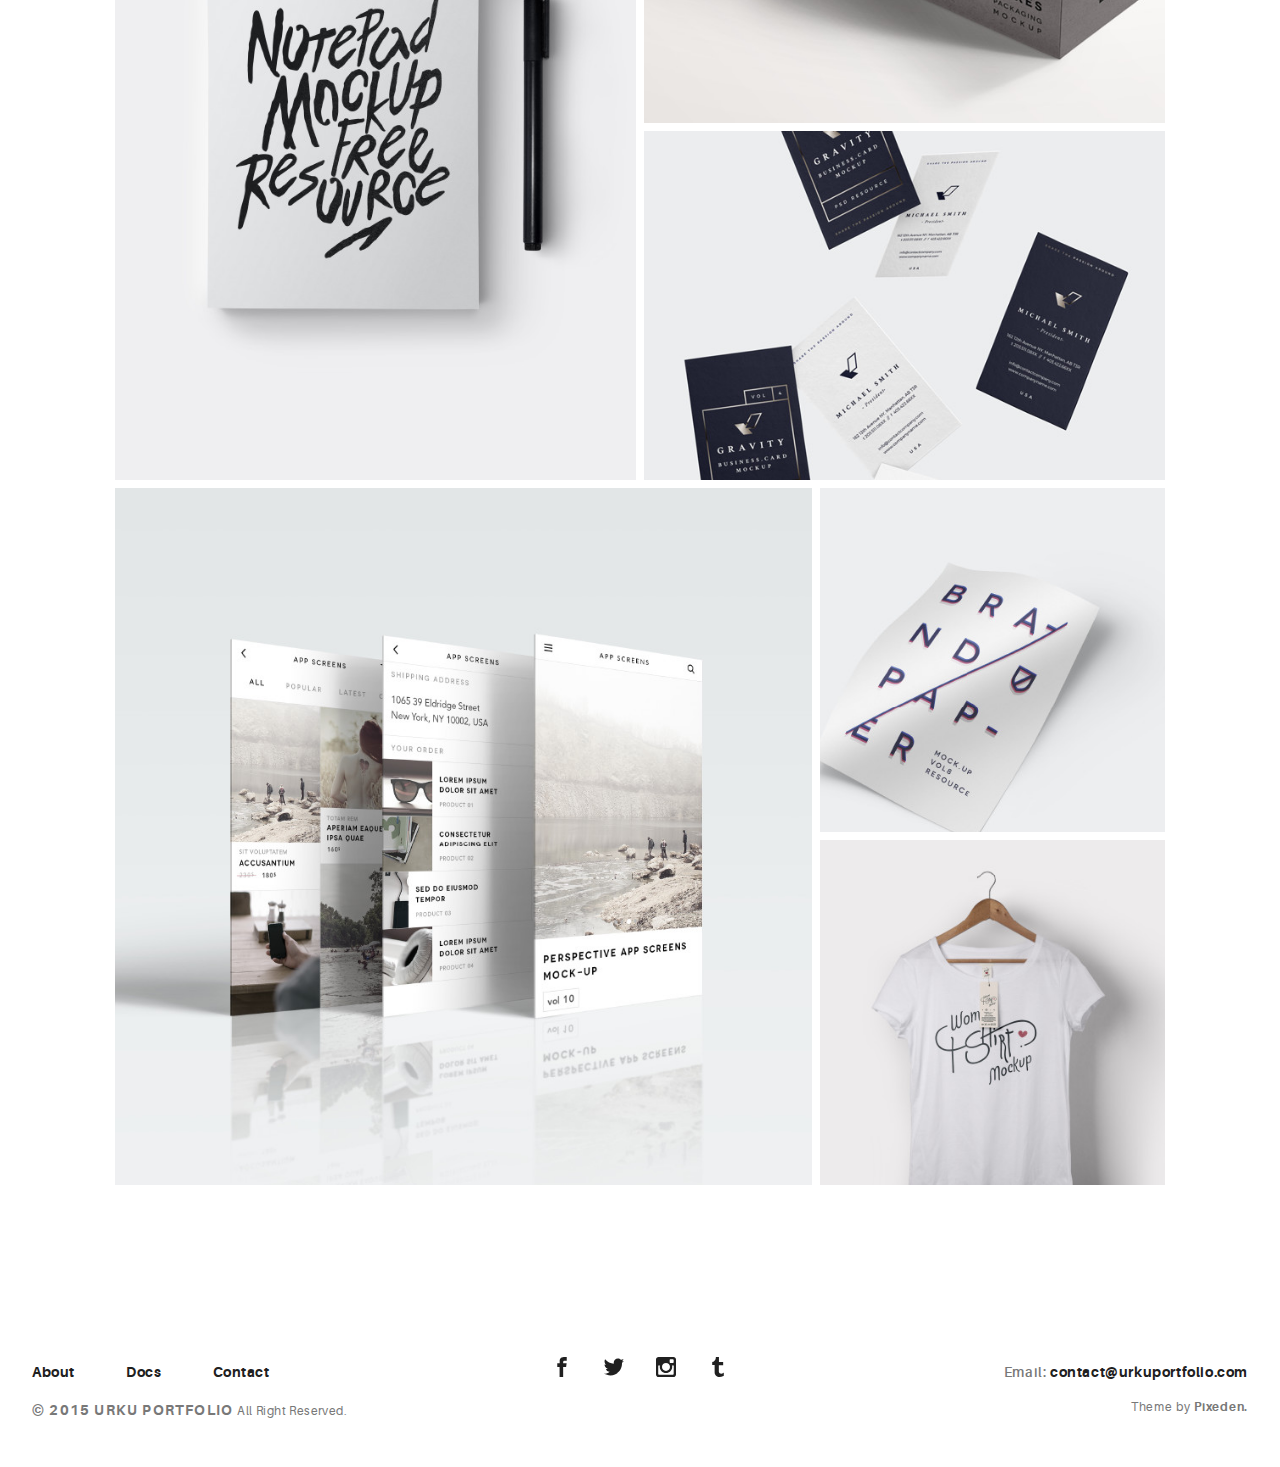
==== commit 355fb698: "launch 1.2" ====
--- a/index.html
+++ b/index.html
@@ -24,7 +24,7 @@
         </svg>
       </label>
       <div class="ae-container-fluid rk-topbar">
-        <h1 class="rk-logo"><a href="index.html">urku portfolio<sup>tm</sup></a></h1>
+        <h1 class="rk-logo"><a href="index.html">FENT<sup>tm</sup></a></h1>
         <nav class="rk-navigation">
           <ul class="rk-menu">
             <li class="active rk-menu__item"><a href="index.html" class="rk-menu__link">Home</a>
--- a/assets/css/urku.css
+++ b/assets/css/urku.css
@@ -53,7 +53,7 @@
 }
 
 .rk-header {
-  background-color: #fff;
+  background-color: rgb(110, 24, 24);
   position: relative;
   z-index: 5;
 }
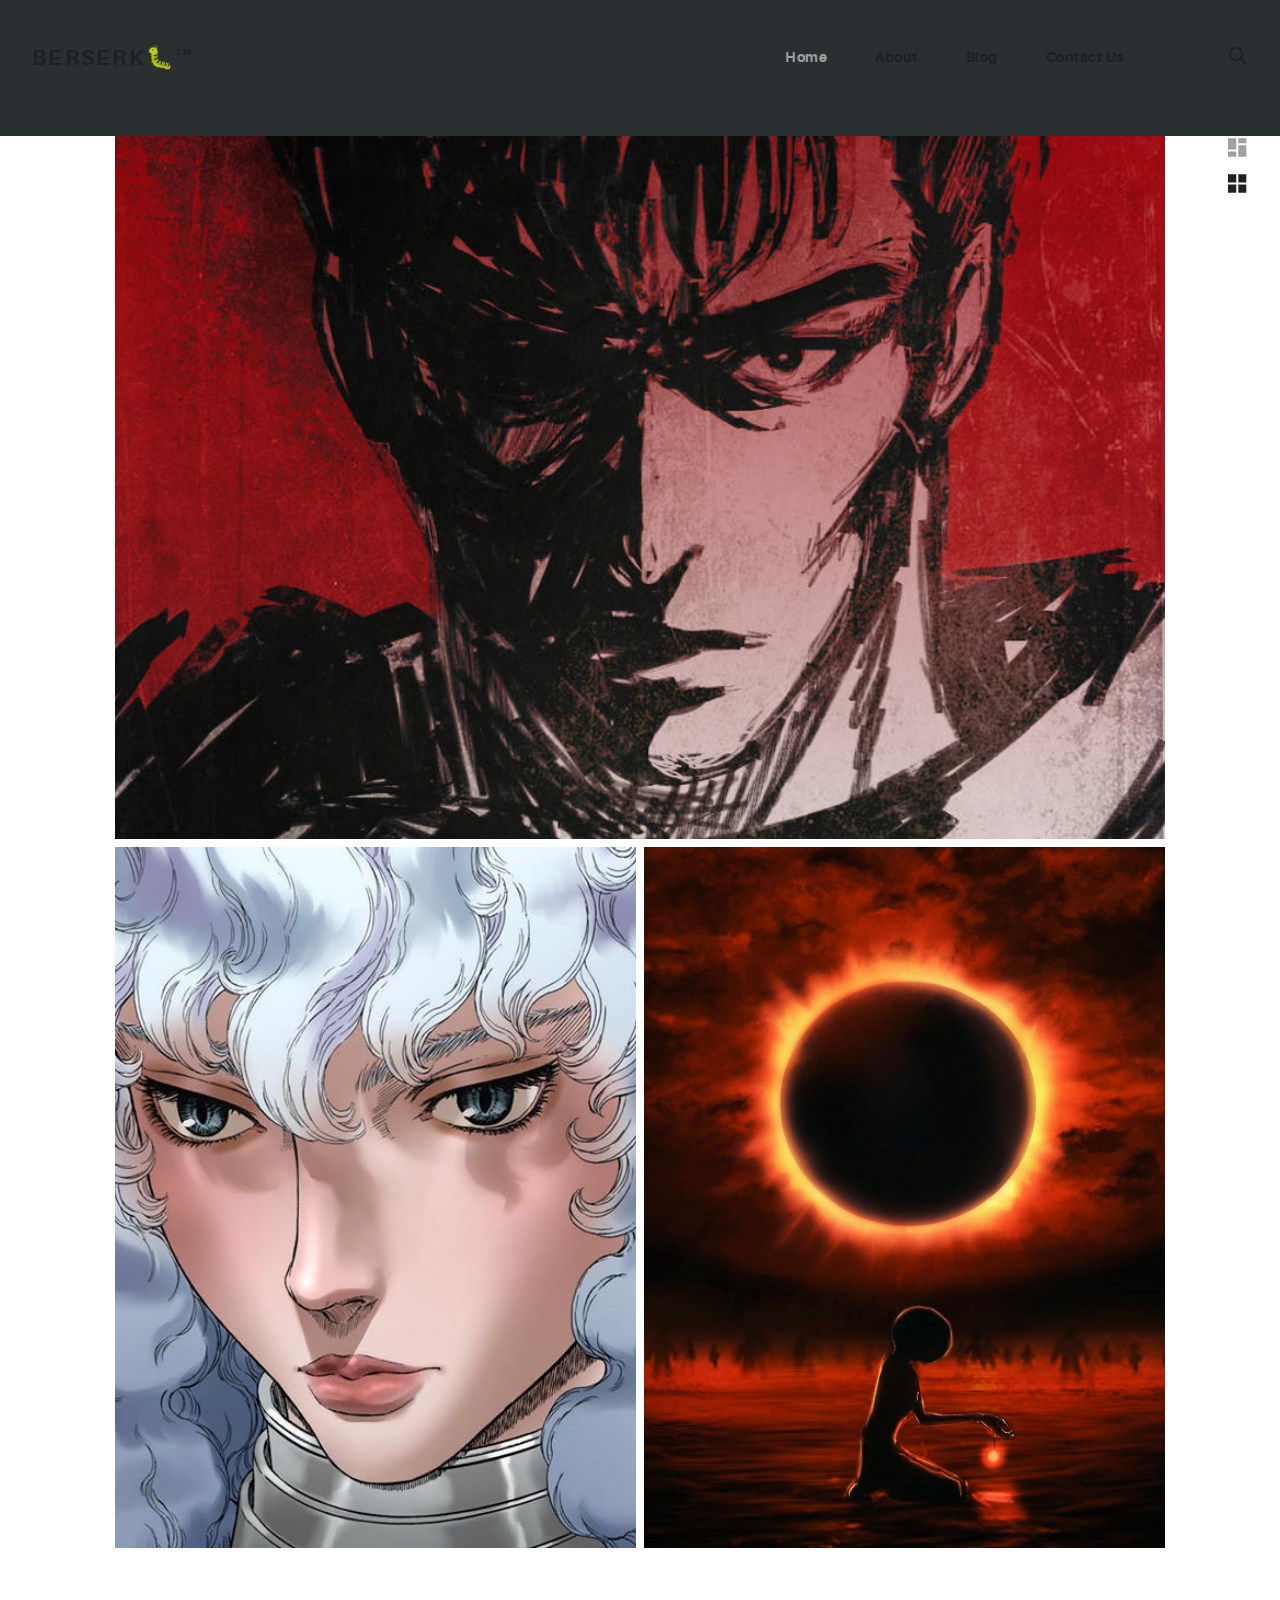
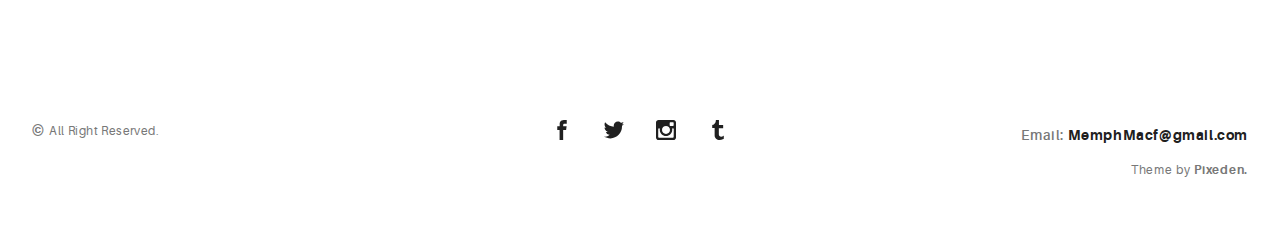
==== commit 69f8b8ff: "launch 1.3" ====
--- a/index.html
+++ b/index.html
@@ -3,7 +3,7 @@
   <head>
     <meta name="viewport" content="width=device-width, initial-scale=1.0">
     <meta charset="UTF-8">
-    <title>Urku Portfolio :: Pixeden</title>
+    <title>Berserk :: Pixeden</title>
     <link rel="icon" type="image/svg+xml" href="assets/img/urku-ico.svg">
     <link rel="stylesheet" href="assets/css/aurora-pack.min.css">
     <link rel="stylesheet" href="assets/css/aurora-theme-base.min.css">
@@ -24,12 +24,12 @@
         </svg>
       </label>
       <div class="ae-container-fluid rk-topbar">
-        <h1 class="rk-logo"><a href="index.html">FENT<sup>tm</sup></a></h1>
+        <h1 class="rk-logo"><a href="index.html">Berserk🐛<sup>tm</sup></a></h1>
         <nav class="rk-navigation">
           <ul class="rk-menu">
             <li class="active rk-menu__item"><a href="index.html" class="rk-menu__link">Home</a>
             </li>
-            <li class="rk-menu__item"><a href="portfolio.html" class="rk-menu__link">Portfolio</a>
+            <li class="rk-menu__item"><a href="assets/Ejemplo (1).html" class="rk-menu__link">About</a>
               <nav class="rk-menu__sub">
                 <ul class="rk-container">
                   <li class="rk-menu__item"><a href="portfolio.html" class="rk-menu__link">Flex</a></li>
@@ -41,7 +41,7 @@
             </li>
             <li class="rk-menu__item"><a href="blog.html" class="rk-menu__link">Blog</a>
             </li>
-            <li class="rk-menu__item"><a href="#0" class="rk-menu__link">Pages</a>
+          
               <nav class="rk-menu__sub">
                 <ul class="rk-container">
                   <li class="rk-menu__item"><a href="about.html" class="rk-menu__link">About</a></li>
@@ -98,72 +98,18 @@
       <section class="ae-container-fluid ae-container-fluid--inner loading rk-portfolio ">
         <div class="rk-portfolio__items"><a href="portfolio-item.html" class="rk-item rk-item--flex item-1 rk-size-12 rk-tosize-6 rk-landscape ">
             <div class="item-meta">
-              <h2>Essential Stationery</h2>
-              <p>Branding</p>
+              <h2>Gattsu</h2>
+              <p>El espadachín negro</p>
             </div></a><a href="portfolio-item.html" class="rk-item rk-item--flex item-2 rk-size-6  rk-portrait ">
             <div class="item-meta">
-              <h2>Pickled Tousled</h2>
-              <p>Art Direction</p>
+              <h2>Griffith</h2>
+              <p>"El Halcón"</p>
             </div></a><a href="portfolio-item.html" class="rk-item rk-item--flex item-3 rk-size-6 rk-tosize-4 rk-portrait rk-tosquare">
             <div class="item-meta">
-              <h2>Waistcoat vegan</h2>
-              <p>Graphic Design</p>
+              <h2>El Eclipse</h2>
+              <p>El inicio del fin</p>
             </div></a>
-          <div class="rk-items-cont rk-size-6 rk-tosize-8"><a href="portfolio-item.html" class="rk-item rk-item--flex item-4 rk-size-12 rk-tosize-6 rk-landscape ">
-              <div class="item-meta">
-                <h2>Tumblr hammock</h2>
-                <p>Packaging</p>
-              </div></a><a href="portfolio-item.html" class="rk-item rk-item--flex item-5 rk-size-12 rk-tosize-6 rk-landscape ">
-              <div class="item-meta">
-                <h2>Biodiesel etsy</h2>
-                <p>Branding</p>
-              </div></a>
-          </div><a href="portfolio-item.html" class="rk-item rk-item--flex item-6 rk-size-6 rk-tosize-4 rk-portrait rk-tosquare">
-            <div class="item-meta">
-              <h2>Gentrify artisan</h2>
-              <p>Graphic Design</p>
-            </div></a>
-          <div class="rk-items-cont rk-size-4 rk-tosize-8"><a href="portfolio-item.html" class="rk-item rk-item--flex item-7 rk-size-12 rk-tosize-6 rk-square ">
-              <div class="item-meta">
-                <h2>Plaid austin</h2>
-                <p>Graphic Design</p>
-              </div></a><a href="portfolio-item.html" class="rk-item rk-item--flex item-8 rk-size-12 rk-tosize-6 rk-square ">
-              <div class="item-meta">
-                <h2>Trust fund</h2>
-                <p>Packaging</p>
-              </div></a>
-          </div><a href="portfolio-item.html" class="rk-item rk-item--flex item-9 rk-size-8 rk-tosize-3 rk-square ">
-            <div class="item-meta">
-              <h2>Gentrify pork</h2>
-              <p>Branding</p>
-            </div></a><a href="portfolio-item.html" class="rk-item rk-item--flex item-10 rk-size-6 rk-tosize-3 rk-portrait rk-tosquare">
-            <div class="item-meta  rk-tosmallfont">
-              <h2>Waistcoat ugh</h2>
-              <p>UI/UX</p>
-            </div></a>
-          <div class="rk-items-cont rk-size-6 rk-tosize-6"><a href="portfolio-item.html" class="rk-item rk-item--flex item-11 rk-size-12 rk-tosize-6 rk-landscape rk-tosquare">
-              <div class="item-meta">
-                <h2>Deep v kogi</h2>
-                <p>Graphic Design</p>
-              </div></a><a href="portfolio-item.html" class="rk-item rk-item--flex item-12 rk-size-12 rk-tosize-6 rk-landscape rk-tosquare">
-              <div class="item-meta">
-                <h2>Venmo trust</h2>
-                <p>Packaging</p>
-              </div></a>
-          </div><a href="portfolio-item.html" class="rk-item rk-item--flex item-13 rk-size-8 rk-tosize-3 rk-square ">
-            <div class="item-meta">
-              <h2>Venmo trust</h2>
-              <p>Ui/UX</p>
-            </div></a>
-          <div class="rk-items-cont rk-size-4 rk-tosize-6"><a href="portfolio-item.html" class="rk-item rk-item--flex item-14 rk-size-12 rk-tosize-6 rk-square ">
-              <div class="item-meta">
-                <h2>Gentrify semiotic</h2>
-                <p>Art Direction</p>
-              </div></a><a href="portfolio-item.html" class="rk-item rk-item--flex item-15 rk-size-12 rk-tosize-6 rk-square ">
-              <div class="item-meta">
-                <h2>Migas artisan</h2>
-                <p>Photography</p>
-              </div></a>
+         
           </div>
         </div>
       </section>
@@ -171,15 +117,8 @@
     <footer class="ae-container-fluid rk-footer ">
       <div class="ae-grid ae-grid--collapse">
         <div class="ae-grid__item item-lg-4 au-xs-ta-center au-lg-ta-left">
-          <ul class="rk-menu rk-footer-menu">
-            <li class="rk-menu__item"><a href="about.html" class="rk-menu__link">About</a>
-            </li>
-            <li class="rk-menu__item"><a href="documentation.html" class="rk-menu__link">Docs</a>
-            </li>
-            <li class="rk-menu__item"><a href="contact.html" class="rk-menu__link">Contact</a>
-            </li>
-          </ul>
-          <p class="rk-footer__text rk-footer__copy "> <span class="ae-u-bold">© </span><span class="ae-u-bolder">2015 URKU PORTFOLIO </span>All Right Reserved.</p>
+         
+          <p class="rk-footer__text rk-footer__copy "> <span class="ae-u-bold">© </span><span class="ae-u-bolder">  </span>All Right Reserved.</p>
         </div>
         <div class="ae-grid__item item-lg-4 au-xs-ta-center"><a href="#0" class="rk-social-btn ">
             <svg>
@@ -195,7 +134,7 @@
               <use xlink:href="assets/img/symbols.svg#icon-tumblr"></use>
             </svg></a></div>
         <div class="ae-grid__item item-lg-4 au-xs-ta-center au-lg-ta-right">
-          <p class="rk-footer__text rk-footer__contact "> <span class="ae-u-bold">Email: </span><span class="ae-u-bolder"> <a href="#0" class="rk-dark-color ">contact@urkuportfolio.com </a></span></p>
+          <p class="rk-footer__text rk-footer__contact "> <span class="ae-u-bold">Email: </span><span class="ae-u-bolder"> <a href="#0" class="rk-dark-color ">MemphMacf@gmail.com </a></span></p> 
           <p class="rk-footer__text rk-footer__by">Theme by <a href="http://pixeden.com" class="ae-u-bolder">Pixeden.</a></p>
         </div>
       </div>
--- a/assets/css/urku.css
+++ b/assets/css/urku.css
@@ -53,7 +53,8 @@
 }
 
 .rk-header {
-  background-color: rgb(110, 24, 24);
+  
+  background-color: rgb(42, 47, 49);
   position: relative;
   z-index: 5;
 }
@@ -1166,7 +1167,7 @@
 }
 
 .item-1 {
-  background-image: url("../img/project-1.jpg");
+  background-image: url("../img/guts_berserk__fanart____psd_file_by_slyvanie_dbta7ji-pre.jpg");
 }
 @media (min-width: 40em) {
   #layout-grid:checked ~ .rk-portfolio .item-1 {
@@ -1175,11 +1176,11 @@
 }
 
 .item-2 {
-  background-image: url("../img/project-2.jpg");
+  background-image: url("../img/griffith2.jpg");
 }
 
 .item-3 {
-  background-image: url("../img/project-3.jpg");
+  background-image: url("../img/eclipse.jpg");
 }
 
 .item-4 {
@@ -1350,13 +1351,13 @@
 }
 
 .item-inside-1 {
-  background-image: url("../img/project-1.jpg");
+  background-image: url("../img/eclipse.jpg");
   background-position: 50% 100%;
   background-size: 350%;
 }
 @media only screen and (-webkit-min-device-pixel-ratio: 1.5), only screen and (min--moz-device-pixel-ratio: 1.5), only screen and (-o-min-device-pixel-ratio: 3/2), only screen and (min-device-pixel-ratio: 1.5) {
   .item-inside-1 {
-    background-image: url("../img/project-1h.jpg");
+    background-image: url("../img/fentan.jpg");
   }
 }
 @media (min-width: 40em) {
@@ -1366,7 +1367,7 @@
 }
 
 .post-inside-1 {
-  background-image: url("../img/post-1.jpg");
+  background-image: url("../img/fentablack.webp");
 }
 
 #layout-grid:checked ~ .rk-portfolio,
@@ -1571,7 +1572,7 @@
 }
 
 .post-1 {
-  background-image: url("../img/post-1.jpg");
+  background-image: url("../img/fentablack.webp");
 }
 @media (min-width: 40em) {
   #layout-grid:checked ~ .rk-blog .post-1 {
@@ -1641,7 +1642,7 @@
 }
 
 .post-1 {
-  background-image: url("../img/post-1.jpg");
+  background-image: url("../img/fentablack.webp");
 }
 @media (min-width: 40em) {
   .rk-blog--columns .post-1 {
